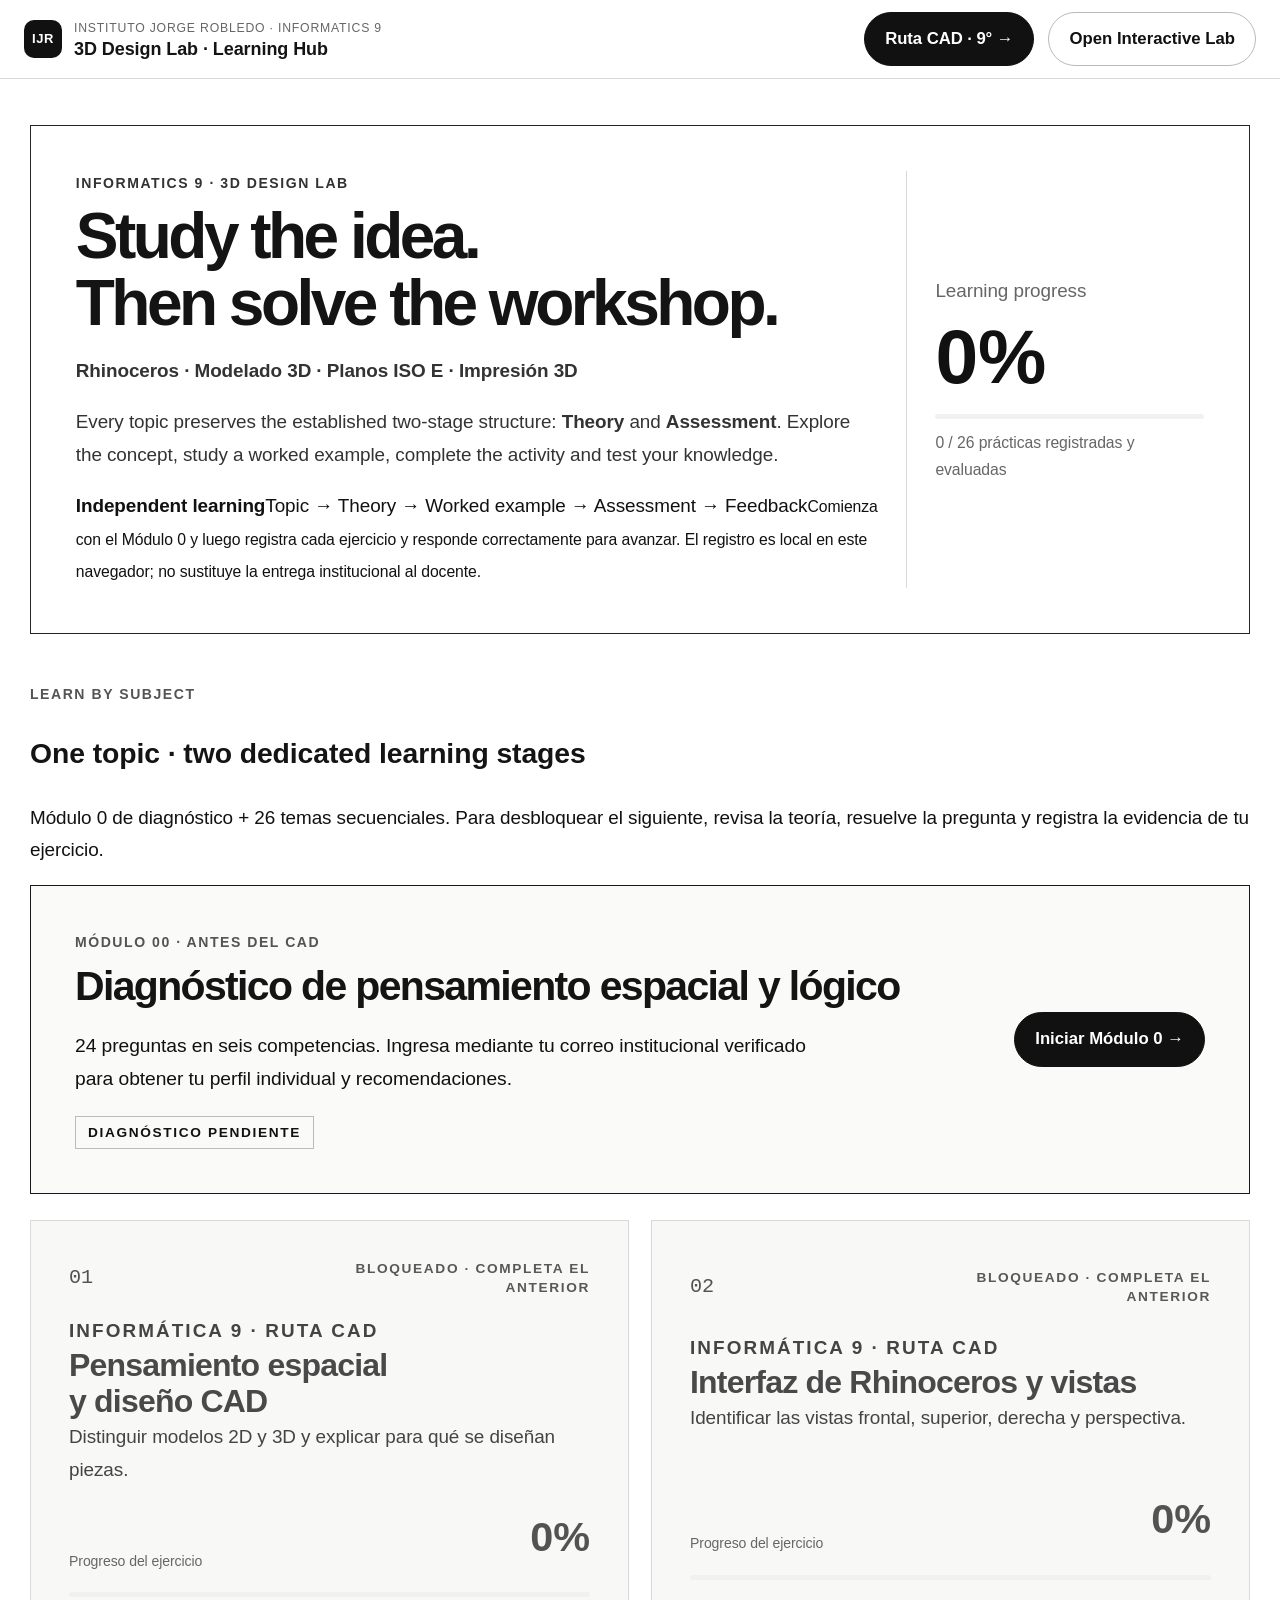
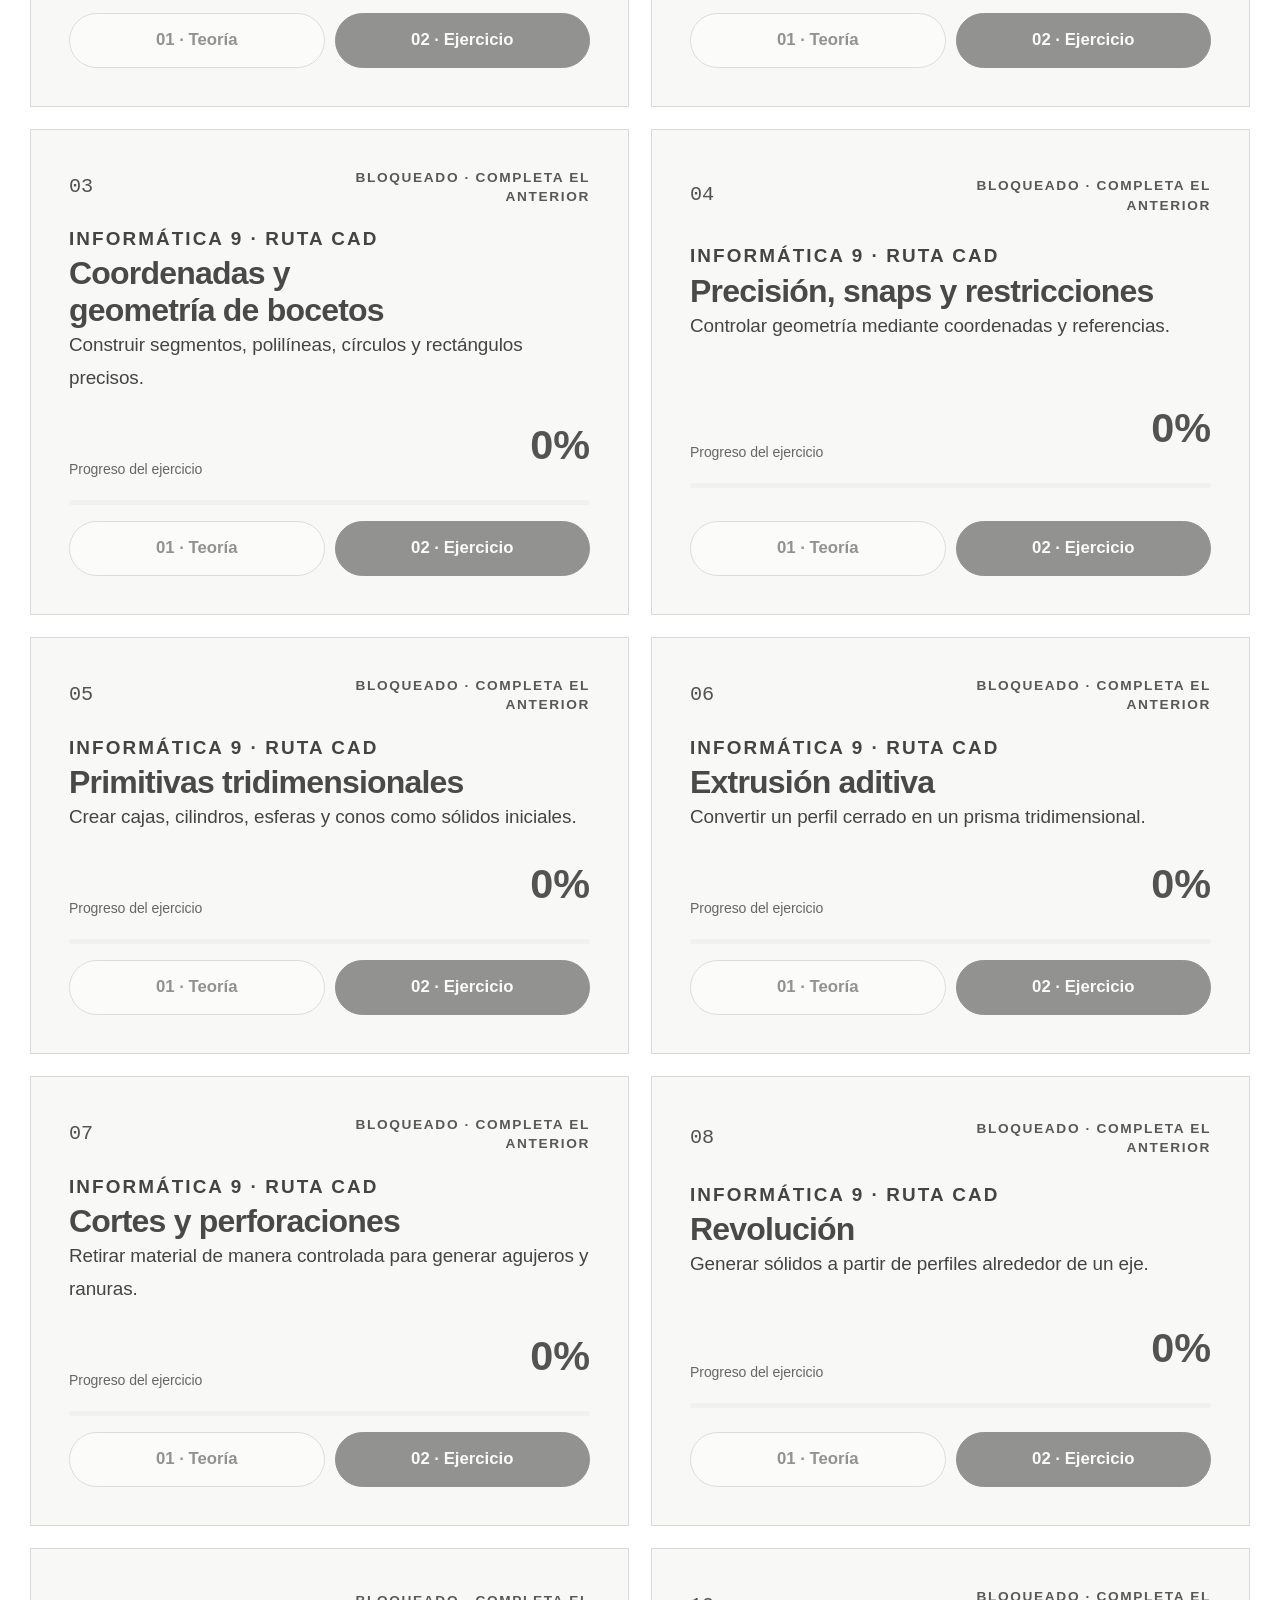
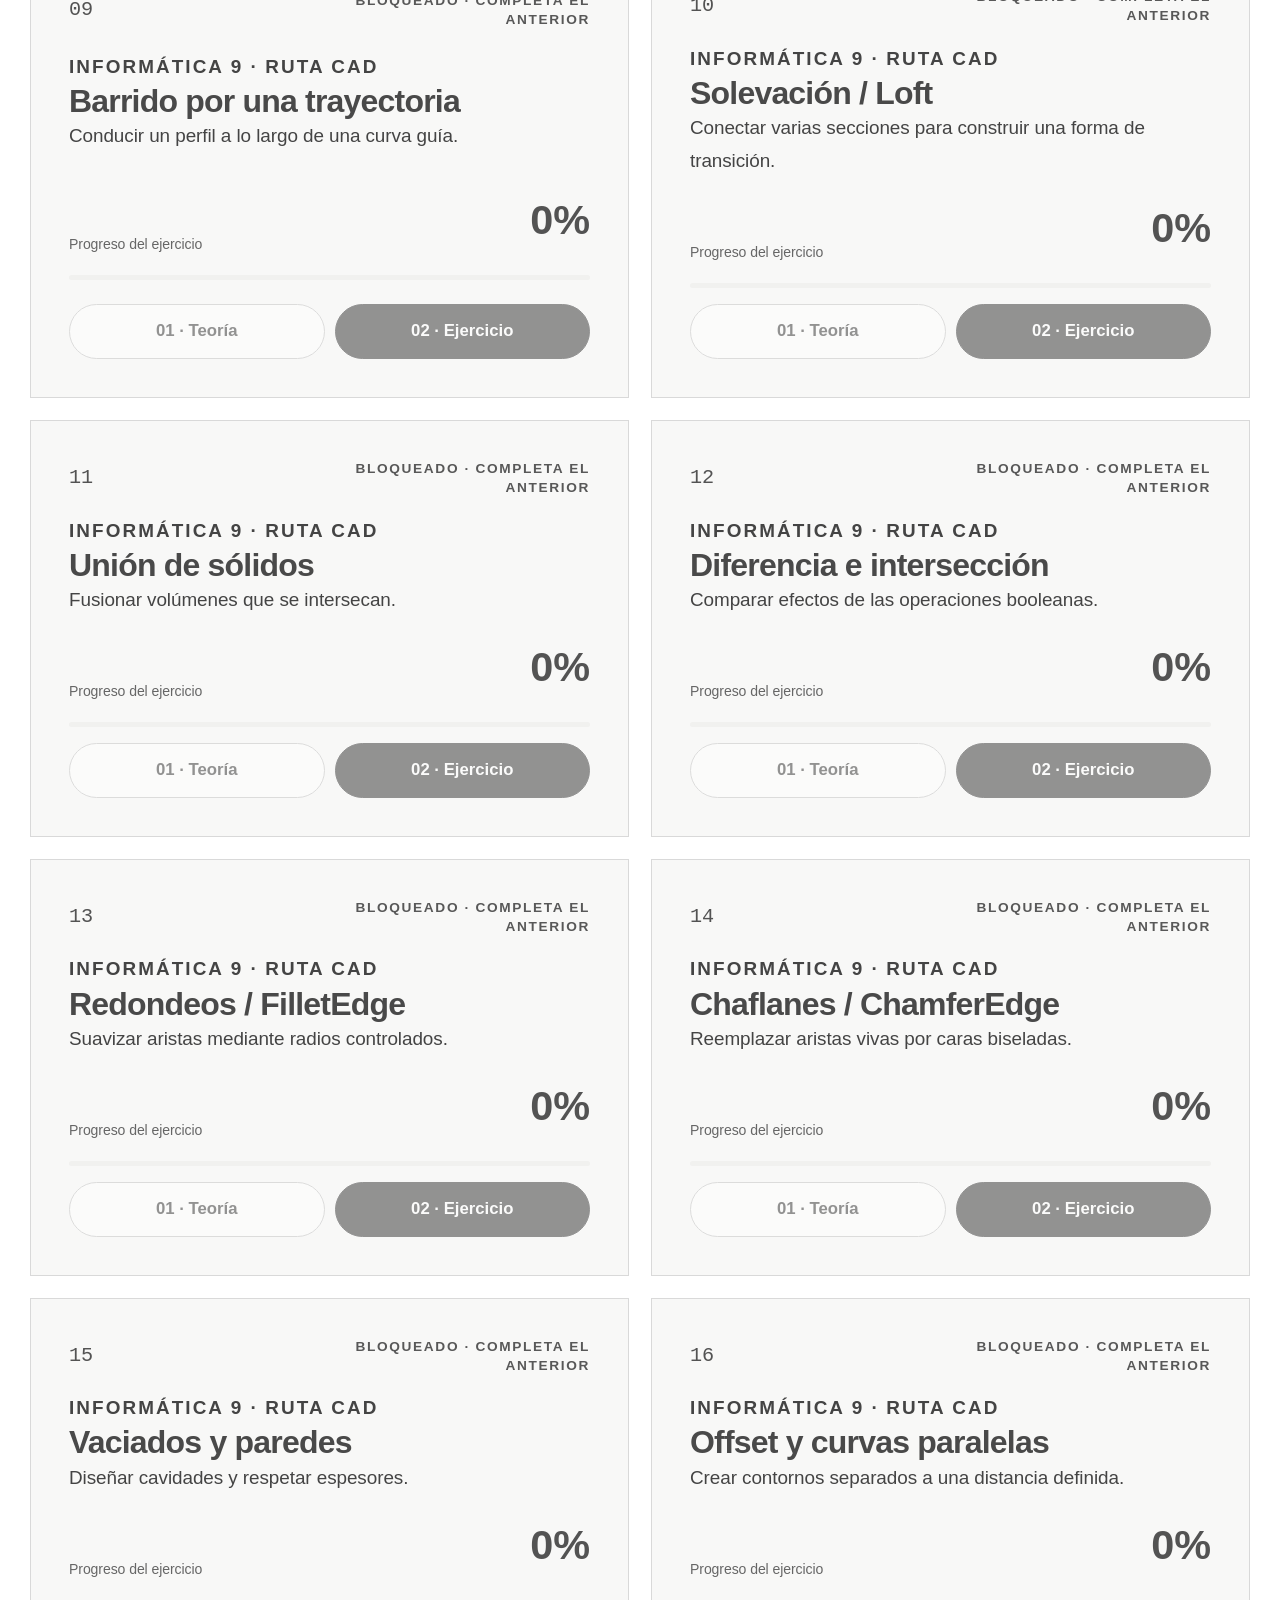
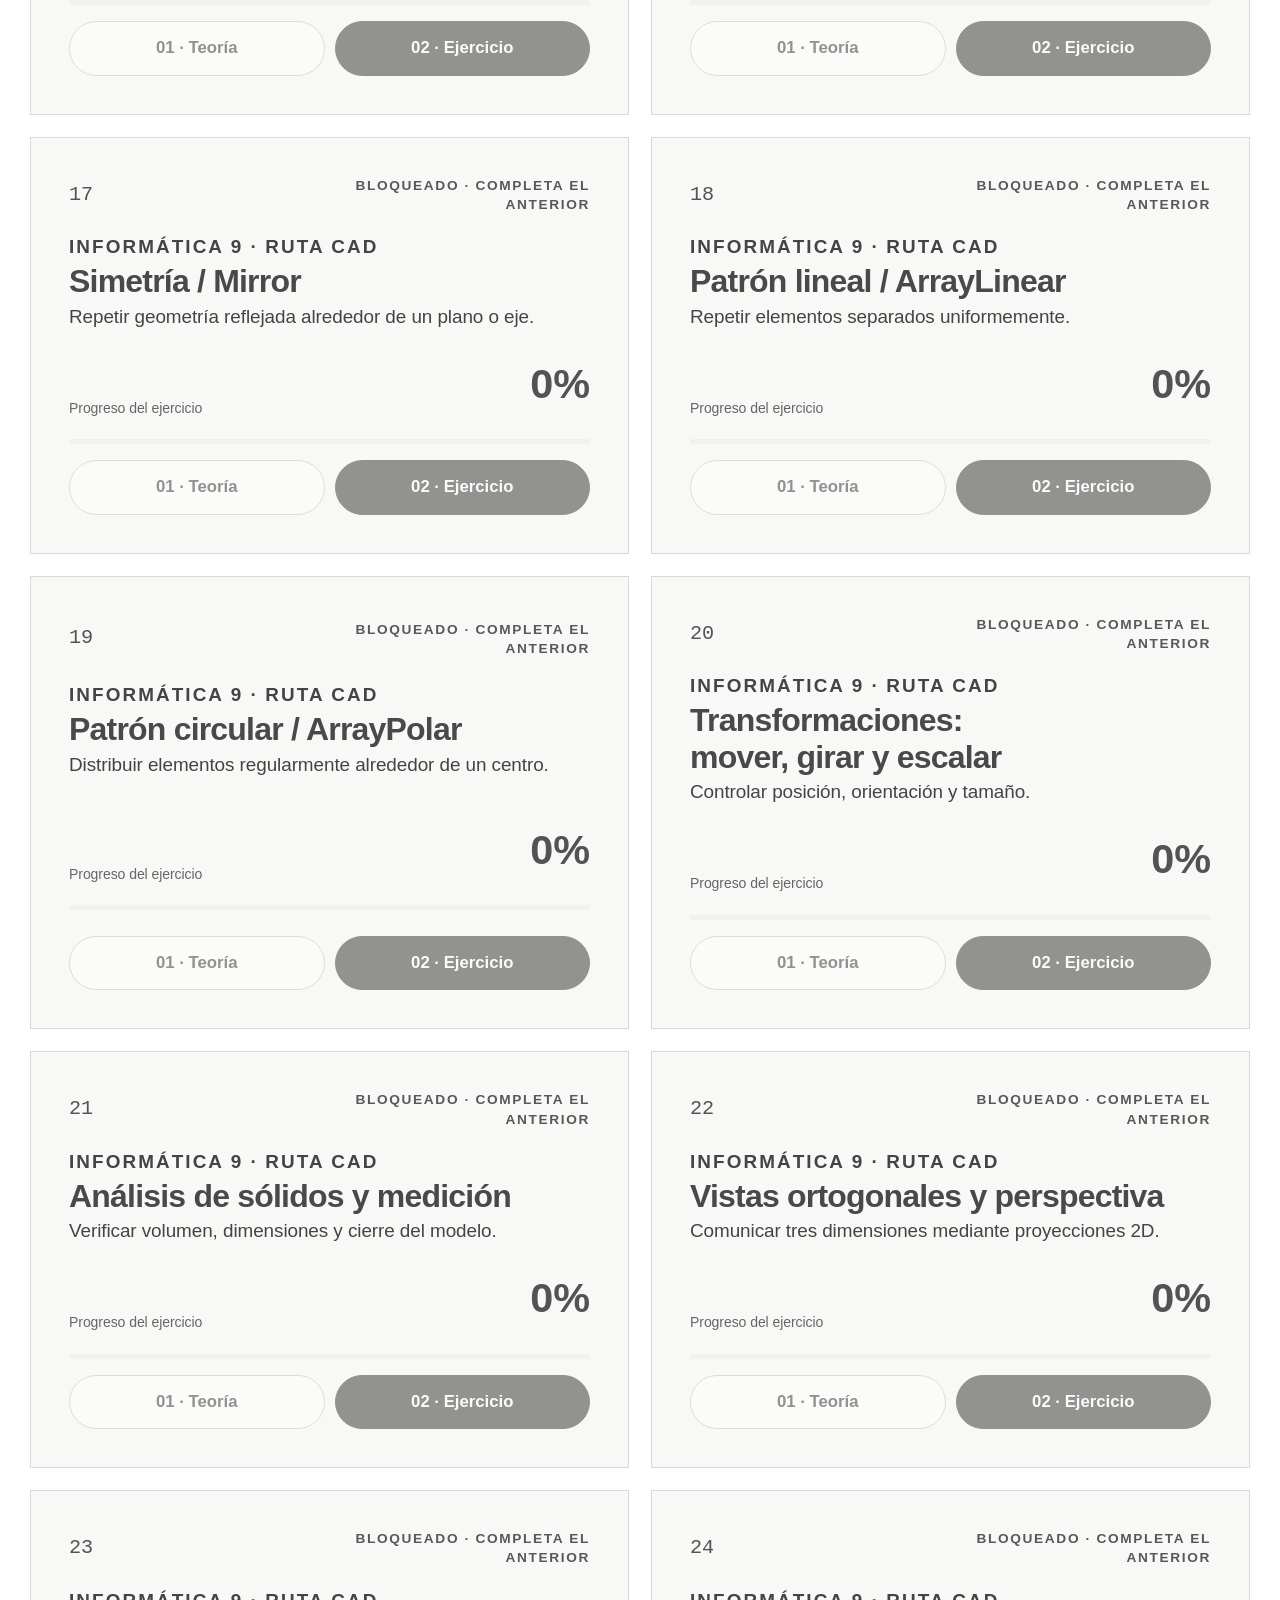
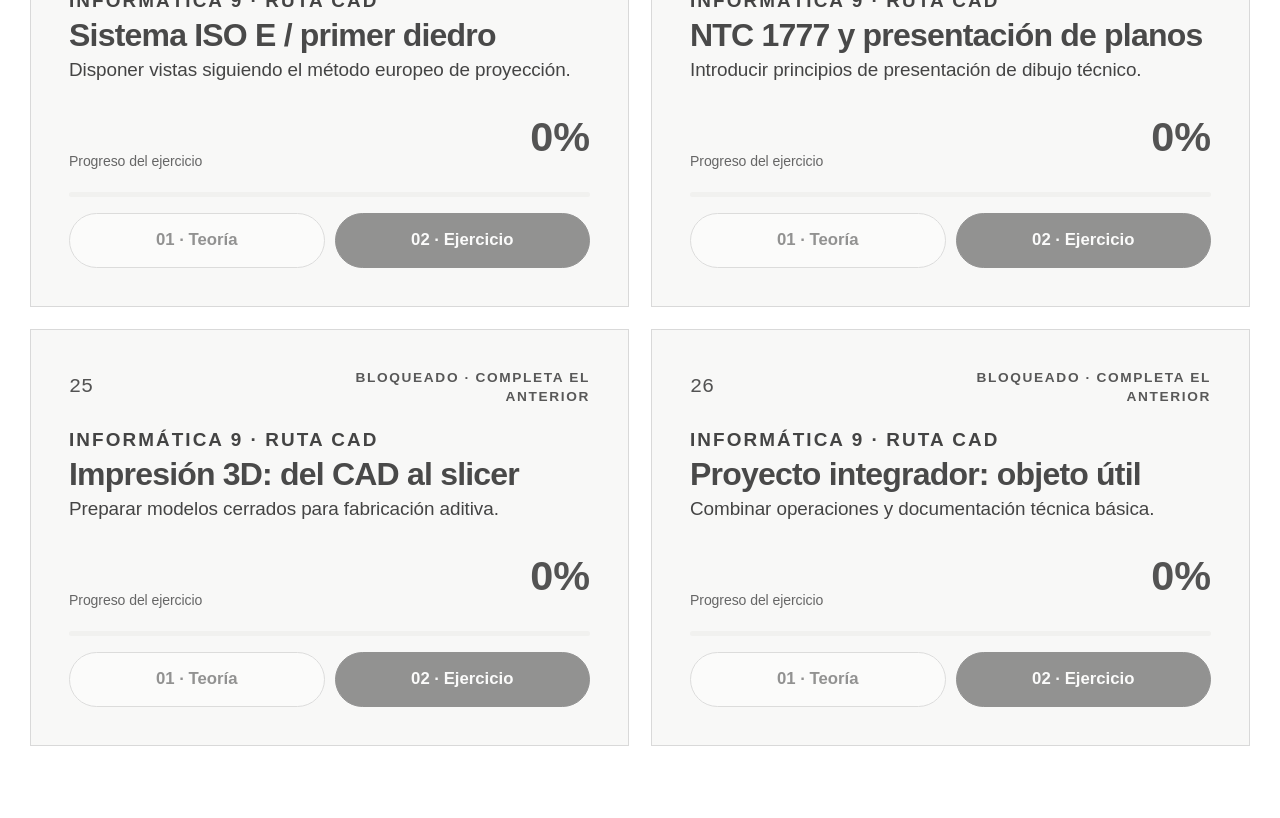
==== index.html @ 0f1f3a7e "feat(cad9): replace code entry with institutional email OTP and authenticated student-gated CAD prog" ====
<!doctype html><html lang="es"><head><meta charset="utf-8"><meta name="viewport" content="width=device-width,initial-scale=1"><title>Informatics 9 · Learning Hub | IJR</title><meta name="description" content="Instituto Jorge Robledo Informatics 9, Theory and Assessment Learning Hub"><link rel="stylesheet" href="styles.css"><link rel="stylesheet" href="split-layout.css"><link rel="stylesheet" href="cad-polish.css"><script src="cad-curriculum.js"></script><script src="cad-progress-core.js"></script><script src="module-zero.js"></script><script src="cad-email-auth.js"></script><script src="module-zero-visuals.js"></script><link rel="stylesheet" href="module-zero.css"><link rel="stylesheet" href="module-zero-visuals.css"><script defer src="module-zero-ui.js"></script><link rel="stylesheet" href="cad-accessibility.css"><style>/* IJR Informatics adaptation — structural additions only; base visual system from Statistics 11 */
body{background:#fff}.hub-shell{display:block}.hub-overview{margin-top:10px}.hub-overview h1{letter-spacing:-.055em}.hub-topic-card{cursor:default}.hub-topic-actions{margin-top:auto;flex-wrap:wrap}.hub-topic-actions button{flex:1}.hub-topic-card h2{letter-spacing:-.025em}.theory-hero,.workshop-hero{margin-top:6px}.hub-shell .button{white-space:normal}.lesson-explain{display:grid;grid-template-columns:1fr 1fr;gap:18px;margin-top:28px}.lesson-explain .concept-card{min-height:0}.lesson-explain .concept-card p{margin:0}.lab-zone{border:1px solid #111;padding:28px;margin-top:25px}.lab-zone textarea{width:100%;min-height:180px;background:#fbfbfa;border:1px solid #999;padding:16px;font:14px/1.65 Consolas,monospace;resize:vertical}.lab-zone iframe{width:100%;height:220px;background:white;border:1px solid #ccc}.lab-grid{display:grid;grid-template-columns:1fr 1fr;gap:15px}.quiz-option{display:block;border:1px solid #ddd;padding:15px 17px;margin:9px 0;cursor:pointer}.quiz-option:hover{border-color:#111}.quiz-option input{accent-color:#111;margin-right:9px}.answer-report{background:#f7f7f5;border-left:3px solid #111;padding:16px;margin-top:20px}.quiz-score{font-size:3rem;line-height:1;font-weight:850}.student-progress{display:grid;gap:8px}.demo-cube-stage{height:250px;display:grid;place-items:center;perspective:600px;background:#f7f7f5}.demo-cube{width:110px;height:110px;position:relative;transform-style:preserve-3d}.demo-face{position:absolute;width:110px;height:110px;border:2px solid #111;background:#eee9;display:grid;place-items:center;font-size:13px;font-weight:750}.face-1{transform:translateZ(55px)}.face-2{transform:rotateY(180deg) translateZ(55px)}.face-3{transform:rotateY(90deg) translateZ(55px)}.face-4{transform:rotateY(-90deg) translateZ(55px)}.face-5{transform:rotateX(90deg) translateZ(55px)}.face-6{transform:rotateX(-90deg) translateZ(55px)}.matrix-grid{display:grid;grid-template-columns:repeat(3,1fr);gap:8px;max-width:570px}.matrix-grid>*{border:1px solid #ddd;padding:12px;text-align:center}.matrix-grid input{width:95%;padding:8px;border:1px solid #ccc}.app-hidden{display:none!important}.crumb-link{background:none;border:0;padding:6px 0;color:#444;text-decoration:underline;text-underline-offset:4px;cursor:pointer}.topic-tools{margin-top:18px;display:flex;gap:10px;flex-wrap:wrap}.assessment-question{font-size:1.25rem;font-weight:750;margin-bottom:22px}.theory-navigation{display:flex;justify-content:space-between;gap:12px;margin-top:30px}.theory-navigation button{min-width:120px}.assessment-meta{font-size:.8rem;color:#666;margin:12px 0}@media(max-width:800px){.lesson-explain,.lab-grid{grid-template-columns:1fr}.hub-shell{padding:20px 16px}.hub-overview,.theory-hero,.workshop-hero{grid-template-columns:1fr}.global-progress-card,.theory-progress-card,.workshop-percent{border-left:0;border-top:1px solid #ddd;padding:20px 0 0}.hub-topic-grid{grid-template-columns:1fr}}</style></head><body><header class="topbar"><a href="./" class="brand" id="backHome"><span class="brand-mark">IJR</span><span><small>Instituto Jorge Robledo · Informatics 9</small><strong>3D Design Lab · Learning Hub</strong></span></a><div class="top-actions"><a class="button button-dark" href="#topicGrid" id="startRoute">Ruta CAD · 9° →</a><button class="button button-light" id="openLab">Open Interactive Lab</button></div></header>
<main id="overview" class="hub-shell"><section class="hub-overview"><div><p class="eyebrow">INFORMATICS 9 · 3D DESIGN LAB</p><h1>Study the idea.<br>Then solve the workshop.</h1><p><strong>Rhinoceros · Modelado 3D · Planos ISO E · Impresión 3D</strong></p><p>Every topic preserves the established two-stage structure: <strong>Theory</strong> and <strong>Assessment</strong>. Explore the concept, study a worked example, complete the activity and test your knowledge.</p><div class="sequence-rule"><strong>Independent learning</strong><span>Topic → Theory → Worked example → Assessment → Feedback</span><small>Comienza con el Módulo 0 y luego registra cada ejercicio y responde correctamente para avanzar. El registro es local en este navegador; no sustituye la entrega institucional al docente.</small></div></div><div class="global-progress-card"><span>Learning progress</span><strong id="globalPercent">0%</strong><div class="progress-track"><span id="globalProgressBar"></span></div><small id="globalProgressCopy">0 / 26 completed checkpoints</small></div></section><section class="topic-grid-heading"><p class="eyebrow">LEARN BY SUBJECT</p><h2>One topic · two dedicated learning stages</h2><p>Módulo 0 de diagnóstico + 26 temas secuenciales. Para desbloquear el siguiente, revisa la teoría, resuelve la pregunta y registra la evidencia de tu ejercicio.</p></section><section class="diagnostic-card" aria-labelledby="moduleZeroTitle"><div><p class="eyebrow">MÓDULO 00 · ANTES DEL CAD</p><h2 id="moduleZeroTitle">Diagnóstico de pensamiento espacial y lógico</h2><p>24 preguntas en seis competencias. Ingresa mediante tu correo institucional verificado para obtener tu perfil individual y recomendaciones.</p><span class="hub-topic-status" id="diagnosticCardStatus">DIAGNÓSTICO PENDIENTE</span></div><button class="button button-dark" id="openDiagnostic" type="button">Iniciar Módulo 0 →</button></section><section class="hub-topic-grid" id="topicGrid"></section></main>
<main id="diagnostic" class="hub-shell app-hidden"><div class="split-breadcrumb"><button class="crumb-link" id="fromDiagnostic">← Learning Hub</button><span> / Módulo 0 · Diagnóstico</span></div><section class="theory-hero"><div class="theory-hero-copy"><p class="eyebrow">MÓDULO 00 · EVALUACIÓN DIAGNÓSTICA</p><h1>¿Cómo pensamos y diseñamos?</h1><p>Evalúa habilidades generales de diseño, lógica, geometría, orientación espacial, algoritmos e interpretación de datos. Son 24 preguntas en seis competencias. El resultado orienta el acompañamiento, sin nota mínima para desbloquear CAD.</p></div><div class="theory-progress-card"><span>Preguntas respondidas</span><strong id="diagnosticCounter">0 / 24</strong><div class="progress-track"><span id="diagnosticBar"></span></div></div></section><section class="diagnostic-workspace"><section id="diagnosticIdentity" class="diagnostic-identity"><p class="eyebrow">IDENTIFICACIÓN INSTITUCIONAL · SUPABASE AUTH</p><h2>Ingresa con tu correo institucional</h2><p>Usa exclusivamente tu correo del colegio. Enviaremos un código temporal a tu bandeja de entrada; conocer o escribir una dirección no permite abrir el perfil de otra persona.</p><label for="diagnosticEmail">Correo institucional</label><input id="diagnosticEmail" type="email" maxlength="254" autocomplete="email" placeholder="estudiante@ijr.edu.co"><button class="button button-dark" id="diagnosticSend" type="button">Enviar código de acceso</button><div id="diagnosticOtpPanel" class="app-hidden"><label for="diagnosticOtp">Código recibido por correo</label><input id="diagnosticOtp" type="text" inputmode="numeric" autocomplete="one-time-code" maxlength="8" placeholder="Código de 6 dígitos"><button class="button button-dark" id="diagnosticVerify" type="button">Verificar e ingresar</button></div><p id="diagnosticIdentityStatus" class="cad-status" role="status" aria-live="polite"></p></section><div id="diagnosticActiveStudent" class="diagnostic-active app-hidden"><span id="diagnosticStudentCode"></span><button id="diagnosticSwitch" type="button" class="crumb-link">Cerrar sesión</button></div><nav id="diagnosticNav" class="diagnostic-nav" aria-label="Ir a pregunta del diagnóstico"></nav><div id="diagnosticBody"></div><p id="diagnosticNotice" class="cad-status" role="status" aria-live="polite"></p><div class="diagnostic-actions"><button class="button button-light" id="diagnosticPrev">← Anterior</button><button class="button button-light" id="diagnosticNext">Siguiente pregunta →</button><button class="button button-dark" id="diagnosticSubmit" disabled>Finalizar diagnóstico</button><button class="button button-dark app-hidden" id="diagnosticGoCAD">Ir a la Unidad 1 →</button><button class="button button-light app-hidden" id="diagnosticExport" type="button">Exportar perfil individual (.json)</button></div></section></main><main id="theory" class="hub-shell app-hidden"><div class="split-breadcrumb"><button class="crumb-link" id="fromTheory">← Learning Hub</button><span> / Theory</span></div><section class="theory-hero"><div class="theory-hero-copy"><p id="theoryNo" class="eyebrow"></p><h1 id="theoryTitle"></h1><p id="theorySummary"></p><div class="theory-hero-actions"><button class="button button-dark" id="goWorkshop">Abrir ejercicio y evaluación →</button><button class="button button-light" id="markRead">Marcar teoría como revisada</button></div></div><div class="theory-progress-card"><span>Theory checkpoint</span><strong id="theoryPercent">0%</strong><small>Reading progress on this device</small></div></section><section class="theory-concepts"><div class="section-heading"><p class="eyebrow">CONCEPTUAL FOUNDATION</p><h2>Learn the concept</h2></div><div class="lesson-explain"><article class="concept-card"><span>01 · CONCEPT</span><h3>Understand the principle</h3><p id="theoryConcept"></p></article><article class="concept-card"><span>02 · EXAMPLE</span><h3>Worked example</h3><p id="theoryExample"></p></article><article class="concept-card"><span>03 · APPLY</span><h3>Try it yourself</h3><p id="theoryTask"></p></article><article class="concept-card"><span>04 · NEXT STEP</span><h3>Validate your understanding</h3><p>Continue to the dedicated assessment. Correct feedback is shown after each attempt.</p></article></div><div id="cadDeepDive"></div><div class="theory-navigation"><button class="button button-light" id="prevTopic">← Previous</button><button class="button button-light" id="nextTopic">Next topic →</button></div></section></main>
<main id="workshop" class="hub-shell app-hidden"><div class="split-breadcrumb"><button class="crumb-link" id="fromWorkshop">← Learning Hub</button><span> / Assessment</span></div><section class="workshop-hero"><div><p class="eyebrow" id="workshopNo"></p><h1 id="workshopTitle"></h1><p id="workshopLead"></p><div class="workshop-hero-links"><button class="button button-light" id="reviewTheory">← Read Theory</button></div></div><div class="workshop-percent"><span>Assessment checkpoint</span><strong id="workshopPercent">0%</strong><small id="attemptLabel">Attempts on this device: 0</small></div></section><section class="resource-section"><div class="section-heading"><p class="eyebrow">ASSESSMENT · LEARNING EVIDENCE</p><h2>Knowledge checkpoint</h2><p>Responde correctamente. Después registra cómo resolviste la práctica y dónde conservas la evidencia. Ambos requisitos son obligatorios para continuar.</p></div><div class="lab-zone"><p class="assessment-question" id="questionText"></p><div id="choices"></div><div class="topic-tools"><button class="button button-dark" id="checkAnswer">Check answer</button></div><div id="assessmentResult" class="answer-report app-hidden" role="status" aria-live="polite"></div></div><div class="learning-goals-panel"><div><p class="eyebrow">APPLIED WORKSHOP</p><h2>Transfer your learning</h2></div><div><p id="workshopTask"></p><p>Registra el trabajo realizado en el formulario siguiente. El sistema comprueba que exista un registro, no la calidad real del archivo; el docente valida la evidencia por separado.</p></div>
<section class="cad-submission" aria-labelledby="cadSubmissionTitle">
  <div class="section-heading"><p class="eyebrow">REGISTRO DE EJERCICIO · OBLIGATORIO</p><h2 id="cadSubmissionTitle">Documenta tu práctica</h2><p>Realiza primero el ejercicio de CAD o dibujo indicado. Describe los pasos que ejecutaste e identifica dónde está tu archivo, boceto o captura. No escribas datos personales ni cargues material sensible.</p></div>
  <label for="exerciseReport">¿Cómo resolviste el ejercicio? (mínimo 40 caracteres y 7 palabras)</label>
  <textarea id="exerciseReport" rows="5" maxlength="1800" placeholder="Primero dibujé el perfil de 50 × 30 mm, después lo extruí 4 mm y comprobé las dimensiones..."></textarea>
  <label for="exerciseReference">Referencia de la evidencia (archivo, captura o página del cuaderno)</label>
  <input id="exerciseReference" type="text" maxlength="180" placeholder="Ejemplo: placa_01.3dm o cuaderno página 12">
  <label class="cad-confirm"><input type="checkbox" id="exerciseConfirm"><span>Confirmo que realicé el ejercicio y conservo la evidencia para mostrársela al docente.</span></label>
  <div class="topic-tools"><button type="button" class="button button-dark" id="saveExercise">Registrar ejercicio</button></div>
  <p id="exerciseStatus" class="cad-status" role="status" aria-live="polite"></p>
  <p id="unlockStatus" class="cad-status" aria-live="polite"></p>
  <button type="button" class="button button-dark" id="continueNext" disabled>Siguiente unidad →</button>
</section>
</section></main>
<main id="lab" class="hub-shell app-hidden"><div class="split-breadcrumb"><button class="crumb-link" id="labHome">← Learning Hub</button><span> / Interactive Lab</span></div><section class="theory-hero"><div><p class="eyebrow">INTERACTIVE EXPERIENCE</p><h1>Explore. Change.<br>Observe.</h1><p>Extra hands-on exploration space for Informatics 9.</p></div></section><section class="lab-zone" id="labContents"></section></main>
<script>
"use strict";
const DATA=window.CAD_CURRICULUM;
let key=null;
const P=window.CADProgress;
const D=window.IJRDiagnostic;
let store=P.cleanState({},DATA.topics.length);
let diagnosticComplete=false;
let syncQueue=Promise.resolve();
window.setDiagnosticComplete=value=>{diagnosticComplete=Boolean(value);cards()};
window.refreshStudentProgress=async function(){
 const auth=window.IJRCADAuth, person=auth.user;
 if(!person){key=null;store=P.cleanState({},DATA.topics.length);diagnosticComplete=false;cards();return}
 key="ijr-cad9-sequential-auth-v1-"+person.id;
 let local={};try{local=JSON.parse(localStorage.getItem(key)||"{}")}catch{}
 store=P.cleanState(local,DATA.topics.length);
 try{const remote=await auth.loadProgress();if(remote)store=P.cleanState(remote,DATA.topics.length)}catch(error){console.warn("No se pudo sincronizar el progreso CAD:",error.message)}
 cards();
};
const $=id=>document.getElementById(id);
let active=0;
function save(){
 if(!key||!window.IJRCADAuth.authenticated)return false;
 let localOk=false;try{localStorage.setItem(key,JSON.stringify(store));localOk=true}catch{}
 const snapshot=JSON.parse(JSON.stringify(store));
 syncQueue=syncQueue.catch(()=>{}).then(()=>window.IJRCADAuth.saveProgress(snapshot)).catch(error=>console.warn("Sincronización CAD pendiente:",error.message));
 return localOk;
}
function sanitize(v){return String(v).replace(/[&<>"']/g,c=>({"&":"&amp;","<":"&lt;",">":"&gt;",'"':"&quot;","'":"&#39;"}[c]))}
function setView(name){for(const id of ["overview","theory","workshop","lab","diagnostic"])$(id).classList.toggle("app-hidden",id!==name);window.scrollTo(0,0)}
function eligible(i){return window.IJRCADAuth.authenticated&&diagnosticComplete&&P.unlocked(store,i,DATA.topics.length)}
function finished(i){return P.completed(store,i)}
function pct(){return Math.round(P.countCompleted(store,DATA.topics.length)*100/DATA.topics.length)}
function renderProgress(){const count=P.countCompleted(store,DATA.topics.length),p=pct();$("globalPercent").textContent=p+"%";$("globalProgressBar").style.width=p+"%";$("globalProgressCopy").textContent=count+" / "+DATA.topics.length+" prácticas registradas y evaluadas"}
function card(index){
 const t=DATA.topics[index],done=finished(index),available=eligible(index),section=document.createElement("article");
 section.className="hub-topic-card"+(available?"":" locked");
 const percent=done?"100%":store.exercises[index]&&store.quizzes.includes(index)?"75%":store.reviewed.includes(index)?"33%":"0%";
 section.innerHTML='<div class="hub-topic-top"><span class="hub-topic-number">'+String(index+1).padStart(2,"0")+'</span><span class="hub-topic-status">'+(done?"COMPLETADO":available?"DISPONIBLE":"BLOQUEADO · COMPLETA EL ANTERIOR")+'</span></div><div><p class="eyebrow">INFORMÁTICA '+DATA.grade+' · RUTA CAD</p><h2>'+sanitize(t[0])+'</h2><p>'+sanitize(t[1])+'</p></div><div class="hub-topic-progress"><div><span>Progreso del ejercicio</span><strong>'+percent+'</strong></div><div class="progress-track"><span style="width:'+percent+'"></span></div></div><div class="hub-topic-actions"><button type="button" class="button button-light theory-action" '+(available?"":"disabled")+'>01 · Teoría</button><button type="button" class="button button-dark workshop-action" '+(available&&store.reviewed.includes(index)?"":"disabled")+'>02 · Ejercicio</button></div>';
 section.querySelector(".theory-action").onclick=()=>openTheory(index);
 section.querySelector(".workshop-action").onclick=()=>openWorkshop(index);
 return section;
}
function cards(){$("topicGrid").replaceChildren();DATA.topics.forEach((_,i)=>$("topicGrid").append(card(i)));renderProgress()}
function openTheory(i){
 if(!eligible(i))return;
 active=i;const t=DATA.topics[i];
 $("theoryNo").textContent="UNIDAD "+String(i+1).padStart(2,"0")+" / "+DATA.topics.length;
 $("theoryTitle").textContent=t[0];$("theorySummary").textContent=t[1];
 $("theoryConcept").textContent=t[2];$("theoryExample").textContent=DATA.guides[i]?.example||t[2];
 $("theoryTask").textContent=t[3];
 $("theoryPercent").textContent=store.reviewed.includes(i)?"100%":"0%";
 $("markRead").textContent=store.reviewed.includes(i)?"✓ Teoría revisada":"Marcar teoría como revisada";
 $("prevTopic").disabled=i===0||!eligible(i-1);
 $("nextTopic").disabled=i===DATA.topics.length-1||!finished(i);
 $("goWorkshop").disabled=!store.reviewed.includes(i);
 window.renderCADDetails?.(i);setView("theory");
}
function readTopic(){
 if(!eligible(active))return;
 if(!store.reviewed.includes(active))store.reviewed.push(active);
 save();openTheory(active);cards();
}
function showRequirements(){
 const ready=finished(active),quiz=store.quizzes.includes(active),evidence=Boolean(store.exercises[active]);
 $("workshopPercent").textContent=ready?"100%":quiz&&evidence?"75%":quiz||evidence?"50%":"0%";
 $("unlockStatus").textContent=ready?"✓ Unidad completada. La siguiente unidad ya está disponible.":(!quiz?"Pendiente: responde correctamente la pregunta. ":"Pregunta aprobada. ")+(!evidence?"Pendiente: registra tu ejercicio.":"Ejercicio registrado.");
 $("continueNext").disabled=!ready||active===DATA.topics.length-1;
 $("attemptLabel").textContent="Intentos en este dispositivo: "+(store.attempts[active]||0);
}
function openWorkshop(i){
 if(!eligible(i)||!store.reviewed.includes(i))return;
 active=i;const t=DATA.topics[i],q=t[4];
 $("workshopNo").textContent="UNIDAD "+String(i+1).padStart(2,"0")+" · COMPROBACIÓN";
 $("workshopTitle").textContent=t[0]+" · Ejercicio";
 $("workshopLead").textContent=t[1];$("workshopTask").textContent=t[3];
 $("questionText").textContent=q[0];$("choices").replaceChildren();
 // Rotate the answer position by topic to eliminate a constant first-option shortcut.
 const order=i%2?[1,0]:[0,1];
 order.forEach(j=>{const label=document.createElement("label");label.className="quiz-option";const radio=document.createElement("input");radio.type="radio";radio.name="quizAnswer";radio.value=j;label.append(radio,document.createTextNode(q[1+j]));$("choices").append(label)});
 $("assessmentResult").classList.add("app-hidden");
 $("exerciseReport").value=store.exercises[i]?.description||"";
 $("exerciseReference").value=store.exercises[i]?.evidence||"";
 $("exerciseConfirm").checked=Boolean(store.exercises[i]);
 $("exerciseStatus").textContent=store.exercises[i]?"✓ Registro guardado en este dispositivo.":"Completa los campos una vez hayas realizado el ejercicio.";
 showRequirements();setView("workshop");
}
function grade(){
 if(!eligible(active))return;
 const selected=document.querySelector('input[name="quizAnswer"]:checked');
 if(!selected){$("assessmentResult").classList.remove("app-hidden");$("assessmentResult").textContent="Selecciona una respuesta antes de comprobar.";return}
 const q=DATA.topics[active][4],success=P.correctAnswer(q,Number(selected.value));
 store.attempts[active]=(store.attempts[active]||0)+1;
 if(success&&!store.quizzes.includes(active))store.quizzes.push(active);
 save();
 $("assessmentResult").classList.remove("app-hidden");
 $("assessmentResult").textContent=success?"✓ Respuesta correcta. "+q[1+q[3]]+". Registra ahora la práctica.":"Respuesta incorrecta. Revisa el ejemplo y vuelve a intentarlo.";
 showRequirements();cards();
}
function saveExercise(){
 if(!eligible(active))return;
 const result=P.validateReport($("exerciseReport").value,$("exerciseReference").value,$("exerciseConfirm").checked);
 if(!result.ok){$("exerciseStatus").textContent=result.message;return}
 const previous=store.exercises[active];
 store.exercises[active]={description:result.description,evidence:result.evidence,confirmed:true,submittedAt:previous?.submittedAt||new Date().toISOString()};
 const persisted=save();
 $("exerciseStatus").textContent=persisted?"✓ Registro guardado localmente. Preséntalo al docente cuando se solicite.":"Atención: no se pudo guardar en el navegador. Copia tus respuestas y habilita el almacenamiento.";
 showRequirements();cards();
}
function initLab(){const p=$("labContents");if(DATA.lab==="html"){p.innerHTML='<p class="eyebrow">HTML · LIVE PREVIEW</p><div class="lab-grid"><div><h3>Source code</h3><textarea id="codeEditor" spellcheck="false">&lt;h1&gt;Instituto Jorge Robledo&lt;/h1&gt;\\n&lt;p&gt;My first website&lt;/p&gt;</textarea></div><div><h3>Preview</h3><iframe sandbox="" id="preview" title="HTML output"></iframe></div></div>';const run=()=>{$("preview").srcdoc='<meta charset="utf-8">'+$("codeEditor").value};$("codeEditor").addEventListener("input",run);run()}
else if(DATA.lab==="cad"){p.innerHTML='<p class="eyebrow">GEOMETRIC VIEWER · CAD FOUNDATION</p><h3>Rotate a solid in 3D space</h3><div class="demo-cube-stage"><div id="cube" class="demo-cube">'+["Front","Back","Right","Left","Top","Bottom"].map((v,i)=>'<div class="demo-face face-'+(i+1)+'">'+v+'</div>').join("")+'</div></div><div class="topic-tools"><label>Yaw <input type="range" id="yaw" min="-180" max="180" value="30"></label><label>Pitch <input type="range" id="pitch" min="-90" max="90" value="-20"></label></div>';const f=()=>{$("cube").style.transform='rotateX('+$("pitch").value+'deg) rotateY('+$("yaw").value+'deg)'};["yaw","pitch"].forEach(id=>$(id).addEventListener("input",f));f()}
else{p.innerHTML='<p class="eyebrow">CLASSIFICATION · MODEL METRICS</p><h3>Confusion matrix</h3><div class="matrix-grid"><div></div><div>Predicted +</div><div>Predicted −</div><div>Actual +</div><label>TP <input type="number" id="tp" min="0" value="35"></label><label>FN <input type="number" id="fn" min="0" value="5"></label><div>Actual −</div><label>FP <input type="number" id="fp" min="0" value="8"></label><label>TN <input type="number" id="tn" min="0" value="52"></label></div><p id="resultMetrics" style="margin-top:20px"></p>';const f=()=>{const a=["tp","fn","fp","tn"].map(id=>Number($(id).value));if(a.some(x=>!Number.isSafeInteger(x)||x<0)){$("resultMetrics").textContent="Enter nonnegative integer counts.";return}const [tp,fn,fp,tn]=a;const percent=(a,b)=>b?(100*a/b).toFixed(1)+"%":"N/A";$("resultMetrics").textContent="Accuracy: "+percent(tp+tn,tp+tn+fp+fn)+" | Precision: "+percent(tp,tp+fp)+" | Recall: "+percent(tp,tp+fn)};["tp","fn","fp","tn"].forEach(id=>$(id).addEventListener("input",f));f()}}
$("backHome").onclick=()=>setView("overview");
$("fromTheory").onclick=()=>setView("overview");
$("fromWorkshop").onclick=()=>setView("overview");
$("openLab").onclick=()=>setView("lab");
$("labHome").onclick=()=>setView("overview");
$("markRead").onclick=readTopic;
$("goWorkshop").onclick=()=>openWorkshop(active);
$("reviewTheory").onclick=()=>openTheory(active);
$("checkAnswer").onclick=grade;
$("saveExercise").onclick=saveExercise;
$("continueNext").onclick=()=>openTheory(active+1);
$("prevTopic").onclick=()=>openTheory(active-1);
$("nextTopic").onclick=()=>openTheory(active+1);
window.refreshCADHome=cards;window.returnCADHome=()=>setView("overview");cards();initLab();setView("overview");
</script></body></html>
---- styles.css ----
:root{
  --ink:#111;
  --muted:#676767;
  --line:#dddddd;
  --line-strong:#b9b9b9;
  --paper:#ffffff;
  --soft:#f7f7f5;
  --soft-2:#f1f1ef;
  --ok:#235b32;
  --bad:#8b2525;
  --radius:18px;
  --shadow:0 12px 40px rgba(0,0,0,.045);
}
*{box-sizing:border-box}
html{scroll-behavior:smooth}
body{
  margin:0;
  background:var(--paper);
  color:var(--ink);
  font-family:Inter,ui-sans-serif,-apple-system,BlinkMacSystemFont,"Segoe UI",Helvetica,Arial,sans-serif;
  line-height:1.55;
  -webkit-font-smoothing:antialiased;
}
button,input,textarea{font:inherit}
a{color:inherit}
code,.code-font{font-family:"SFMono-Regular",Consolas,"Liberation Mono",Menlo,monospace}
.topbar{
  position:sticky;
  top:0;
  z-index:30;
  min-height:70px;
  display:flex;
  align-items:center;
  justify-content:space-between;
  gap:24px;
  padding:10px 24px;
  border-bottom:1px solid var(--line);
  background:rgba(255,255,255,.94);
  backdrop-filter:blur(14px);
}
.brand{display:flex;align-items:center;gap:12px;text-decoration:none;min-width:0}
.brand-mark{
  width:38px;height:38px;border-radius:10px;background:#111;color:#fff;
  display:grid;place-items:center;font-size:13px;font-weight:800;letter-spacing:.04em;flex:0 0 auto;
}
.brand small{display:block;color:var(--muted);font-size:11px;text-transform:uppercase;letter-spacing:.065em;white-space:nowrap}
.brand strong{display:block;font-size:16px;line-height:1.2}
.top-actions{display:flex;align-items:center;gap:14px}
.text-link{font-size:13px;color:var(--muted);text-underline-offset:4px}
.button{
  border:1px solid #111;border-radius:999px;padding:10px 16px;min-height:40px;
  display:inline-flex;align-items:center;justify-content:center;gap:8px;text-decoration:none;
  font-weight:750;font-size:13px;cursor:pointer;transition:transform .2s ease,background .2s ease,color .2s ease,border-color .2s ease;
}
.button:hover{transform:translateY(-1px)}
.button-dark{background:#111;color:#fff}
.button-dark:hover{background:#2c2c2c}
.button-light{background:#fff;color:#111;border-color:var(--line-strong)}
.button-light:hover{background:var(--soft)}
.app-layout{display:grid;grid-template-columns:310px minmax(0,1fr);max-width:1500px;margin:0 auto;min-height:calc(100vh - 70px)}
.sidebar{
  position:sticky;top:70px;height:calc(100vh - 70px);overflow:auto;
  border-right:1px solid var(--line);padding:34px 24px 28px;background:#fff;
}
.sidebar-head{padding-bottom:20px;border-bottom:1px solid var(--line)}
.eyebrow{margin:0 0 8px;font-size:11px;font-weight:850;letter-spacing:.12em;color:#555;text-transform:uppercase}
.sidebar h2{margin:0;font-size:24px;line-height:1.15;letter-spacing:-.025em}
.sidebar p{margin:9px 0 0;color:var(--muted);font-size:13px}
.topic-nav{display:grid;gap:4px;padding:18px 0}
.topic-button{
  position:relative;width:100%;display:grid;grid-template-columns:34px 1fr auto;align-items:center;gap:8px;
  border:0;background:transparent;text-align:left;padding:10px 8px;border-radius:11px;color:#444;cursor:pointer;
  transition:background .2s ease,color .2s ease,transform .2s ease;
}
.topic-button:hover{background:var(--soft);color:#111;transform:translateX(2px)}
.topic-button.active{background:#111;color:#fff}
.topic-number{font-size:11px;font-weight:800;letter-spacing:.06em;opacity:.72}
.topic-name{font-size:13px;font-weight:720}
.topic-check{width:18px;height:18px;border:1px solid currentColor;border-radius:50%;display:grid;place-items:center;font-size:10px;opacity:.55}
.topic-button.reviewed .topic-check{opacity:1;background:currentColor}
.topic-button.reviewed .topic-check::after{content:"✓";color:#fff}
.topic-button.active.reviewed .topic-check{background:#fff}
.topic-button.active.reviewed .topic-check::after{color:#111}
.progress-card{border-top:1px solid var(--line);padding-top:18px}
.progress-copy{display:flex;justify-content:space-between;align-items:center;font-size:12px;color:var(--muted)}
.progress-copy strong{color:#111}
.progress-track{height:5px;background:var(--soft-2);border-radius:99px;margin-top:10px;overflow:hidden}
.progress-track span{display:block;height:100%;width:0;background:#111;border-radius:99px;transition:width .45s cubic-bezier(.22,1,.36,1)}
.progress-card p{font-size:11px;margin-top:8px}
.main-content{min-width:0;padding:0 50px 72px}
.hero{padding:72px 0 52px;border-bottom:1px solid var(--line);max-width:1080px}
.hero h1{margin:0;max-width:800px;font-size:clamp(42px,6vw,82px);line-height:.98;letter-spacing:-.055em;font-weight:820}
.hero-copy{margin:24px 0 0;max-width:680px;font-size:18px;color:var(--muted)}
.hero-actions{display:flex;gap:10px;flex-wrap:wrap;margin-top:28px}
.path-strip{display:flex;align-items:center;gap:9px;flex-wrap:wrap;margin-top:40px;color:#777;font-size:11px;font-weight:700;letter-spacing:.03em}
.path-strip i{width:20px;height:1px;background:#bbb;display:inline-block}
.lesson-shell{max-width:1080px;padding:56px 0 16px;min-height:500px}
.lesson-shell.swap-in{animation:floatIn .36s cubic-bezier(.22,1,.36,1)}
.lesson-header{display:grid;grid-template-columns:minmax(0,1fr) auto;gap:24px;align-items:end;padding-bottom:28px;border-bottom:1px solid var(--line)}
.lesson-index{display:inline-flex;align-items:center;gap:8px;color:#666;font-size:12px;font-weight:800;letter-spacing:.08em;text-transform:uppercase;margin-bottom:12px}
.lesson-title{margin:0;font-size:clamp(34px,4.5vw,58px);line-height:1;letter-spacing:-.045em}
.lesson-lead{margin:18px 0 0;color:var(--muted);font-size:17px;max-width:720px}
.review-button{white-space:nowrap}
.review-button.done{background:#fff;color:#111;border-color:#111}
.lesson-grid{display:grid;grid-template-columns:minmax(0,1.1fr) minmax(320px,.9fr);gap:22px;margin-top:28px;align-items:start}
.panel{border:1px solid var(--line);border-radius:var(--radius);background:#fff;padding:24px;box-shadow:var(--shadow)}
.panel.soft{background:var(--soft);box-shadow:none}
.panel h3{margin:0 0 12px;font-size:18px;letter-spacing:-.02em}
.panel p{margin:0;color:var(--muted)}
.definition{font-size:18px;color:#222!important;line-height:1.6}
.syntax-list{display:grid;gap:8px;margin-top:18px}
.syntax-row{display:grid;grid-template-columns:1fr auto;gap:14px;align-items:center;padding:10px 0;border-top:1px solid var(--line)}
.syntax-row span{font-size:13px;color:#555}
.syntax-row code{font-size:13px;background:#fff;border:1px solid var(--line);padding:4px 7px;border-radius:7px;color:#111;white-space:nowrap}
.figure-panel{min-height:265px;display:grid;align-content:center}
.figure-label{font-size:11px;font-weight:800;letter-spacing:.08em;text-transform:uppercase;color:#777;margin-bottom:8px}
.figure{width:100%;max-height:260px;overflow:visible}
.figure *{vector-effect:non-scaling-stroke}
.figure .stroke{stroke:#111;stroke-width:1.7;fill:none;stroke-linecap:round;stroke-linejoin:round}
.figure .soft-stroke{stroke:#aaa;stroke-width:1.2;fill:none;stroke-dasharray:4 6}
.figure .fill{fill:#111}
.figure .paper{fill:#fff;stroke:#111;stroke-width:1.5}
.figure .shade{fill:#f2f2ef;stroke:#111;stroke-width:1.3}
.figure text{fill:#111;font-family:Inter,Arial,sans-serif;font-size:12px}
.lesson-shell.swap-in .figure .trace{stroke-dasharray:500;stroke-dashoffset:500;animation:draw 1.1s .08s ease forwards}
.example-block{margin-top:22px;border-top:1px solid var(--line);padding-top:22px}
.example-block h3{margin:0 0 10px;font-size:16px}
.code-card{position:relative;background:#111;color:#f7f7f7;border-radius:14px;padding:18px 18px 16px;overflow:auto}
.code-card pre{margin:0;font:13px/1.65 "SFMono-Regular",Consolas,"Liberation Mono",Menlo,monospace;white-space:pre-wrap}
.code-caption{margin-top:9px!important;font-size:12px!important;color:#777!important}
.practice-section{margin-top:22px;border:1px solid #111;border-radius:var(--radius);overflow:hidden;background:#fff}
.practice-head{display:flex;justify-content:space-between;gap:16px;align-items:flex-start;padding:22px 24px;border-bottom:1px solid var(--line)}
.practice-head h3{margin:0;font-size:20px}
.practice-head p{margin:5px 0 0;color:var(--muted);font-size:13px}
.runtime-badge{font-size:11px;border:1px solid var(--line-strong);border-radius:999px;padding:6px 9px;white-space:nowrap;color:#666;background:#fff}
.runtime-badge.ready{border-color:#111;color:#111}
.exercise-tabs{display:flex;gap:4px;padding:12px 16px;border-bottom:1px solid var(--line);overflow:auto}
.exercise-tab{border:0;background:transparent;border-radius:999px;padding:8px 11px;font-size:12px;color:#666;cursor:pointer;white-space:nowrap}
.exercise-tab:hover{background:var(--soft)}
.exercise-tab.active{background:#111;color:#fff}
.exercise-body{display:grid;grid-template-columns:minmax(0,.78fr) minmax(0,1.22fr);min-height:330px}
.exercise-instructions{padding:24px;border-right:1px solid var(--line)}
.exercise-kicker{font-size:11px;font-weight:800;letter-spacing:.08em;color:#777;text-transform:uppercase}
.exercise-instructions h4{font-size:21px;line-height:1.2;margin:8px 0 10px;letter-spacing:-.02em}
.exercise-instructions p{font-size:13px;color:var(--muted);margin:0}
.expected{margin-top:18px;padding:12px;background:var(--soft);border-radius:10px;font-size:12px;color:#555}
.expected code{color:#111}
.editor-wrap{display:flex;flex-direction:column;min-width:0;background:#fbfbfa}
.editor-toolbar{display:flex;justify-content:space-between;align-items:center;padding:10px 12px;border-bottom:1px solid var(--line);font-size:11px;color:#777}
.editor-actions{display:flex;gap:7px}
.small-button{border:1px solid var(--line-strong);background:#fff;color:#111;border-radius:8px;padding:6px 9px;font-size:11px;font-weight:700;cursor:pointer}
.small-button:hover{background:var(--soft)}
.small-button.primary{background:#111;color:#fff;border-color:#111}
.code-editor{width:100%;min-height:170px;resize:vertical;border:0;border-bottom:1px solid var(--line);outline:none;padding:17px 18px;background:#fbfbfa;color:#111;font:13px/1.65 "SFMono-Regular",Consolas,"Liberation Mono",Menlo,monospace;tab-size:4}
.code-editor:focus{box-shadow:inset 3px 0 0 #111}
.output-wrap{padding:13px 16px 16px;background:#fff;min-height:90px}
.output-label{display:flex;justify-content:space-between;align-items:center;font-size:10px;text-transform:uppercase;letter-spacing:.08em;color:#777;font-weight:800}
.output{margin:8px 0 0;min-height:40px;white-space:pre-wrap;word-break:break-word;font:12px/1.55 "SFMono-Regular",Consolas,"Liberation Mono",Menlo,monospace;color:#111}
.exercise-feedback{font-size:11px;text-transform:none;letter-spacing:0;font-weight:700}
.exercise-feedback.ok{color:var(--ok)}
.exercise-feedback.bad{color:var(--bad)}
.topic-footer{display:flex;justify-content:space-between;align-items:center;gap:12px;margin-top:24px;padding-top:20px;border-top:1px solid var(--line)}
.topic-footer span{font-size:12px;color:#777}
.next-button{border:0;background:transparent;color:#111;font-weight:800;cursor:pointer;padding:8px 0}
.next-button:hover{text-decoration:underline;text-underline-offset:4px}
.reference-section{max-width:1080px;margin-top:56px;padding:56px 0;border-top:1px solid var(--line)}
.section-heading h2{margin:0;font-size:clamp(32px,4vw,50px);line-height:1;letter-spacing:-.04em}
.section-heading>p:last-child{margin:16px 0 0;color:var(--muted);max-width:640px}
.reference-grid{display:grid;grid-template-columns:repeat(4,minmax(0,1fr));gap:10px;margin-top:26px}
.reference-grid article{min-height:94px;border:1px solid var(--line);border-radius:13px;padding:14px;background:#fff;transition:transform .2s ease,border-color .2s ease}
.reference-grid article:hover{transform:translateY(-2px);border-color:#999}
.reference-grid span{display:block;color:#777;font-size:11px;margin-bottom:10px}
.reference-grid code{display:block;color:#111;font-size:12px;white-space:nowrap;overflow:auto}
.reference-note{margin-top:16px;border-left:3px solid #111;padding:13px 16px;background:var(--soft);font-size:13px;color:#555}
.reference-note code{color:#111}
.footer{max-width:1080px;border-top:1px solid var(--line);padding-top:22px;display:flex;justify-content:space-between;gap:18px;color:#777;font-size:12px}
.footer a{text-underline-offset:3px}
@keyframes floatIn{from{opacity:0;transform:translateY(11px)}to{opacity:1;transform:translateY(0)}}
@keyframes draw{to{stroke-dashoffset:0}}
@media(max-width:1050px){
  .app-layout{grid-template-columns:250px minmax(0,1fr)}
  .main-content{padding-left:34px;padding-right:34px}
  .lesson-grid{grid-template-columns:1fr}
  .reference-grid{grid-template-columns:repeat(3,minmax(0,1fr))}
  .exercise-body{grid-template-columns:1fr}
  .exercise-instructions{border-right:0;border-bottom:1px solid var(--line)}
}
@media(max-width:780px){
  .topbar{padding:9px 14px}.brand small{display:none}.top-actions .text-link{display:none}.top-actions .button{padding:8px 11px;font-size:11px}
  .app-layout{display:block}.sidebar{position:static;height:auto;border-right:0;border-bottom:1px solid var(--line);padding:20px 16px 14px;overflow:visible}
  .sidebar-head p:last-child,.progress-card{display:none}.sidebar-head{padding-bottom:10px;border-bottom:0}.sidebar h2{font-size:20px}
  .topic-nav{display:flex;overflow:auto;gap:6px;padding:8px 0 4px;scrollbar-width:none}.topic-nav::-webkit-scrollbar{display:none}
  .topic-button{width:auto;grid-template-columns:auto auto;padding:9px 12px;white-space:nowrap;border:1px solid var(--line)}.topic-button:hover{transform:none}.topic-check{display:none}
  .main-content{padding:0 18px 50px}.hero{padding:44px 0 36px}.hero h1{font-size:48px}.hero-copy{font-size:16px}.path-strip{display:none}
  .lesson-shell{padding-top:38px}.lesson-header{grid-template-columns:1fr;align-items:start}.review-button{justify-self:start}
  .panel{padding:18px}.figure-panel{min-height:220px}.practice-head{padding:18px;display:block}.runtime-badge{display:inline-block;margin-top:10px}
  .exercise-instructions{padding:18px}.reference-grid{grid-template-columns:repeat(2,minmax(0,1fr))}.footer{display:block}.footer a{display:inline-block;margin-top:8px}
}
@media(max-width:480px){
  .brand strong{font-size:14px}.brand-mark{width:34px;height:34px}.top-actions .button{max-width:120px;text-align:center;line-height:1.1}
  .hero h1{font-size:40px}.hero-actions{display:grid}.hero-actions .button{width:100%}
  .lesson-title{font-size:38px}.reference-grid{grid-template-columns:1fr}.topic-footer{align-items:flex-start;flex-direction:column}.next-button{padding:0}
}
@media(prefers-reduced-motion:reduce){
  html{scroll-behavior:auto}*,*::before,*::after{animation-duration:.01ms!important;animation-iteration-count:1!important;transition-duration:.01ms!important}
}
---- split-layout.css ----
:root{--ink:#111;--muted:#666;--line:#d9d9d9;--soft:#f7f7f7;--paper:#fff}.split-main{max-width:1500px;margin:0 auto;padding:28px 30px 72px}.split-access{max-width:760px;margin:80px auto;border:1px solid var(--ink);padding:36px;background:var(--paper)}.split-access h1{font-size:clamp(2rem,4vw,3.5rem);margin:.35rem 0 1rem}.split-access p{line-height:1.65;color:#333}.split-breadcrumb{display:flex;gap:10px;align-items:center;font-size:.78rem;color:var(--muted);padding:6px 0 24px}.split-breadcrumb a{color:var(--ink);text-decoration:none;border-bottom:1px solid var(--ink)}

/* Hub */
.hub-shell{max-width:1420px;margin:0 auto;padding:36px 30px 72px}.hub-overview{display:grid;grid-template-columns:minmax(0,1.45fr) minmax(280px,.55fr);gap:24px;border:1px solid var(--ink);padding:34px;background:var(--paper)}.hub-overview h1{font-size:clamp(2.3rem,5vw,4.6rem);line-height:.95;margin:.35rem 0 1rem;max-width:850px}.hub-overview p{max-width:800px;line-height:1.65;color:#333}.global-progress-card{border-left:1px solid var(--line);padding-left:28px;display:grid;align-content:center;gap:10px}.global-progress-card strong{font-size:clamp(3rem,6vw,5.5rem);line-height:1}.global-progress-card span,.global-progress-card small{color:var(--muted)}.topic-grid-heading{margin:48px 0 18px}.hub-topic-grid{display:grid;grid-template-columns:repeat(2,minmax(0,1fr));gap:18px}.hub-topic-card{border:1px solid var(--line);padding:26px;display:grid;gap:16px;background:var(--paper);min-height:330px;transition:transform .2s ease,border-color .2s ease}.hub-topic-card:not(.locked):hover{transform:translateY(-3px);border-color:var(--ink)}.hub-topic-card.locked{background:#fafafa;color:#777}.hub-topic-top{display:flex;justify-content:space-between;align-items:center}.hub-topic-number{font-family:ui-monospace,SFMono-Regular,Consolas,monospace;font-size:1rem}.hub-topic-status{font-size:.72rem;letter-spacing:.12em;text-transform:uppercase}.hub-topic-card h2{font-size:clamp(1.35rem,2.2vw,2rem);margin:0}.hub-topic-card p{line-height:1.55;color:#444;margin:0}.hub-topic-progress{display:grid;gap:9px;margin-top:auto}.hub-topic-progress>div:first-child{display:flex;justify-content:space-between;gap:16px;align-items:end}.hub-topic-progress strong{font-size:2rem}.hub-topic-progress span{font-size:.78rem;color:var(--muted)}.hub-topic-actions{display:flex;gap:10px}.disabled-link{pointer-events:none;opacity:.35}.hub-lock-note{font-size:.76rem;color:var(--muted);border-top:1px solid var(--line);padding-top:12px}

/* Theory */
.theory-hero,.workshop-hero{border:1px solid var(--ink);padding:36px;display:grid;grid-template-columns:minmax(0,1.4fr) minmax(260px,.6fr);gap:34px;background:var(--paper)}.theory-hero h1,.workshop-hero h1{font-size:clamp(2.4rem,5vw,5rem);line-height:.95;margin:.4rem 0 1rem}.theory-hero-copy>p:not(.eyebrow),.workshop-hero>div>p:not(.eyebrow){font-size:1.05rem;line-height:1.65;color:#333;max-width:900px}.theory-hero-actions,.workshop-hero-links{display:flex;gap:10px;margin-top:22px}.theory-progress-card,.workshop-percent{border-left:1px solid var(--line);padding-left:28px;display:grid;align-content:center;gap:10px}.theory-progress-card strong,.workshop-percent strong{font-size:clamp(3rem,7vw,6rem);line-height:1}.theory-progress-card span,.theory-progress-card small,.workshop-percent span,.workshop-percent small{color:var(--muted)}.resource-section,.theory-concepts,.theory-diagrams-section,.theory-reference,.theory-pitfalls{margin-top:54px}.section-heading{max-width:900px;margin-bottom:22px}.section-heading h2{font-size:clamp(1.6rem,3vw,2.7rem);line-height:1.1;margin:.35rem 0 .7rem}.section-heading>p:not(.eyebrow){line-height:1.6;color:#444}.resource-grid{display:grid;grid-template-columns:repeat(4,minmax(0,1fr));gap:14px}.resource-card{border:1px solid var(--line);padding:18px;display:grid;grid-template-columns:58px 1fr auto;gap:14px;align-items:center;color:var(--ink);text-decoration:none;background:var(--paper);transition:transform .2s ease,border-color .2s ease}.resource-card:hover{transform:translateY(-3px);border-color:var(--ink)}.resource-card img{width:54px;height:54px;object-fit:contain}.resource-card div{display:grid;gap:3px}.resource-card span,.resource-card small{font-size:.72rem;color:var(--muted);word-break:break-word}.resource-card b{font-size:1.2rem}.concept-card-grid{display:grid;grid-template-columns:repeat(2,minmax(0,1fr));gap:16px}.concept-card{border:1px solid var(--line);padding:24px;background:var(--paper);min-height:220px}.concept-card>span{font-size:.7rem;letter-spacing:.14em;color:var(--muted)}.concept-card h3{font-size:1.3rem;margin:.65rem 0 .75rem}.concept-card p{line-height:1.65;color:#333;margin:0}.learning-goals-panel{margin-top:18px;border:1px solid var(--ink);padding:28px;display:grid;grid-template-columns:.8fr 1.2fr;gap:34px}.learning-goals-panel h2{font-size:1.7rem;margin:.4rem 0}.learning-goals-panel ul{margin:0;padding-left:20px;display:grid;gap:10px;line-height:1.5}.diagram-grid{display:grid;grid-template-columns:repeat(2,minmax(0,1fr));gap:18px}.diagram-card{border:1px solid var(--line);background:var(--paper);overflow:hidden}.diagram-card-head{display:grid;grid-template-columns:42px 1fr;gap:12px;padding:22px;border-bottom:1px solid var(--line)}.diagram-card-head>span{font-family:ui-monospace,SFMono-Regular,Consolas,monospace;color:var(--muted)}.diagram-card h3{margin:0 0 7px;font-size:1.2rem}.diagram-card p{margin:0;line-height:1.55;color:#444}.diagram-stage{min-height:230px;padding:24px;background:linear-gradient(#fff,#fafafa);display:grid;place-items:center;overflow:hidden}.syntax-reference-grid{display:grid;grid-template-columns:repeat(3,minmax(0,1fr));gap:12px}.syntax-reference-grid article{border:1px solid var(--line);padding:16px;display:grid;gap:10px}.syntax-reference-grid span{font-size:.72rem;color:var(--muted);letter-spacing:.08em;text-transform:uppercase}.syntax-reference-grid code{font-size:1rem;color:var(--ink);white-space:pre-wrap}.pitfall-grid{display:grid;grid-template-columns:repeat(2,minmax(0,1fr));gap:12px}.pitfall-grid article{border:1px solid var(--line);padding:18px;display:grid;grid-template-columns:36px 1fr;gap:12px}.pitfall-grid strong{font-family:ui-monospace,SFMono-Regular,Consolas,monospace}.pitfall-grid p{margin:0;line-height:1.5;color:#333}.theory-next{margin:54px 0 0;border:1px solid var(--ink);padding:30px;display:flex;justify-content:space-between;gap:24px;align-items:center}.theory-next h2{font-size:2rem;margin:.35rem 0}.theory-next p{max-width:760px;line-height:1.6;color:#444}

/* Diagram primitives */
.diagram-flow,.bridge-flow,.brand-flow,.cycle-visual,.function-machine,.range-visual,.memory-visual{display:flex;align-items:center;gap:10px;flex-wrap:wrap;justify-content:center}.diagram-flow span,.bridge-flow span,.cycle-visual span,.function-machine span,.range-visual span,.memory-visual>div,.brand-node{border:1px solid var(--ink);padding:10px 12px;background:var(--paper);font-size:.78rem;letter-spacing:.04em}.diagram-flow i,.bridge-flow i,.brand-flow>i,.cycle-visual i,.function-machine i,.range-visual i,.memory-visual>i{height:1px;background:var(--ink);width:28px;position:relative;overflow:hidden}.diagram-flow i::after,.bridge-flow i::after,.brand-flow>i::after,.cycle-visual i::after,.function-machine i::after,.range-visual i::after,.memory-visual>i::after{content:"";position:absolute;left:-20px;top:-2px;width:20px;height:5px;background:#fff;animation:split-scan 2.6s linear infinite}.brand-node{display:grid;place-items:center;gap:5px;min-width:110px}.brand-node img{width:58px;height:58px;object-fit:contain}.brand-node small{color:var(--muted)}.runtime-dot{font-size:2.2rem;animation:split-pulse 2s ease-in-out infinite}.compare-visual{display:grid;grid-template-columns:1fr auto 1fr;gap:18px;width:100%;align-items:center}.calc-mini,.notebook-mini{border:1px solid var(--ink);padding:16px;display:grid;gap:10px;text-align:center}.calc-screen{border:1px solid var(--ink);padding:12px;text-align:right;font-size:1.8rem;font-family:ui-monospace,SFMono-Regular,Consolas,monospace;animation:split-fade 2.8s ease-in-out infinite}.calc-pad{line-height:1.8;letter-spacing:.45em;color:#555}.versus{font-size:.72rem;letter-spacing:.14em}.mini-cell{border:1px solid var(--ink);padding:14px;display:grid;grid-template-columns:30px 1fr;gap:8px;align-items:center}.mini-cell b{border:1px solid var(--ink);width:26px;height:26px;border-radius:50%;display:grid;place-items:center}.mini-output{border:1px solid var(--line);padding:12px;animation:split-output 2.8s ease-in-out infinite}.colab-wireframe{width:min(100%,620px);border:1px solid var(--ink);font-size:.72rem}.wire-title,.wire-toolbar,.wire-text,.wire-output{padding:10px 12px;border-bottom:1px solid var(--line)}.wire-title{display:flex;justify-content:space-between}.wire-code{padding:14px;display:grid;grid-template-columns:38px 1fr;gap:10px}.wire-code>b{width:28px;height:28px;border:1px solid var(--ink);border-radius:50%;display:grid;place-items:center;animation:split-pulse 2.2s ease-in-out infinite}.wire-code div{display:grid;gap:7px}.wire-code i{display:block;height:7px;background:var(--ink);width:75%;transform-origin:left;animation:split-grow 2.6s ease-in-out infinite}.wire-code i:nth-of-type(2){width:55%;animation-delay:.2s}.wire-code i:nth-of-type(3){width:66%;animation-delay:.4s}.wire-output{animation:split-output 2.6s ease-in-out infinite}.cycle-visual{position:relative}.cycle-visual b{font-size:2rem;animation:split-rotate 3s linear infinite}.operator-map{display:grid;grid-template-columns:repeat(4,minmax(70px,1fr));gap:9px;width:100%}.operator-map div,.type-grid div,.logic-grid div{border:1px solid var(--ink);padding:12px;display:grid;gap:5px;text-align:center}.operator-map strong{font-size:1.3rem}.operator-map span,.type-grid span,.logic-grid span{font-size:.7rem;color:var(--muted)}.topdown-visual{display:grid;gap:8px;width:min(100%,460px);position:relative}.topdown-visual div{border:1px solid var(--line);padding:12px;display:grid;grid-template-columns:34px 1fr;gap:10px}.topdown-visual span{font-family:ui-monospace,SFMono-Regular,Consolas,monospace}.topdown-visual i{position:absolute;left:16px;top:28px;bottom:28px;width:1px;background:var(--ink);animation:split-line 2.8s ease-in-out infinite}.error-visual{display:grid;grid-template-columns:1fr auto 1.2fr auto 1fr;gap:10px;align-items:center;width:100%}.error-visual>div{border:1px solid var(--ink);padding:14px;text-align:center}.error-visual>i{height:1px;background:var(--ink)}.error-box{display:grid;gap:6px;animation:split-shake 3.4s ease-in-out infinite}.error-box span{font-size:.7rem;color:var(--muted)}.bridge-flow{flex-wrap:nowrap}.bridge-flow span{white-space:nowrap}.type-grid{display:grid;grid-template-columns:repeat(5,1fr);gap:8px;width:100%}.type-grid b{font-size:1rem}.diagram-cells{display:flex;justify-content:center;gap:5px;flex-wrap:wrap}.diagram-cells>div{border:1px solid var(--ink);min-width:64px;padding:16px 10px 10px;text-align:center;position:relative}.diagram-cells small{position:absolute;bottom:-22px;left:0;right:0;color:var(--muted)}.array-growth{display:grid;gap:30px;place-items:center}.array-growth>span{border:1px solid var(--ink);padding:8px 12px}.summary-fan{display:grid;gap:22px;place-items:center;width:100%}.source-list{border:1px solid var(--ink);padding:16px 20px;font-family:ui-monospace,SFMono-Regular,Consolas,monospace}.fan-lines{display:grid;grid-template-columns:repeat(5,1fr);gap:8px;width:100%}.fan-lines span{border:1px solid var(--line);padding:10px;text-align:center;animation:split-soft-pop 3s ease-in-out infinite}.fan-lines span:nth-child(2){animation-delay:.2s}.fan-lines span:nth-child(3){animation-delay:.4s}.fan-lines span:nth-child(4){animation-delay:.6s}.fan-lines span:nth-child(5){animation-delay:.8s}.logic-grid{display:grid;grid-template-columns:repeat(3,1fr);gap:10px;width:100%}.diagram-tree{display:grid;place-items:center;gap:22px;width:100%}.diagram-tree>strong{border:1px solid var(--ink);padding:14px 20px}.tree-branches{display:grid;grid-template-columns:1fr 1fr;gap:46px;width:80%;position:relative}.tree-branches::before{content:"";position:absolute;left:20%;right:20%;top:-12px;border-top:1px solid var(--ink)}.tree-branches span{border:1px solid var(--ink);padding:12px;text-align:center}.indent-visual{display:grid;gap:6px;width:min(100%,520px);font-family:ui-monospace,SFMono-Regular,Consolas,monospace}.indent-visual code{border-left:2px solid var(--ink);padding:9px;background:#fff}.indent-line{margin-left:34px}.loop-visual{display:grid;gap:16px;place-items:center}.loop-list,.loop-body{border:1px solid var(--ink);padding:13px 18px}.loop-visual b{animation:split-soft-pop 2.4s ease-in-out infinite}.function-machine{flex-wrap:nowrap}.function-machine>div{border:1px solid var(--ink);padding:18px;display:grid;text-align:center;gap:5px}.function-machine small{color:var(--muted)}.return-visual{display:grid;grid-template-columns:1fr 1fr;gap:14px;width:100%}.return-visual div{border:1px solid var(--ink);padding:20px;display:grid;gap:8px;text-align:center}.return-visual span{color:var(--muted)}.mean-visual{display:flex;gap:8px;align-items:center;flex-wrap:wrap;justify-content:center}.mean-visual span{border:1px solid var(--ink);padding:10px}.mean-visual i{width:25px;height:1px;background:var(--ink)}.mean-visual strong{border:1px solid var(--ink);padding:12px;animation:split-soft-pop 2.6s ease-in-out infinite}

/* Workshop */
.workshop-layout-full{display:grid;grid-template-columns:330px minmax(0,1fr);gap:20px;margin-top:24px;align-items:start}.workshop-stage-nav{position:sticky;top:88px;border:1px solid var(--line);background:var(--paper);max-height:calc(100vh - 110px);overflow:auto}.workshop-stage-nav-head{padding:20px;border-bottom:1px solid var(--line)}.workshop-stage-nav-head h2{margin:.4rem 0;font-size:1.25rem}.workshop-stage-nav-head p:last-child{font-size:.78rem;color:var(--muted)}.stage-button-list{display:grid}.workshop-nav-button{border:0;border-bottom:1px solid var(--line);background:#fff;padding:14px;display:grid;grid-template-columns:34px 1fr;gap:10px;text-align:left;cursor:pointer}.workshop-nav-button:hover,.workshop-nav-button.active{background:#f3f3f3}.workshop-nav-button.correct{box-shadow:inset 3px 0 0 #111}.workshop-nav-button>span{font-family:ui-monospace,SFMono-Regular,Consolas,monospace}.workshop-nav-button div{display:grid;gap:3px}.workshop-nav-button strong{font-size:.82rem}.workshop-nav-button small{font-size:.68rem;color:var(--muted)}.workshop-stage-card{border:1px solid var(--ink);background:var(--paper)}.stage-problem{padding:28px;border-bottom:1px solid var(--line)}.stage-problem h2{font-size:clamp(1.7rem,3vw,2.8rem);margin:.4rem 0 .8rem}.stage-problem>p{font-size:1.02rem;line-height:1.65;color:#333;max-width:1000px}.stage-kicker{font-size:.72rem;letter-spacing:.12em;color:var(--muted)}.stage-status-row{display:flex;gap:8px;flex-wrap:wrap;margin-top:16px}.stage-status{border:1px solid var(--line);padding:8px 10px;font-size:.72rem}.stage-status.ok{border-color:var(--ink)}.stage-status.error{border-style:dashed}.code-workspace,.choice-workspace{padding:28px}.blank-contract-note{border:1px dashed #777;padding:13px 15px;margin-bottom:14px;display:grid;gap:4px;background:#fafafa}.blank-contract-note span{font-size:.8rem;color:var(--muted)}.editor-toolbar{display:flex;justify-content:space-between;gap:16px;align-items:center;border:1px solid var(--ink);border-bottom:0;padding:10px 12px}.editor-toolbar>div:first-child{display:grid;gap:2px}.editor-toolbar small{font-size:.68rem;color:var(--muted)}.workshop-editor{min-height:360px;width:100%;border:1px solid var(--ink);padding:18px;font-size:1rem;line-height:1.55;resize:vertical;font-family:ui-monospace,SFMono-Regular,Consolas,monospace}.output-wrap{border:1px solid var(--ink);border-top:0}.output-label{padding:9px 12px;border-bottom:1px solid var(--line);display:flex;justify-content:space-between;gap:12px}.output{min-height:90px;margin:0;padding:16px;white-space:pre-wrap}.validate-row{display:flex;justify-content:space-between;gap:18px;align-items:center;margin-top:14px}.validate-row>span{font-size:.78rem;color:var(--muted)}.choice-list{display:grid;gap:10px}.choice-option{border:1px solid var(--line);padding:14px;display:flex;gap:10px;align-items:flex-start;cursor:pointer}.choice-option:hover{border-color:var(--ink)}.stage-footer-nav{display:flex;justify-content:space-between;padding:18px 28px;border-top:1px solid var(--line)}.completion-panel{margin-top:22px;border:1px solid var(--ink);padding:28px;display:flex;justify-content:space-between;gap:24px;align-items:center}.completion-panel h2{margin:.4rem 0}.completion-panel p{color:#444;line-height:1.55}.completion-actions{display:flex;gap:10px}

@keyframes split-scan{from{left:-22px}to{left:120%}}@keyframes split-pulse{0%,100%{transform:scale(1)}50%{transform:scale(1.08)}}@keyframes split-fade{0%,25%{opacity:.35}55%,100%{opacity:1}}@keyframes split-output{0%,35%{opacity:.3}60%,100%{opacity:1}}@keyframes split-grow{0%,100%{transform:scaleX(.45);opacity:.45}50%{transform:scaleX(1);opacity:1}}@keyframes split-rotate{to{transform:rotate(360deg)}}@keyframes split-line{0%,100%{transform:scaleY(.25);transform-origin:top}50%{transform:scaleY(1);transform-origin:top}}@keyframes split-shake{0%,100%{transform:translateX(0)}8%{transform:translateX(-2px)}16%{transform:translateX(2px)}24%{transform:translateX(0)}}@keyframes split-soft-pop{0%,100%{transform:translateY(0)}50%{transform:translateY(-4px)}}

@media(max-width:1050px){.resource-grid{grid-template-columns:repeat(2,1fr)}.diagram-grid{grid-template-columns:1fr}.workshop-layout-full{grid-template-columns:260px minmax(0,1fr)}.hub-topic-grid{grid-template-columns:1fr}.hub-overview,.theory-hero,.workshop-hero{grid-template-columns:1fr}.global-progress-card,.theory-progress-card,.workshop-percent{border-left:0;border-top:1px solid var(--line);padding-left:0;padding-top:22px}}
@media(max-width:760px){.split-main,.hub-shell{padding:18px 14px 56px}.resource-grid,.concept-card-grid,.syntax-reference-grid,.pitfall-grid{grid-template-columns:1fr}.learning-goals-panel{grid-template-columns:1fr}.workshop-layout-full{grid-template-columns:1fr}.workshop-stage-nav{position:static;max-height:none}.stage-button-list{grid-template-columns:repeat(2,1fr)}.theory-next,.completion-panel{display:grid}.compare-visual{grid-template-columns:1fr}.versus{justify-self:center}.type-grid{grid-template-columns:repeat(2,1fr)}.operator-map{grid-template-columns:repeat(2,1fr)}.bridge-flow{flex-wrap:wrap}.error-visual{grid-template-columns:1fr}.error-visual>i{width:1px;height:18px;justify-self:center}.fan-lines{grid-template-columns:repeat(2,1fr)}}
@media(max-width:520px){.theory-hero,.workshop-hero,.hub-overview{padding:22px}.resource-grid{grid-template-columns:1fr}.stage-button-list{grid-template-columns:1fr}.code-workspace,.choice-workspace,.stage-problem{padding:18px}.validate-row{display:grid}.resource-card{grid-template-columns:48px 1fr auto}.resource-card img{width:44px;height:44px}.diagram-stage{padding:16px}.tree-branches{width:100%;gap:12px}.return-visual{grid-template-columns:1fr}}
@media(prefers-reduced-motion:reduce){.split-main *,.split-main *::before,.split-main *::after,.hub-shell *,.hub-shell *::before,.hub-shell *::after{animation:none!important;transition:none!important;scroll-behavior:auto!important}}
---- cad-polish.css ----
/* IJR 9 — monochrome typographic refinement, preserving established learning hub */
:root {--cad-ink:#141414;--cad-muted:#5e6268;--cad-rule:#d8dbe0;--cad-paper:#fff;--cad-soft:#f8f8f7}
html {font-size:16px;scroll-padding-top:88px}
body {font-family:Inter,"Segoe UI",Arial,sans-serif;font-size:1rem;line-height:1.66;font-feature-settings:"kern" 1,"liga" 1;letter-spacing:-.004em}
h1,h2,h3,h4,.brand strong {font-family:Inter,"Segoe UI",Arial,sans-serif;text-wrap:balance;color:var(--cad-ink);font-weight:780}
.hub-overview h1,.theory-hero h1,.workshop-hero h1{letter-spacing:-.058em;line-height:1.04;font-weight:820}
.hub-topic-card h2{font-weight:780;line-height:1.14;letter-spacing:-.032em}
.hub-overview p,.hub-topic-card p,.theory-hero p,.workshop-hero p,.concept-card p,.learning-goals-panel p {line-height:1.72;overflow-wrap:anywhere}
.eyebrow{font-size:.72rem;letter-spacing:.11em;font-weight:790;color:#545454}
.hub-topic-card{min-height:320px;gap:16px;padding:clamp(20px,2.5vw,30px)}
.hub-topic-top{gap:12px}.hub-topic-number{font-variant-numeric:tabular-nums}
.hub-topic-status{font-weight:740;font-size:.7rem}
.hub-overview,.theory-hero,.workshop-hero{border-color:#242424}
.hub-topic-actions .button{min-height:43px;font-size:.83rem}
.button:focus-visible,.crumb-link:focus-visible,.quiz-option:focus-within{outline:3px solid #777;outline-offset:3px}
.concept-card{min-height:210px;background:#fff}
.concept-card h3{font-weight:760;letter-spacing:-.018em}
.concept-card p{font-size:.97rem;color:#343434}
.cad-detail{border-top:1px solid #d6d6d6;margin-top:36px;padding-top:30px}
.cad-detail .section-heading{margin-bottom:22px}
.cad-steps{list-style:none;margin:0 0 24px;padding:0;display:grid;grid-template-columns:repeat(2,minmax(0,1fr));gap:12px}
.cad-steps li{border:1px solid var(--cad-rule);background:#fff;padding:20px;display:flex;align-items:flex-start;gap:15px;min-width:0}
.cad-steps li>span{font-family:Consolas,monospace;font-size:.8rem;color:#666;border:1px solid #ccc;padding:5px 8px;flex:0 0 auto}
.cad-steps li p{margin:0;color:#282828;font-size:.96rem;line-height:1.66}
.cad-detail-grid{display:grid;grid-template-columns:repeat(3,minmax(0,1fr));gap:12px}
.cad-detail-card{border:1px solid var(--cad-rule);padding:22px;background:#f9f9f8}
.cad-detail-card p{font-size:.94rem;line-height:1.7;margin:12px 0 0;color:#333}
.cad-detail-card:last-child{background:#fff;border-left:3px solid #555}
.assessment-question{font-size:clamp(1.15rem,2.2vw,1.48rem);line-height:1.35}
.quiz-option{line-height:1.55;font-size:.96rem;border-color:#d5d5d5;border-radius:5px}
.quiz-option input{margin-top:4px}
.answer-report{line-height:1.7}
@media(max-width:900px){.cad-detail-grid{grid-template-columns:1fr}.cad-steps{grid-template-columns:1fr}}
@media(max-width:600px){.hub-shell{padding:20px 14px}.hub-overview,.theory-hero,.workshop-hero{padding:22px}.hub-overview h1{font-size:clamp(2.1rem,10vw,3.2rem)}.cad-steps li,.cad-detail-card{padding:16px}.hub-topic-actions{flex-wrap:wrap}}
@media(prefers-reduced-motion:reduce){*,*::before,*::after{scroll-behavior:auto!important;animation-duration:.01ms!important;transition-duration:.01ms!important}}
---- module-zero.css ----
/* Module 0 · identical visual language as the CAD Learning Hub */
.diagnostic-card{margin:0 0 26px;border:1px solid #171717;padding:clamp(26px,3.5vw,44px);background:#fafaf9;display:grid;grid-template-columns:minmax(0,1fr) auto;align-items:center;gap:24px}
.diagnostic-card h2{font-size:clamp(1.65rem,3.2vw,2.7rem);letter-spacing:-.04em;line-height:1.15;margin:.2em 0 .5em}
.diagnostic-card p:not(.eyebrow){font-size:1.07rem;line-height:1.7;max-width:760px}
.diagnostic-card .hub-topic-status{display:inline-block;border:1px solid #bbb;padding:6px 12px;text-align:left;max-width:none}
.diagnostic-workspace{margin-top:35px;border:1px solid #222;padding:clamp(24px,3.5vw,45px);background:#fff}
.diagnostic-workspace h2{font-size:clamp(1.35rem,2.6vw,2.05rem);line-height:1.35;letter-spacing:-.027em;margin:10px 0 26px}
.diagnostic-options{display:grid;grid-template-columns:repeat(2,minmax(0,1fr));gap:14px}
.diagnostic-choice{border:1px solid #c8c8c8;padding:20px;display:flex;gap:14px;align-items:flex-start;min-height:77px;cursor:pointer;line-height:1.55;font-size:1.04rem}
.diagnostic-choice:has(input:checked){border:2px solid #121212;background:#f7f7f5;padding:19px}
.diagnostic-choice:focus-within{outline:3px solid #777;outline-offset:3px}
.diagnostic-choice input{width:22px;height:22px;flex-shrink:0;accent-color:#111;margin-top:4px}
.diagnostic-figure{max-width:540px;min-height:160px;border:1px solid #dedede;background:#fafafa;display:grid;place-items:center;padding:20px;margin:0 0 25px}
.diagnostic-figure svg{display:block;width:100%;max-height:225px}
.diagnostic-actions{display:flex;gap:12px;flex-wrap:wrap;border-top:1px solid #ddd;padding-top:22px;margin-top:22px}
.diagnostic-actions .button{font-size:1rem;min-height:50px}
.diagnostic-actions .button:disabled{opacity:.45;cursor:not-allowed}
.diagnostic-workspace .cad-status{margin-top:24px;min-height:1.6em}
.diagnostic-total{font-size:clamp(2rem,4vw,3.4rem)!important}
.diagnostic-results{display:grid;grid-template-columns:repeat(2,minmax(0,1fr));gap:14px;margin-top:22px}
.diagnostic-result-card{border:1px solid #d4d4d4;padding:22px}
.diagnostic-result-card h3{font-size:1.25rem;line-height:1.25;margin:0 0 9px}
.diagnostic-result-card p{margin:10px 0;line-height:1.6}
.diagnostic-review{border:1px solid #d4d4d4;margin-top:26px;padding:20px}
.diagnostic-review summary{cursor:pointer;font-weight:750;font-size:1.07rem}
.diagnostic-review p{border-top:1px solid #e5e5e5;padding-top:15px}
@media(max-width:800px){.diagnostic-card{grid-template-columns:1fr}.diagnostic-options,.diagnostic-results{grid-template-columns:1fr}.diagnostic-card .button{justify-self:start}}
@media(max-width:460px){.diagnostic-actions .button{width:100%}.diagnostic-choice{padding:16px}}

/* Assessment navigation: visible progress without revealing correct answers */
.diagnostic-nav{border-bottom:1px solid #d5d5d5;padding-bottom:23px;margin:0 0 30px}
.diagnostic-nav>.eyebrow{margin:0 0 12px}
.diagnostic-nav-grid{display:grid;grid-template-columns:repeat(8,minmax(0,1fr));gap:9px}
.diagnostic-nav-button{font:700 .89rem/1.1 "Segoe UI",Arial,sans-serif;min-height:46px;border:1px solid #bebebe;background:#fff;color:#343434;cursor:pointer;border-radius:3px}
.diagnostic-nav-button.is-answered{background:#e7e7e7;border-color:#666}
.diagnostic-nav-button.is-current{outline:3px solid #111;outline-offset:1px}
.diagnostic-nav-button:focus-visible{outline:3px solid #777;outline-offset:3px}
@media(max-width:720px){.diagnostic-nav-grid{grid-template-columns:repeat(4,minmax(0,1fr))}}

/* Individual student diagnostic entry and evidence-based profile */
.diagnostic-identity{border:1px solid #222;padding:clamp(22px,3vw,36px);background:#fafafa;display:grid;gap:13px}
.diagnostic-identity h2{margin:0;font-size:clamp(1.6rem,3vw,2.3rem)}
.diagnostic-identity p{margin:0;line-height:1.7}
.diagnostic-identity label{font-weight:740}
.diagnostic-identity input{width:100%;max-width:440px;font:inherit;padding:14px 16px;border:1px solid #888;background:white;border-radius:3px}
.diagnostic-identity input:focus-visible{outline:3px solid #777;outline-offset:2px}
.diagnostic-identity .button{justify-self:start}
.diagnostic-active{display:flex;align-items:center;justify-content:space-between;gap:12px;border-bottom:1px solid #d6d6d6;padding:12px 0 23px;margin-bottom:22px;font-weight:750;flex-wrap:wrap}
.diagnostic-profile,.diagnostic-recommendations{padding:clamp(21px,2.5vw,32px);background:#f7f7f6;border:1px solid #c5c5c5;margin:22px 0}
.diagnostic-profile h3{font-size:clamp(1.5rem,2.8vw,2.3rem);line-height:1.2;margin:13px 0}
.diagnostic-profile p,.diagnostic-recommendations p{line-height:1.75;margin:13px 0}
.diagnostic-recommendations h3{font-size:clamp(1.3rem,2vw,1.8rem);margin:0 0 15px}
.diagnostic-workspace #diagnosticExport{border-color:#111}
@media(max-width:560px){.diagnostic-identity .button{width:100%}}
---- module-zero-visuals.css ----
/* Animated didactic SVGs: accessible, professional monochrome, motion optional */
.interactive-figure{border:1px solid #c8ccd0;background:#fff;margin:18px 0 27px;overflow:hidden}
.figure-toolbar{display:flex;justify-content:space-between;align-items:center;gap:12px;padding:12px 17px;background:#f4f4f3;border-bottom:1px solid #d7d7d7;font-size:.82rem;font-weight:760;letter-spacing:.06em}
.figure-toggle{background:white;color:#161616;border:1px solid #444;border-radius:3px;padding:9px 14px;cursor:pointer;font:inherit;font-size:.83rem;letter-spacing:0;min-height:42px}
.figure-toggle:hover{background:#ececec}
.figure-toggle:focus-visible{outline:3px solid #666;outline-offset:3px}
.figure-picture{padding:16px 20px 6px;display:grid;place-items:center;min-height:245px}
.figure-picture svg{display:block;width:100%;max-width:760px;max-height:330px}
.figure-caption{padding:4px 19px 15px;margin:0;color:#3d4349;font-size:.99rem;line-height:1.55}
.figure-picture .v-text{font:600 17px/1.4 "Segoe UI",Arial,sans-serif;fill:#242424}
.figure-picture .v-object{fill:#e1e4e6;stroke:#202020;stroke-width:2.6}
.figure-picture .v-guide{fill:#f5f5f5;stroke:#202020;stroke-width:2.2}
.figure-picture .v-phone{fill:#333;stroke:#101010;stroke-width:2}
.figure-picture .v-outline{fill:none;stroke:#222;stroke-width:4;stroke-linecap:round;stroke-linejoin:round}
.figure-picture .v-ground,.figure-picture .v-dim{stroke:#555;stroke-width:2}
.figure-picture .v-arrow{stroke:#1b1b1b;stroke-width:2.5}
.figure-picture .v-thick{stroke:#111;stroke-width:4}
.figure-picture .v-dot{fill:#3a3a3a}
.figure-picture .v-highlight{fill:#b4b4b4;stroke:#111}
.figure-picture .v-top{fill:#f7f7f7;stroke:#242424;stroke-width:2.8}
.figure-picture .v-front{fill:#ddd;stroke:#242424;stroke-width:2.8}
.figure-picture .v-side{fill:#acb0b3;stroke:#242424;stroke-width:2.8}
.figure-picture .v-cutter{fill:#fbfbfb;stroke:#222;stroke-width:2.7;stroke-dasharray:7 5}
.figure-picture .v-gridcell{fill:#f3f3f3;stroke:#676767;stroke-width:1}
.figure-picture .v-bob{transform-box:fill-box;transform-origin:center;animation:v-bob 2.6s ease-in-out infinite alternate}
.figure-picture .v-rise{animation:v-rise 3.2s ease-in-out infinite alternate}
.figure-picture .v-rock{transform-box:fill-box;transform-origin:bottom center;animation:v-rock 2.5s ease-in-out infinite alternate}
.figure-picture .v-pulse{animation:v-pulse 2s ease-in-out infinite alternate}
.figure-picture .v-rotor{transform-box:fill-box;transform-origin:center;animation:v-rotor 4s ease-in-out infinite alternate}
.figure-picture .v-gridcell{animation:v-grid 2.3s ease-in-out infinite alternate}
.figure-picture .v-camera{transform-box:fill-box;transform-origin:center;animation:v-rock 4s ease-in-out infinite alternate}
@keyframes v-bob{to{transform:translateY(-5px)}}
@keyframes v-rise{to{transform:translateY(8px)}}
@keyframes v-rock{to{transform:rotate(6deg)}}
@keyframes v-pulse{to{opacity:.4}}
@keyframes v-rotor{to{transform:rotate(-9deg)}}
@keyframes v-grid{from{fill:#fafafa}to{fill:#c9ced1}}
.is-paused .figure-picture *, .is-paused .figure-picture *::before{animation-play-state:paused!important}
@media(prefers-reduced-motion:reduce){.figure-picture *{animation:none!important}}
@media(max-width:540px){.figure-toolbar{flex-wrap:wrap}.figure-picture{padding:9px;min-height:165px}.figure-caption{font-size:.92rem}.figure-picture svg{max-height:235px}}

.figure-interact{margin:0 18px 12px;padding:12px 17px;min-height:45px;background:#fff;color:#111;border:1px solid #171717;border-radius:3px;font-size:.95rem;font-weight:700;cursor:pointer}
.figure-interact:hover{background:#ededed}
.figure-interact:focus-visible{outline:3px solid #707070;outline-offset:3px}
.interactive-figure.is-interacted .v-rock{animation-play-state:paused!important;transform:rotate(19deg);transform-box:fill-box;transform-origin:bottom center;transition:transform .6s ease}
.interactive-figure.is-interacted .v-rotor{animation-play-state:paused!important;transform:rotate(90deg);transform-box:fill-box;transform-origin:center;transition:transform .7s ease}
@media(prefers-reduced-motion:reduce){.interactive-figure.is-interacted .v-rock,.interactive-figure.is-interacted .v-rotor{transition:none}}
---- cad-accessibility.css ----
/* Readability and exercise gating refinements — IJR CAD 9, keep the unified monochrome layout */
html{font-size:18px}
body{font-size:1.05rem;line-height:1.72}
.hub-shell{max-width:1560px}
.hub-overview{grid-template-columns:minmax(0,1.3fr) minmax(260px,.48fr);padding:clamp(28px,3.5vw,52px)}
.hub-topic-grid{grid-template-columns:repeat(2,minmax(0,1fr));gap:22px}
.hub-topic-card{padding:clamp(25px,3vw,38px);min-height:350px}
.hub-topic-card h2{font-size:clamp(1.55rem,2.5vw,2.2rem)}
.hub-topic-card p,.theory-hero-copy p,.concept-card p,.cad-steps li p,.cad-detail-card p,.learning-goals-panel p{font-size:1.05rem;line-height:1.75}
.hub-topic-number{font-size:1.12rem}
.hub-topic-status{font-size:.76rem;max-width:60%;text-align:right;line-height:1.4}
.hub-topic-progress strong{font-size:2.3rem}
.section-heading h2{font-size:clamp(1.9rem,3vw,3rem)}
.concept-card{padding:clamp(24px,2.3vw,34px)}
.concept-card h3,.cad-detail-card h3{font-size:1.22rem}
.concept-card>span,.eyebrow{font-size:.78rem}
.button,.hub-topic-actions .button{font-size:.93rem;min-height:48px;padding:12px 20px}
.topbar{min-height:79px}
.brand small{font-size:.68rem}.brand strong{font-size:1rem}
.crumb-link{font-size:.95rem}
.cad-steps{gap:16px}.cad-steps li{padding:25px}
.cad-steps li>span{font-size:.95rem}
.cad-detail-card{padding:25px}
.hub-topic-card.locked{background:#f8f8f7;color:#535353}
.hub-topic-card.locked h2{color:#494949}
.hub-topic-card.locked .hub-topic-status{color:#585858}
.hub-topic-card button:disabled,.theory-navigation button:disabled,.theory-hero button:disabled,.cad-submission button:disabled{cursor:not-allowed;opacity:.44;transform:none}
.quiz-option{font-size:1.06rem;padding:18px 19px;display:flex;gap:10px;align-items:flex-start}
.quiz-option input{width:19px;height:19px;flex-shrink:0}
.assessment-question{font-size:clamp(1.35rem,2.5vw,1.85rem);line-height:1.4}
.lab-zone{padding:clamp(22px,3vw,40px)}
.cad-submission{margin-top:38px;border:1px solid #242424;background:#fff;padding:clamp(24px,3vw,42px);display:grid;gap:14px}
.cad-submission label:not(.cad-confirm){font-size:1.03rem;font-weight:700}
.cad-submission textarea,.cad-submission input[type="text"]{display:block;width:100%;max-width:100%;box-sizing:border-box;border:1px solid #9d9d9d;border-radius:4px;padding:15px 18px;background:#fbfbfb;color:#171717;font:inherit;font-size:1.07rem;line-height:1.6}
.cad-submission textarea{min-height:168px;resize:vertical}
.cad-submission :is(textarea,input):focus-visible{outline:3px solid #555;outline-offset:2px}
.cad-confirm{display:flex;gap:14px;align-items:flex-start;border:1px solid #d6d6d6;padding:17px;line-height:1.55}
.cad-confirm input{width:23px;height:23px;flex-shrink:0;accent-color:#111}
.cad-status{font-size:1rem;line-height:1.6;color:#333;margin:0}
#unlockStatus{font-weight:750;border-top:1px solid #ddd;padding-top:15px}
#continueNext{justify-self:start}
@media(max-width:960px){.hub-topic-grid{grid-template-columns:1fr}.hub-overview{grid-template-columns:1fr}}
@media(max-width:800px){html{font-size:17px}.hub-shell{padding:24px 18px}.cad-steps{grid-template-columns:1fr}.cad-detail-grid{grid-template-columns:1fr}.hub-topic-card{min-height:300px}.topbar{flex-wrap:wrap}}
@media(max-width:480px){.hub-overview,.theory-hero,.workshop-hero{padding:24px}.hub-topic-card{padding:23px}.cad-submission{padding:20px}.theory-hero-actions,.theory-navigation{flex-wrap:wrap}}
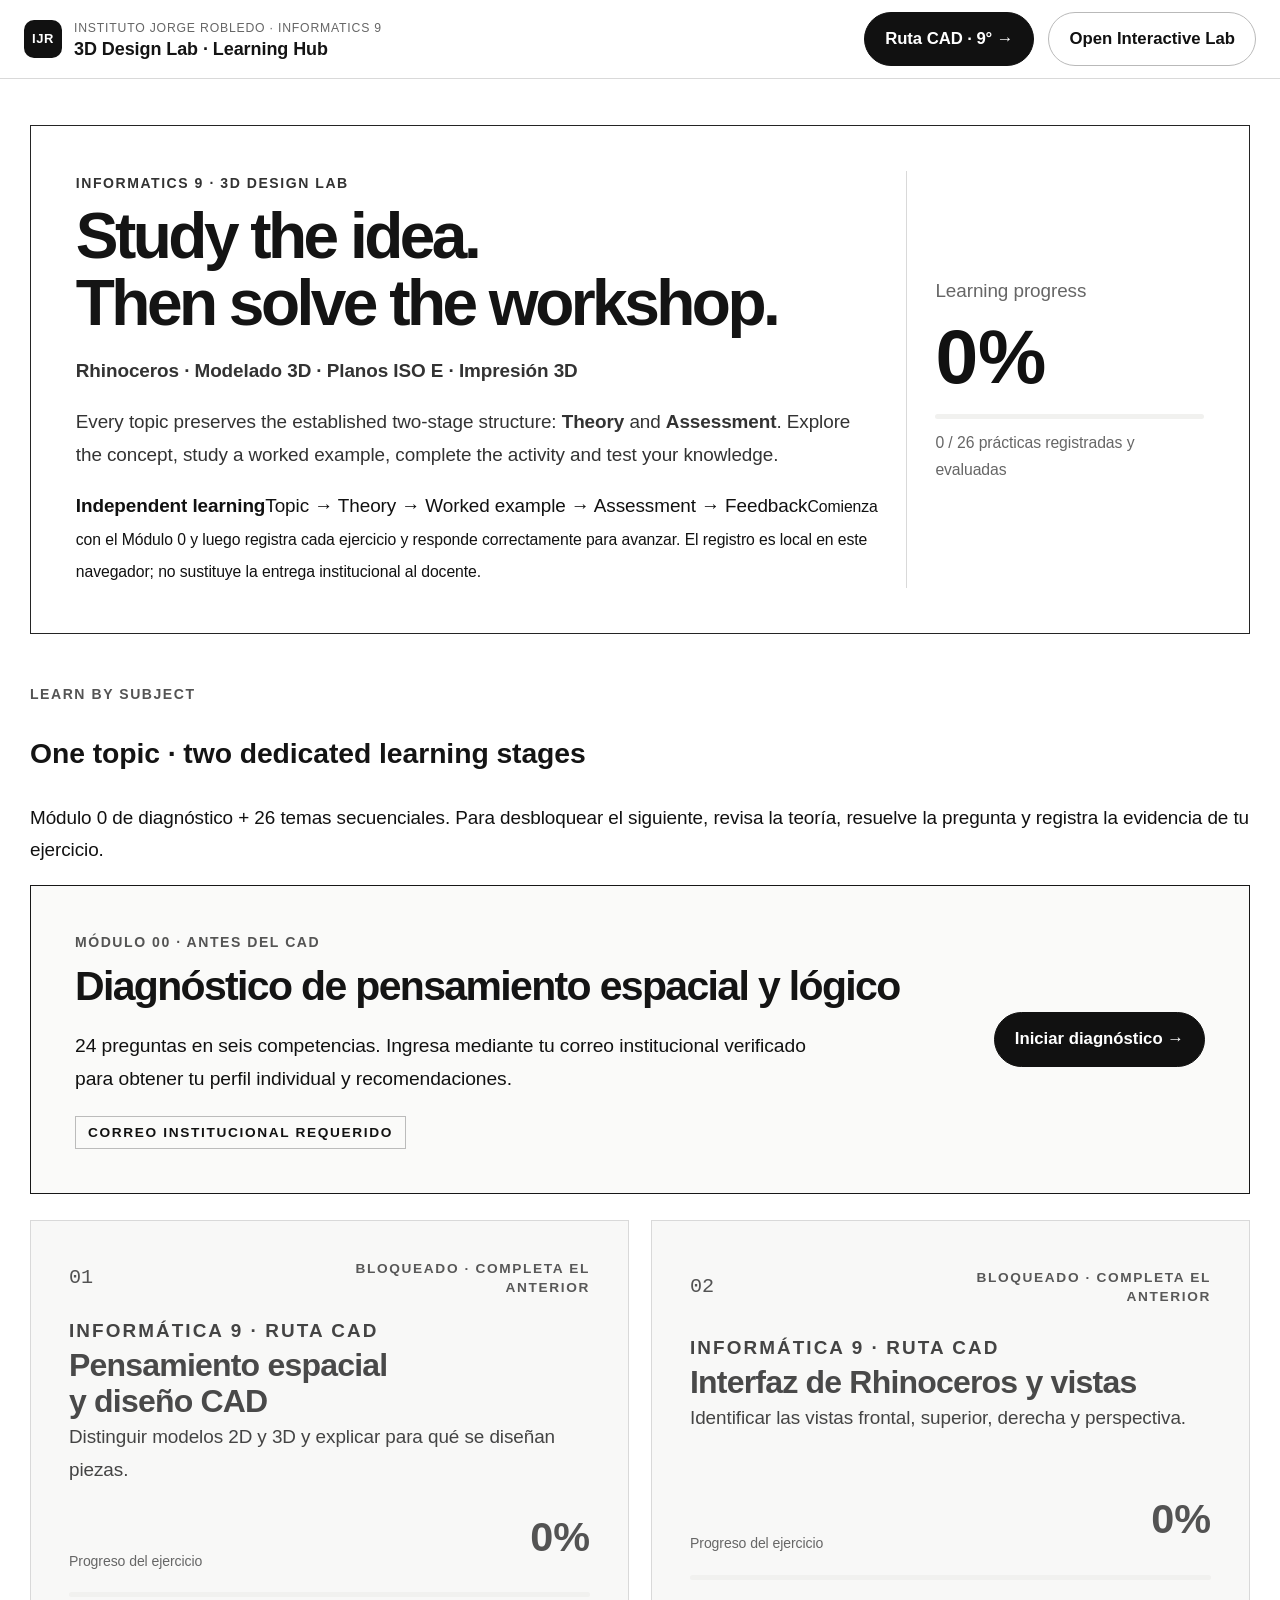
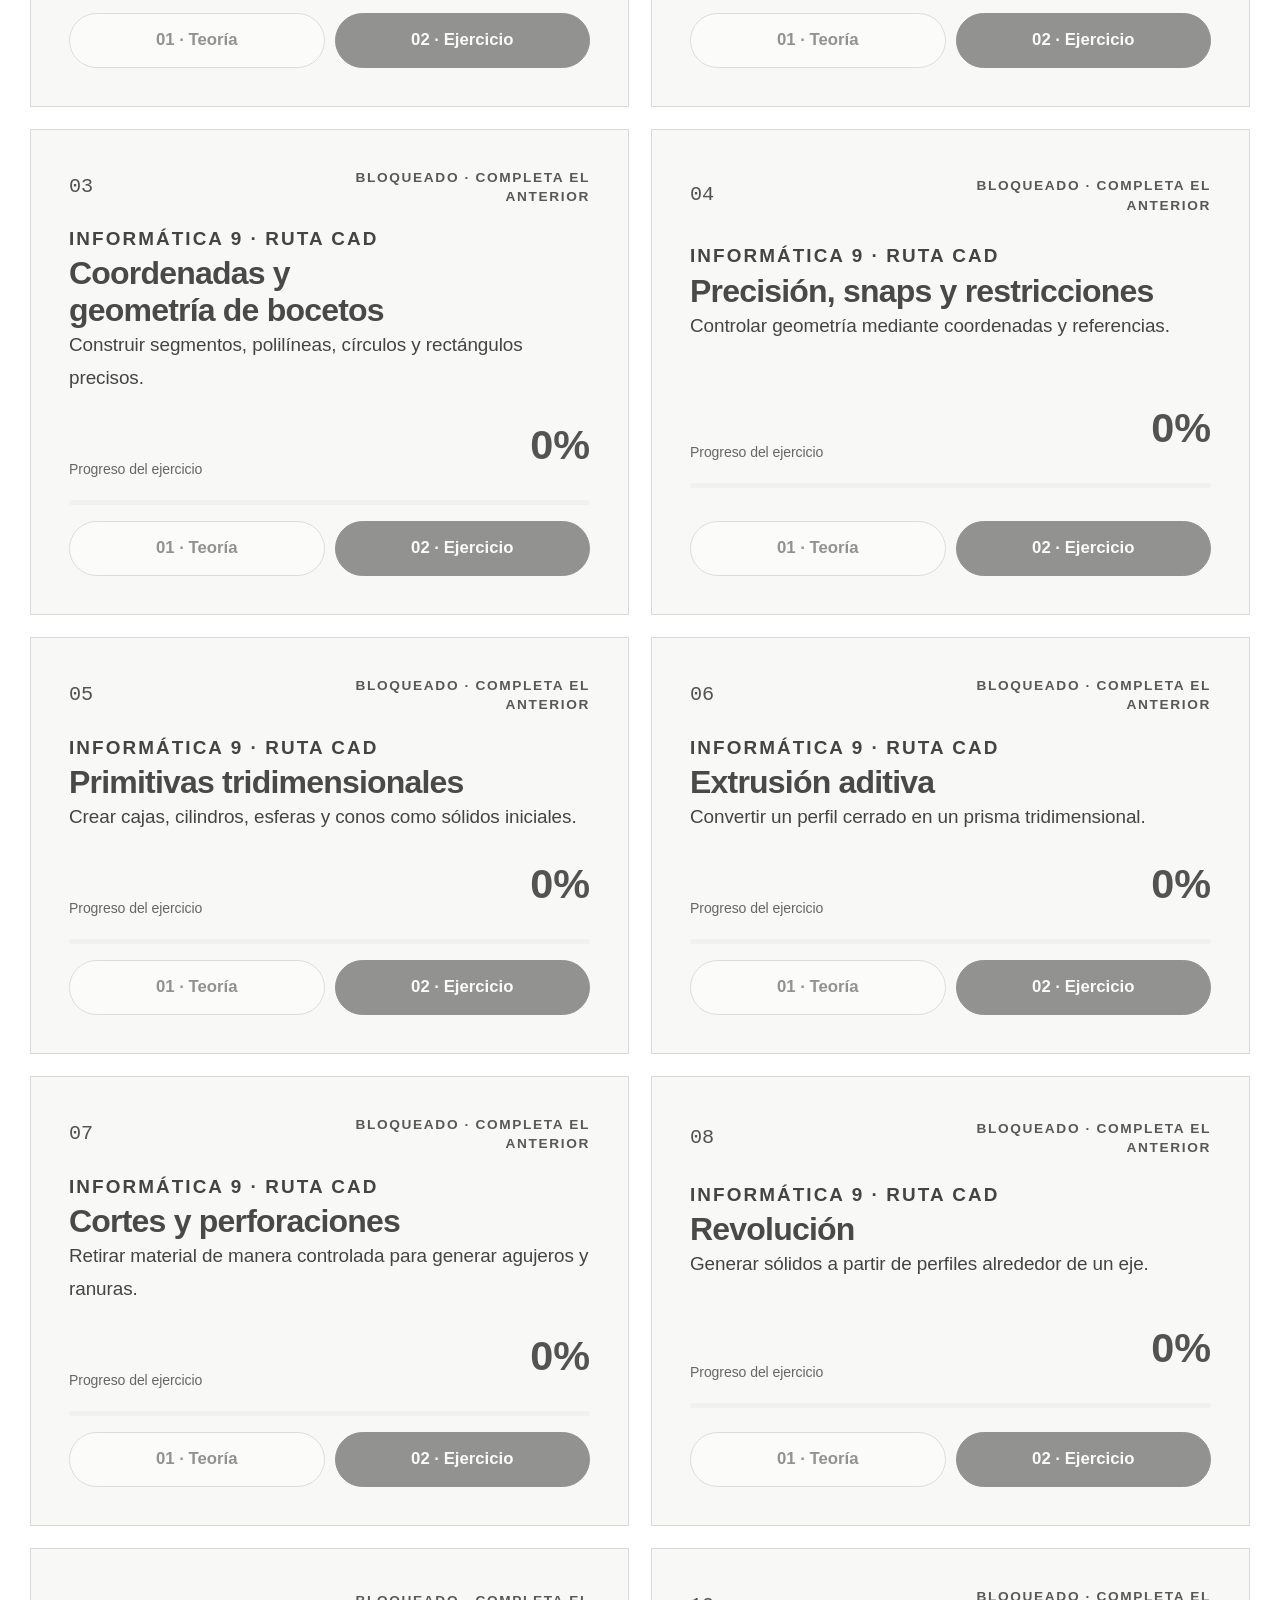
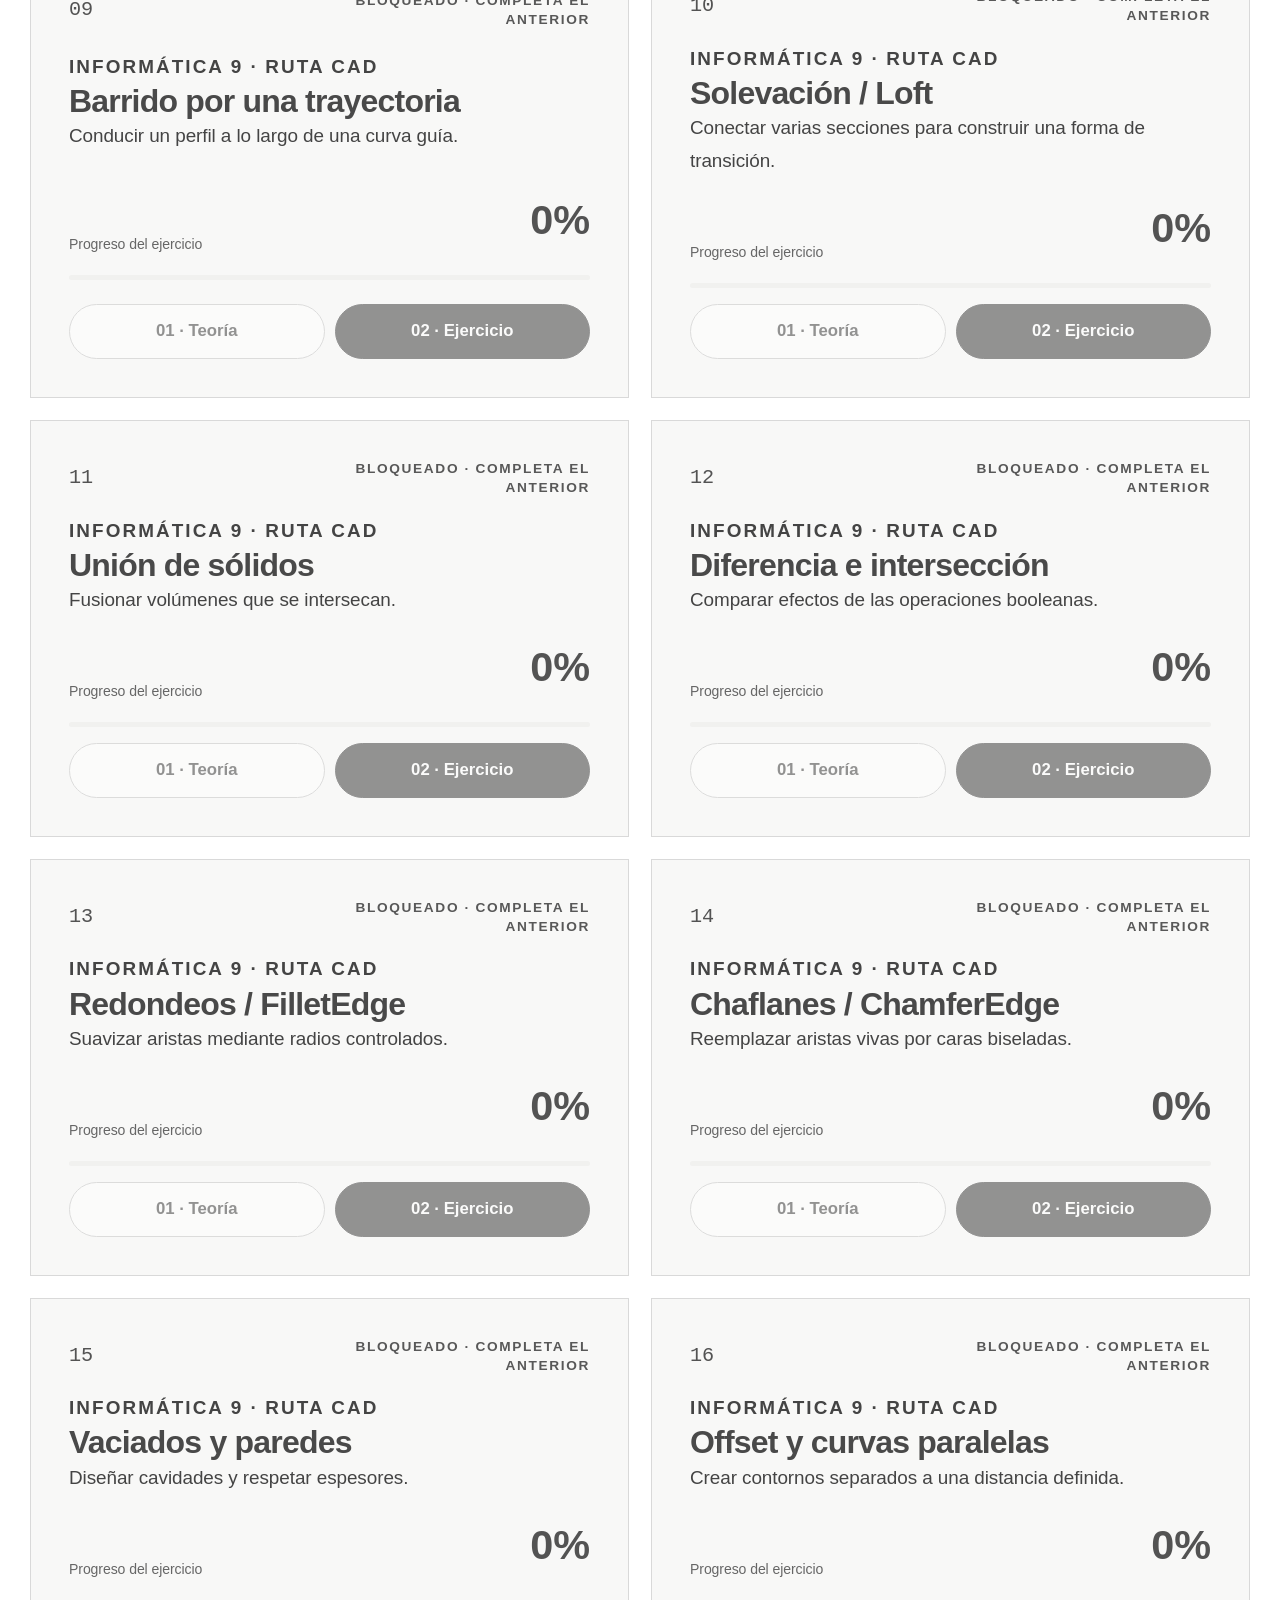
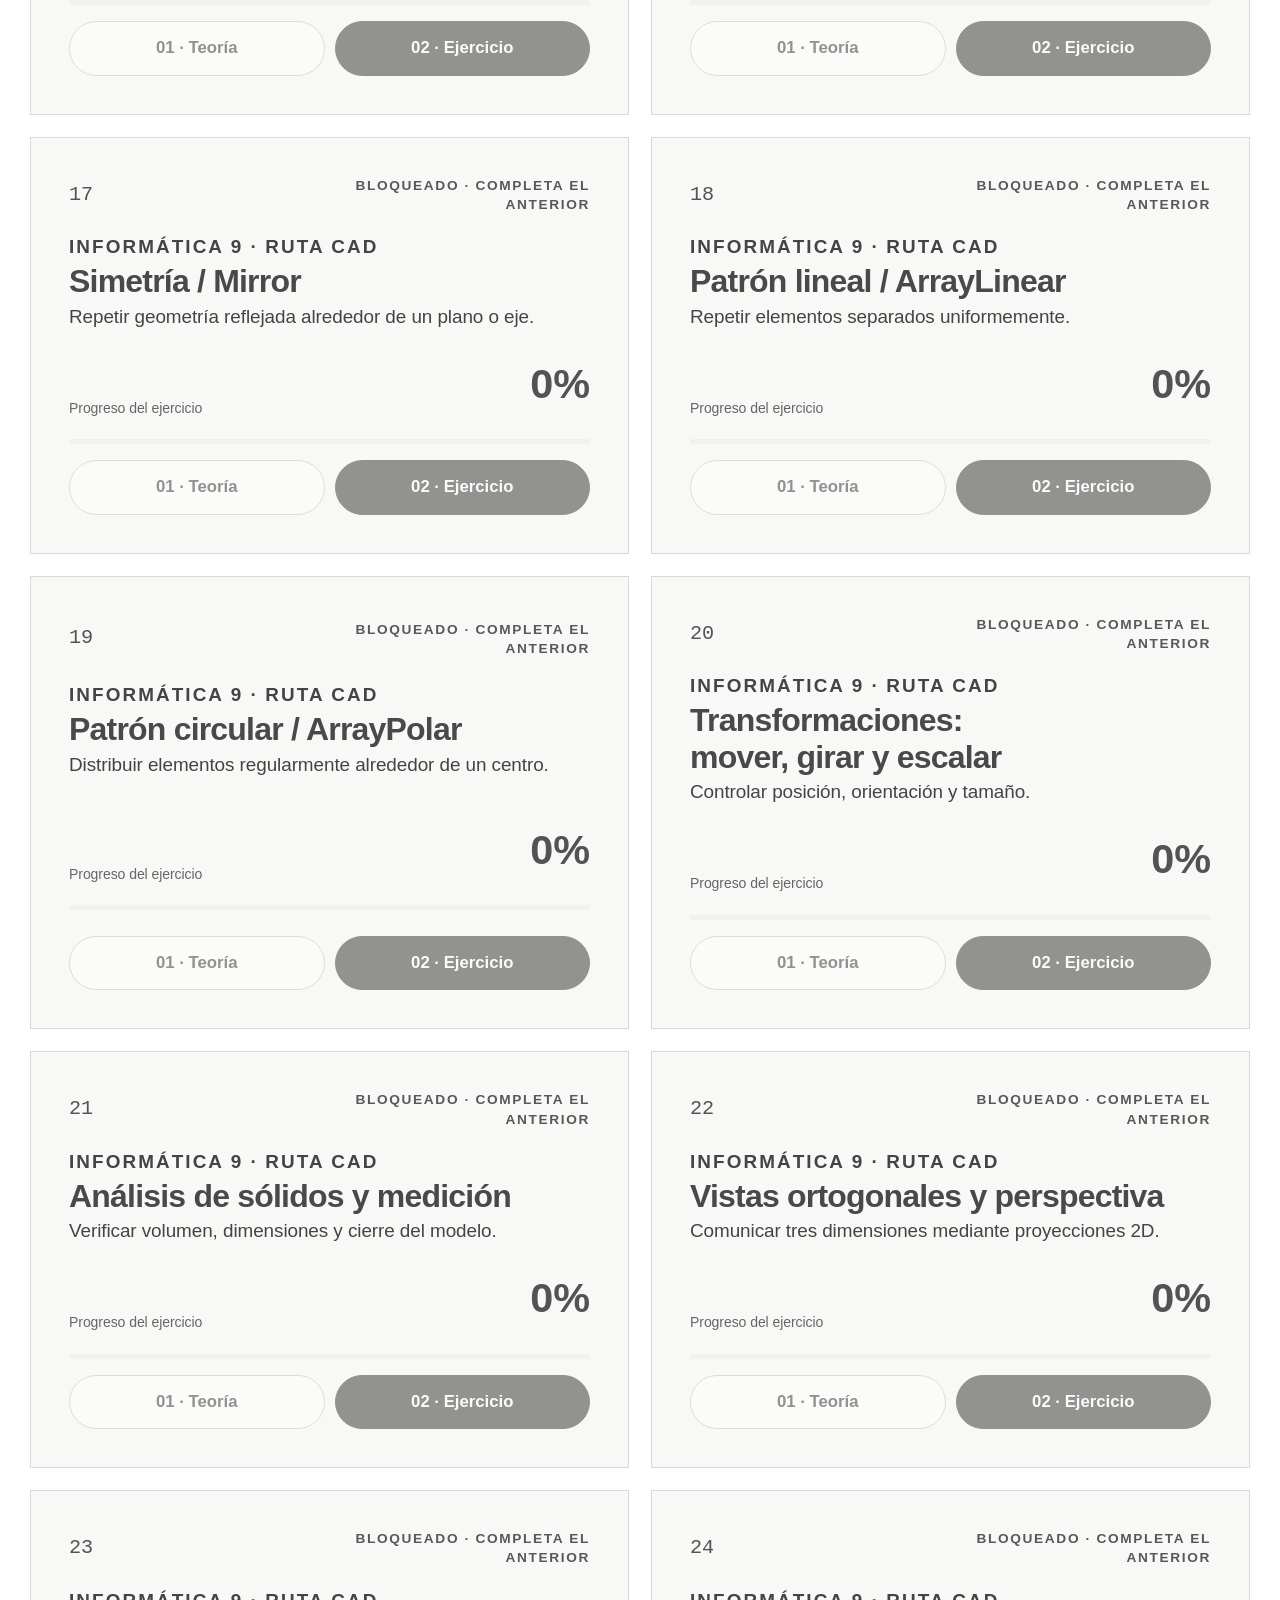
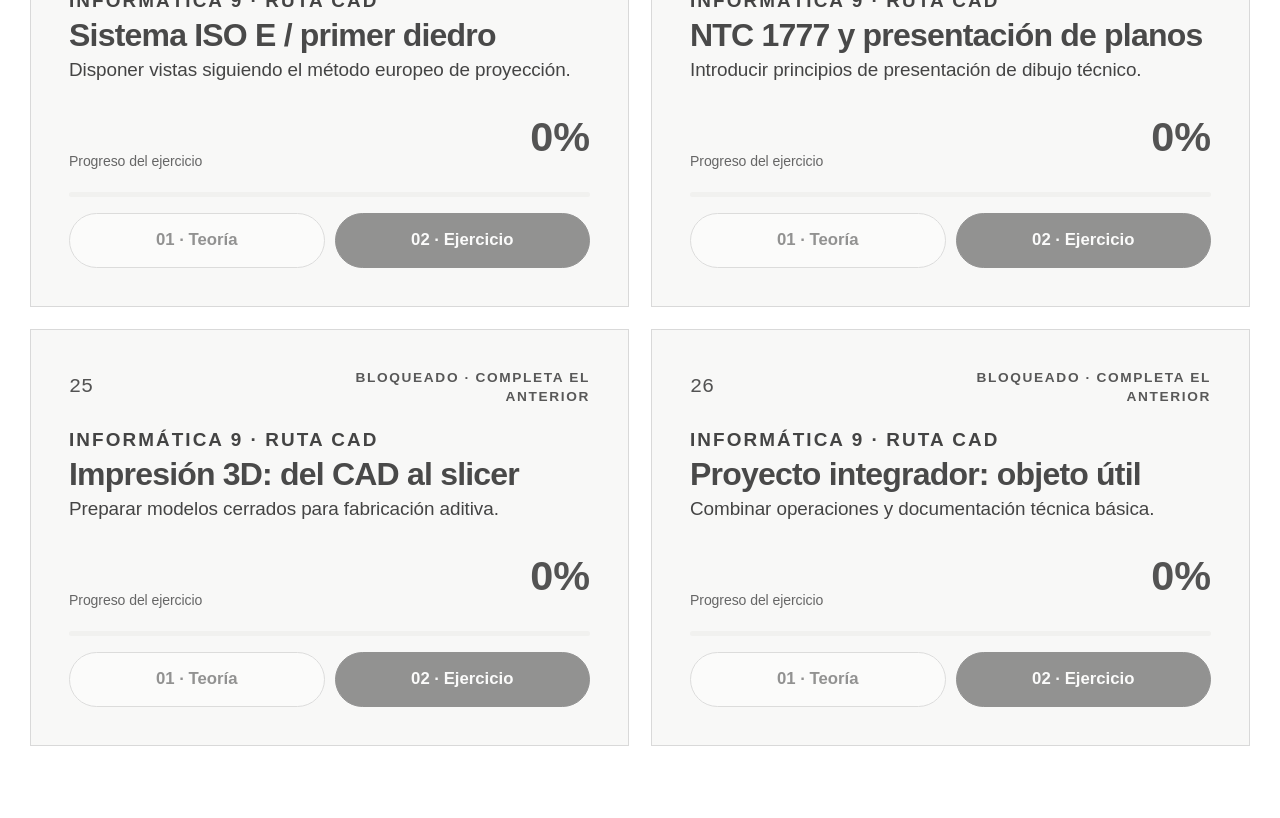
==== commit 921980b4: "fix(cad9): reconcile local and Supabase progress to prevent loss on reload or delayed sync" ====
--- a/index.html
+++ b/index.html
@@ -32,8 +32,20 @@
  if(!person){key=null;store=P.cleanState({},DATA.topics.length);diagnosticComplete=false;cards();return}
  key="ijr-cad9-sequential-auth-v1-"+person.id;
  let local={};try{local=JSON.parse(localStorage.getItem(key)||"{}")}catch{}
- store=P.cleanState(local,DATA.topics.length);
- try{const remote=await auth.loadProgress();if(remote)store=P.cleanState(remote,DATA.topics.length)}catch(error){console.warn("No se pudo sincronizar el progreso CAD:",error.message)}
+ const localState=P.cleanState(local,DATA.topics.length);
+ store=localState;
+ try{
+   const remoteRaw=await auth.loadProgress();
+   if(remoteRaw){
+     const remote=P.cleanState(remoteRaw,DATA.topics.length);
+     const attempts={...remote.attempts};
+     for(const [idx,num] of Object.entries(localState.attempts))attempts[idx]=Math.max(attempts[idx]||0,num);
+     store=P.cleanState({reviewed:[...remote.reviewed,...localState.reviewed],quizzes:[...remote.quizzes,...localState.quizzes],
+      exercises:{...remote.exercises,...localState.exercises},attempts},DATA.topics.length);
+     if(JSON.stringify(store)!==JSON.stringify(remote))syncQueue=syncQueue.catch(()=>{}).then(()=>auth.saveProgress(store)).catch(error=>console.warn("Sincronización pendiente:",error.message));
+   }
+   try{localStorage.setItem(key,JSON.stringify(store))}catch{}
+ }catch(error){console.warn("No se pudo sincronizar el progreso CAD:",error.message)}
  cards();
 };
 const $=id=>document.getElementById(id);
--- a/module-zero.css
+++ b/module-zero.css
@@ -52,3 +52,10 @@
 .diagnostic-recommendations h3{font-size:clamp(1.3rem,2vw,1.8rem);margin:0 0 15px}
 .diagnostic-workspace #diagnosticExport{border-color:#111}
 @media(max-width:560px){.diagnostic-identity .button{width:100%}}
+
+/* Institutional email access, consistent with the existing monochrome school UI. */
+.diagnostic-identity input[type="email"],.diagnostic-identity input[type="text"]{width:100%;max-width:480px;box-sizing:border-box;font:inherit;padding:16px 18px;background:#fff;border:1px solid #909090;border-radius:4px}
+#diagnosticOtpPanel{display:grid;gap:12px;padding:19px 0;margin-top:5px;border-top:1px solid #ddd}
+#diagnosticOtpPanel .button{justify-self:start}
+.diagnostic-active{font-size:1.02rem}
+@media(max-width:560px){#diagnosticOtpPanel .button{width:100%}}
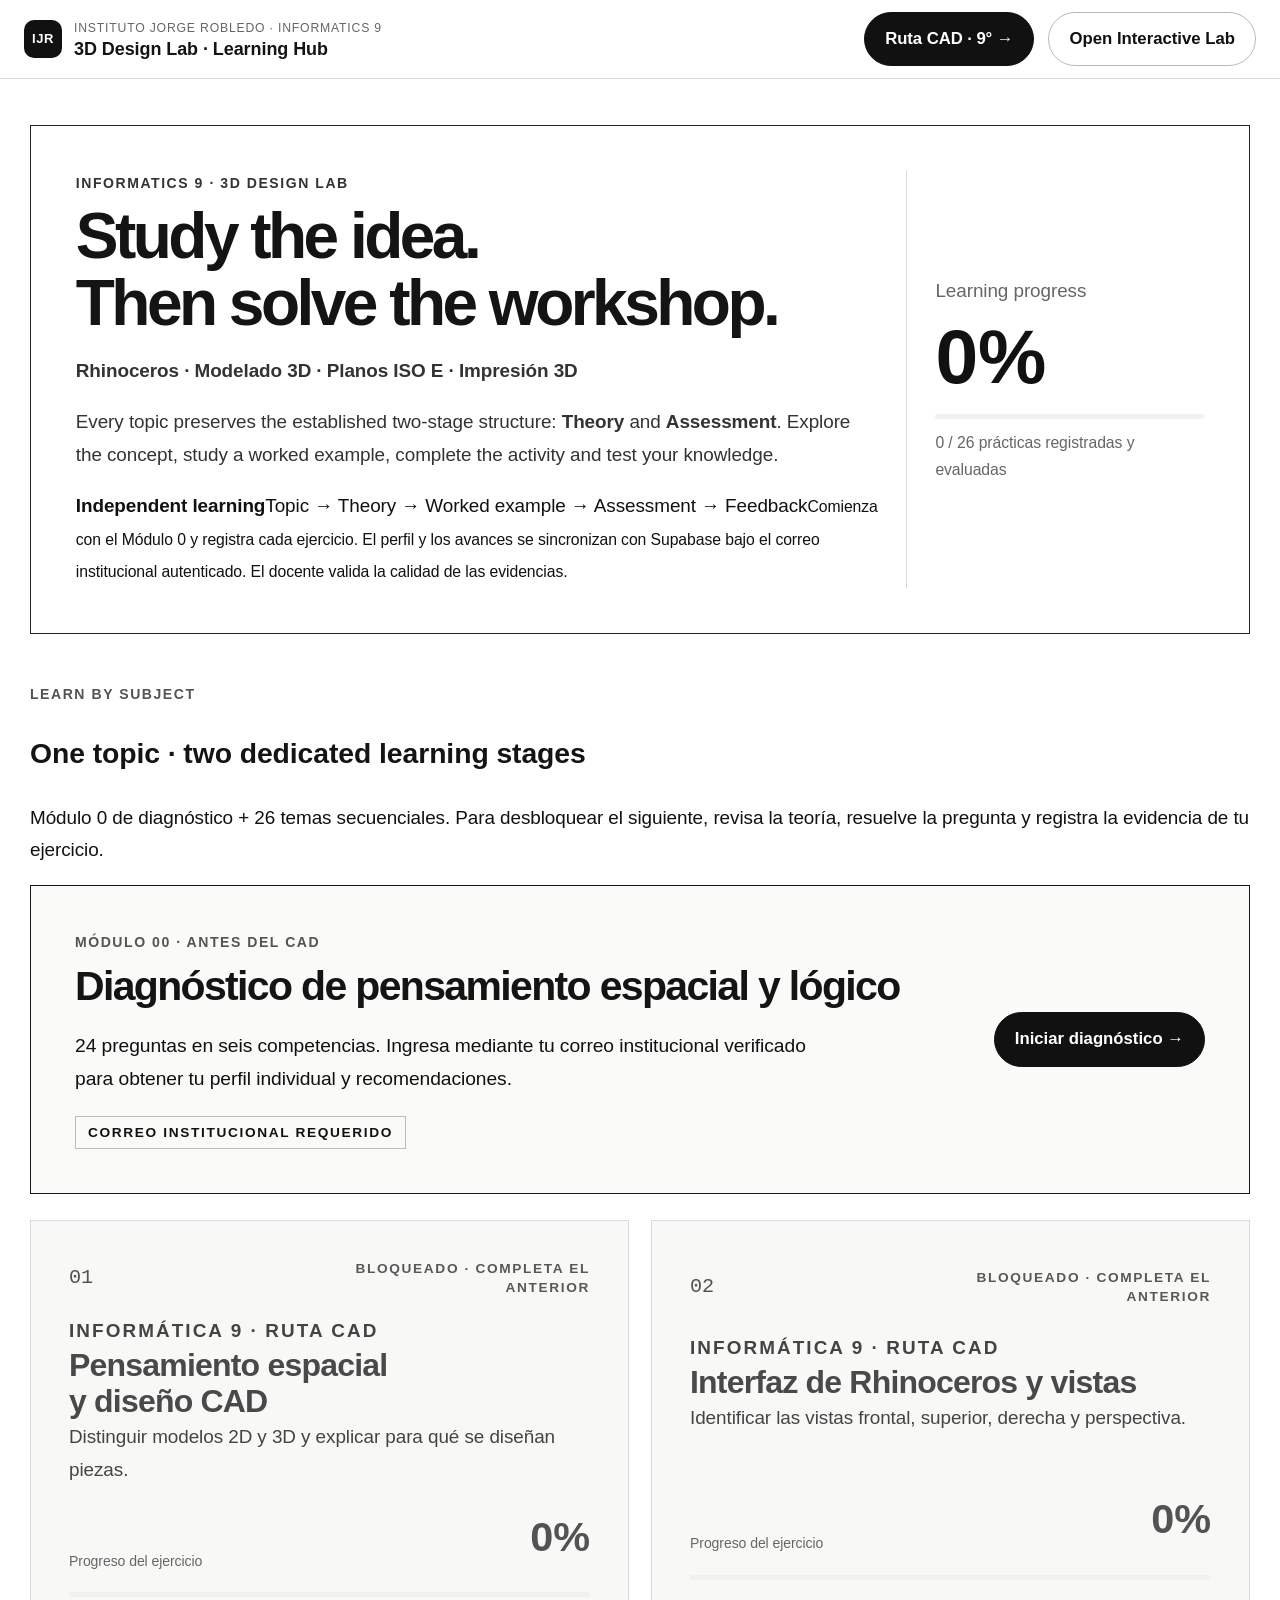
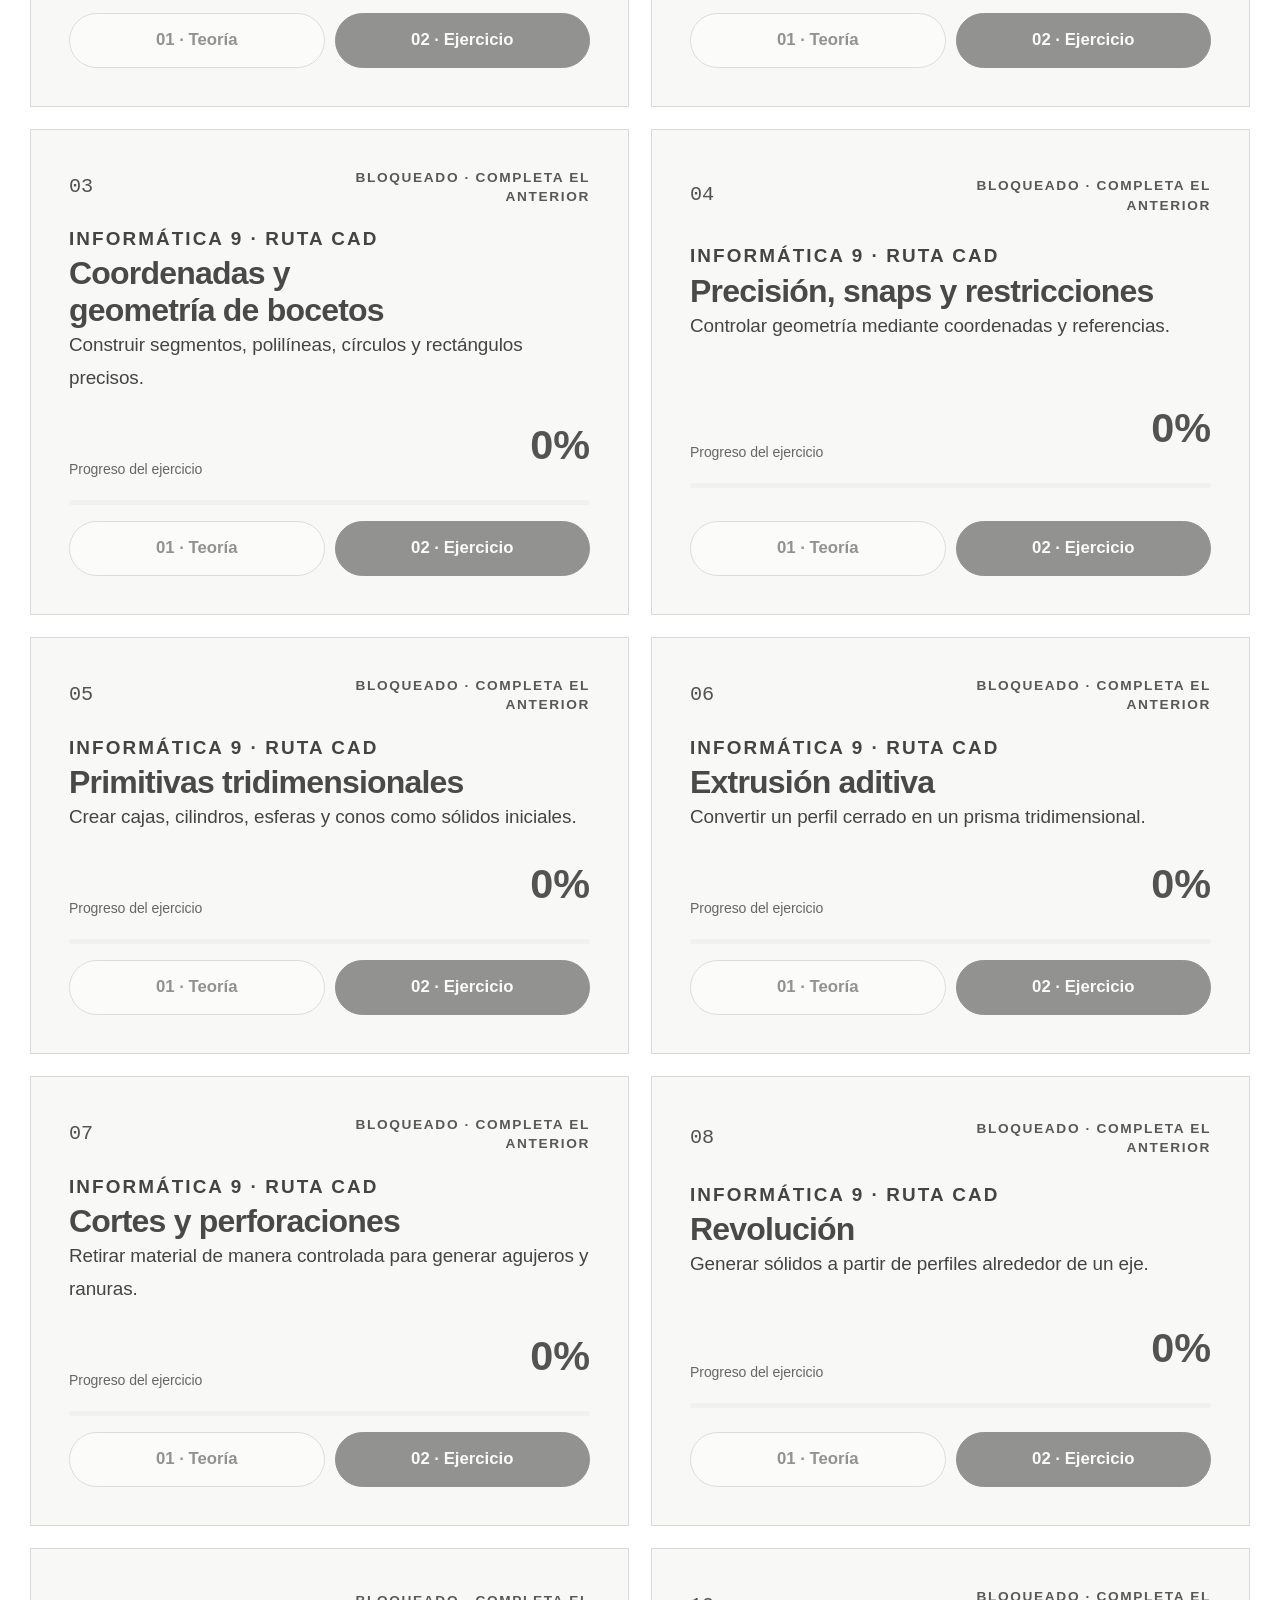
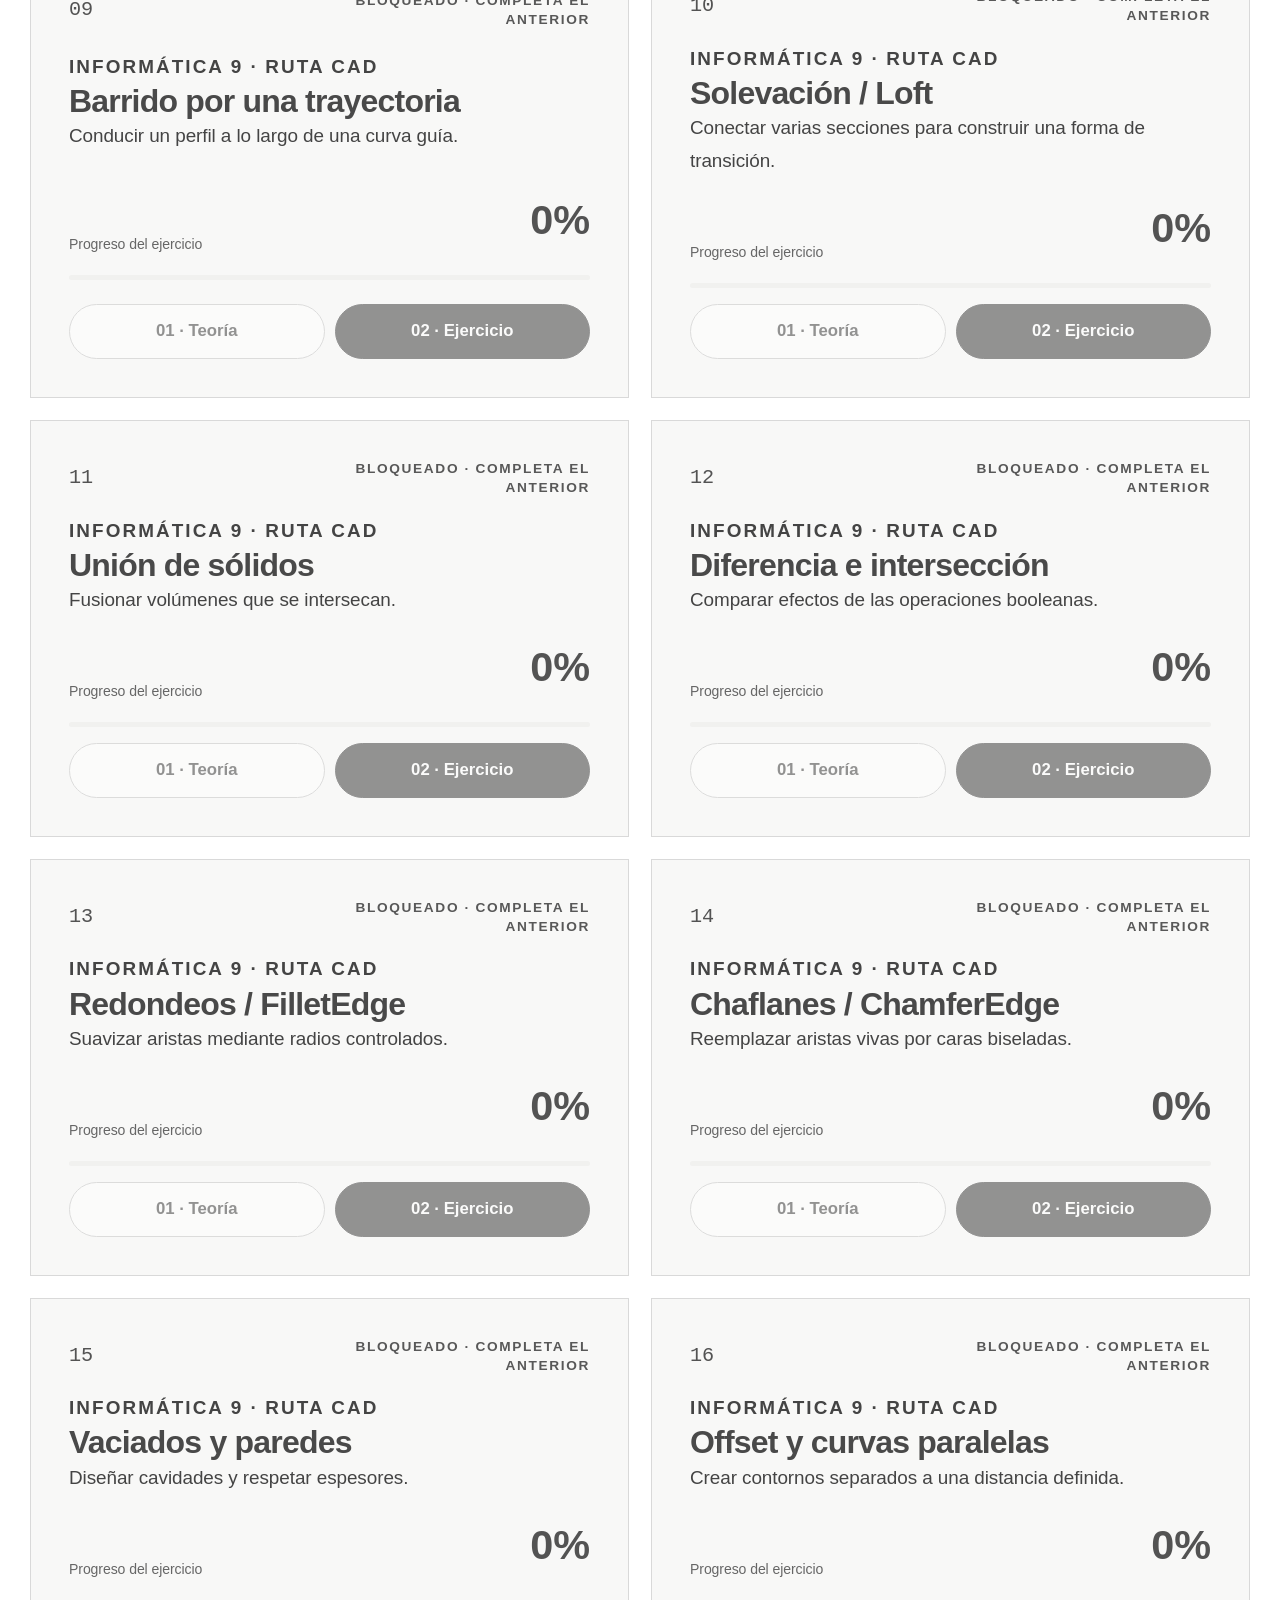
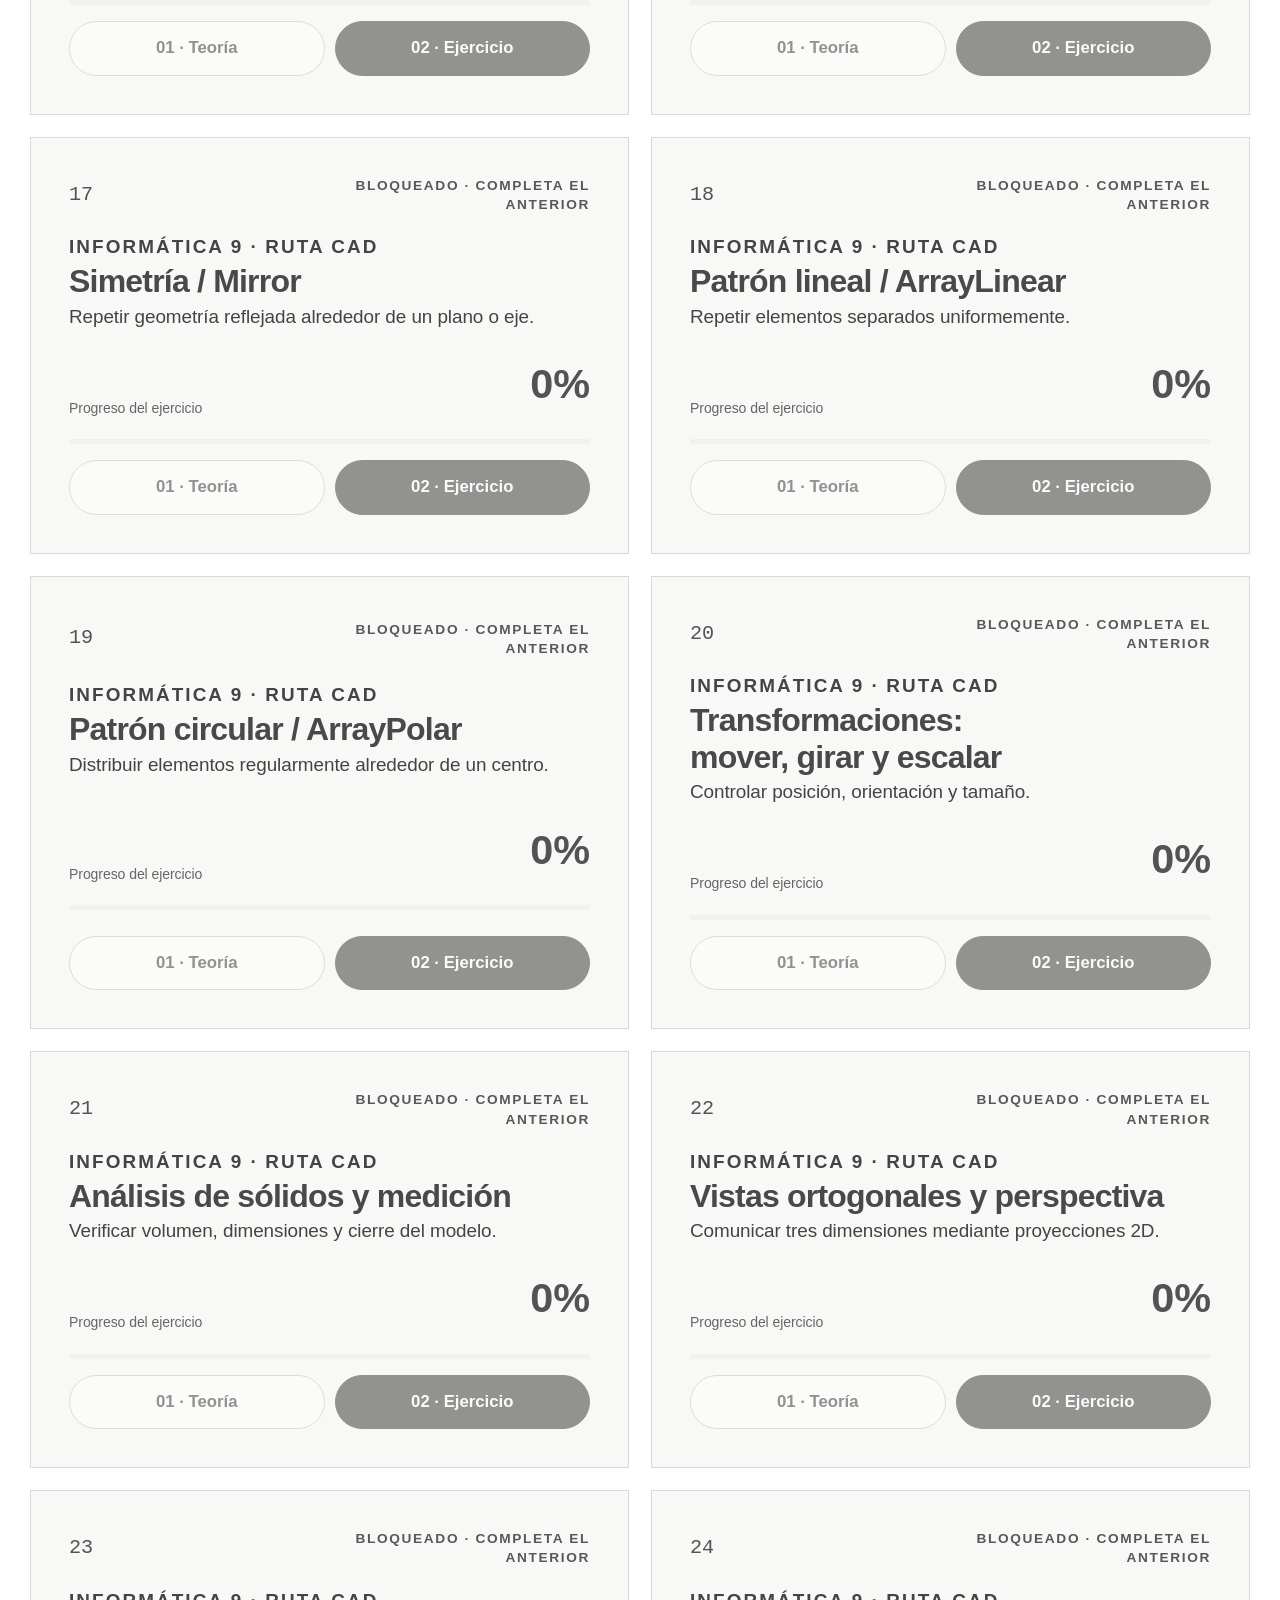
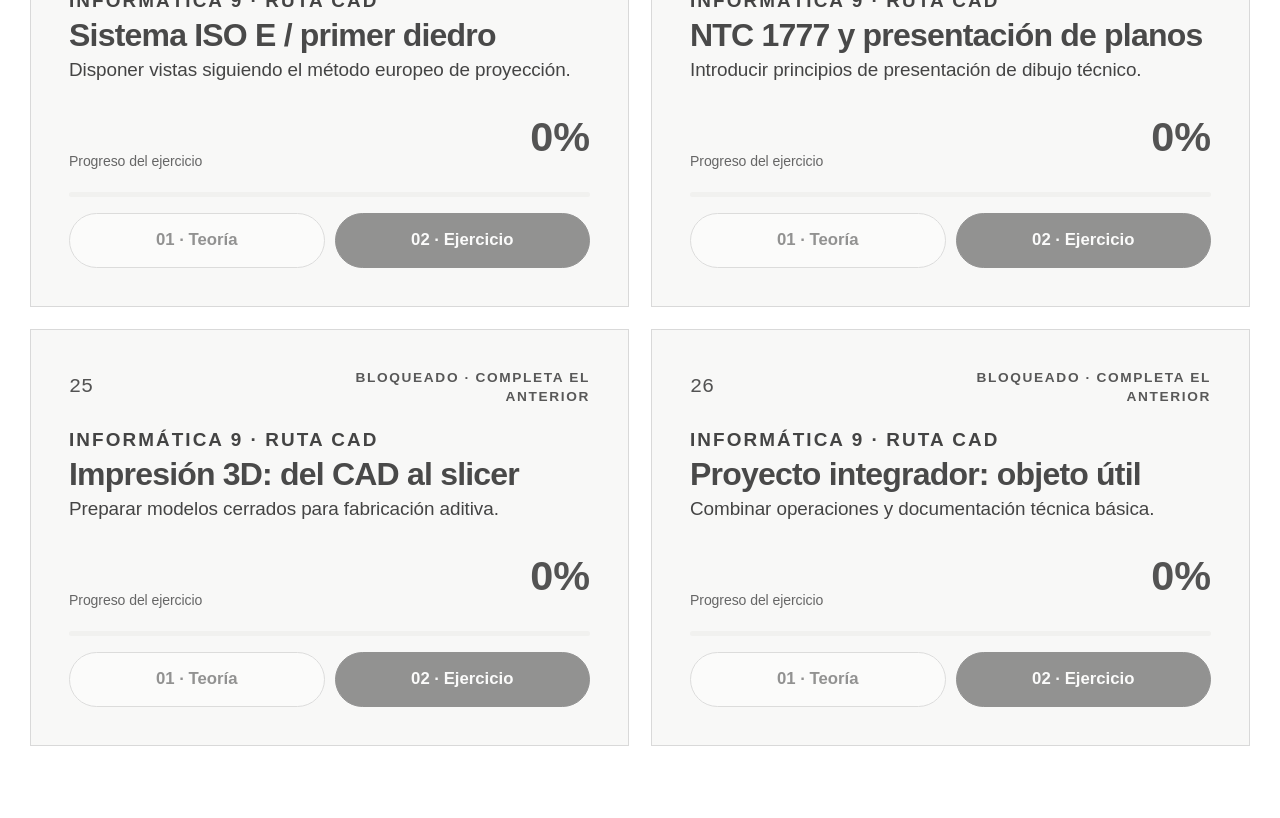
==== commit 1d199de7: "feat(cad9): teacher-only unrestricted lesson preview and secure dashboard link" ====
--- a/index.html
+++ b/index.html
@@ -1,6 +1,6 @@
 <!doctype html><html lang="es"><head><meta charset="utf-8"><meta name="viewport" content="width=device-width,initial-scale=1"><title>Informatics 9 · Learning Hub | IJR</title><meta name="description" content="Instituto Jorge Robledo Informatics 9, Theory and Assessment Learning Hub"><link rel="stylesheet" href="styles.css"><link rel="stylesheet" href="split-layout.css"><link rel="stylesheet" href="cad-polish.css"><script src="cad-curriculum.js"></script><script src="cad-progress-core.js"></script><script src="module-zero.js"></script><script src="cad-email-auth.js"></script><script src="module-zero-visuals.js"></script><link rel="stylesheet" href="module-zero.css"><link rel="stylesheet" href="module-zero-visuals.css"><script defer src="module-zero-ui.js"></script><link rel="stylesheet" href="cad-accessibility.css"><style>/* IJR Informatics adaptation — structural additions only; base visual system from Statistics 11 */
-body{background:#fff}.hub-shell{display:block}.hub-overview{margin-top:10px}.hub-overview h1{letter-spacing:-.055em}.hub-topic-card{cursor:default}.hub-topic-actions{margin-top:auto;flex-wrap:wrap}.hub-topic-actions button{flex:1}.hub-topic-card h2{letter-spacing:-.025em}.theory-hero,.workshop-hero{margin-top:6px}.hub-shell .button{white-space:normal}.lesson-explain{display:grid;grid-template-columns:1fr 1fr;gap:18px;margin-top:28px}.lesson-explain .concept-card{min-height:0}.lesson-explain .concept-card p{margin:0}.lab-zone{border:1px solid #111;padding:28px;margin-top:25px}.lab-zone textarea{width:100%;min-height:180px;background:#fbfbfa;border:1px solid #999;padding:16px;font:14px/1.65 Consolas,monospace;resize:vertical}.lab-zone iframe{width:100%;height:220px;background:white;border:1px solid #ccc}.lab-grid{display:grid;grid-template-columns:1fr 1fr;gap:15px}.quiz-option{display:block;border:1px solid #ddd;padding:15px 17px;margin:9px 0;cursor:pointer}.quiz-option:hover{border-color:#111}.quiz-option input{accent-color:#111;margin-right:9px}.answer-report{background:#f7f7f5;border-left:3px solid #111;padding:16px;margin-top:20px}.quiz-score{font-size:3rem;line-height:1;font-weight:850}.student-progress{display:grid;gap:8px}.demo-cube-stage{height:250px;display:grid;place-items:center;perspective:600px;background:#f7f7f5}.demo-cube{width:110px;height:110px;position:relative;transform-style:preserve-3d}.demo-face{position:absolute;width:110px;height:110px;border:2px solid #111;background:#eee9;display:grid;place-items:center;font-size:13px;font-weight:750}.face-1{transform:translateZ(55px)}.face-2{transform:rotateY(180deg) translateZ(55px)}.face-3{transform:rotateY(90deg) translateZ(55px)}.face-4{transform:rotateY(-90deg) translateZ(55px)}.face-5{transform:rotateX(90deg) translateZ(55px)}.face-6{transform:rotateX(-90deg) translateZ(55px)}.matrix-grid{display:grid;grid-template-columns:repeat(3,1fr);gap:8px;max-width:570px}.matrix-grid>*{border:1px solid #ddd;padding:12px;text-align:center}.matrix-grid input{width:95%;padding:8px;border:1px solid #ccc}.app-hidden{display:none!important}.crumb-link{background:none;border:0;padding:6px 0;color:#444;text-decoration:underline;text-underline-offset:4px;cursor:pointer}.topic-tools{margin-top:18px;display:flex;gap:10px;flex-wrap:wrap}.assessment-question{font-size:1.25rem;font-weight:750;margin-bottom:22px}.theory-navigation{display:flex;justify-content:space-between;gap:12px;margin-top:30px}.theory-navigation button{min-width:120px}.assessment-meta{font-size:.8rem;color:#666;margin:12px 0}@media(max-width:800px){.lesson-explain,.lab-grid{grid-template-columns:1fr}.hub-shell{padding:20px 16px}.hub-overview,.theory-hero,.workshop-hero{grid-template-columns:1fr}.global-progress-card,.theory-progress-card,.workshop-percent{border-left:0;border-top:1px solid #ddd;padding:20px 0 0}.hub-topic-grid{grid-template-columns:1fr}}</style></head><body><header class="topbar"><a href="./" class="brand" id="backHome"><span class="brand-mark">IJR</span><span><small>Instituto Jorge Robledo · Informatics 9</small><strong>3D Design Lab · Learning Hub</strong></span></a><div class="top-actions"><a class="button button-dark" href="#topicGrid" id="startRoute">Ruta CAD · 9° →</a><button class="button button-light" id="openLab">Open Interactive Lab</button></div></header>
-<main id="overview" class="hub-shell"><section class="hub-overview"><div><p class="eyebrow">INFORMATICS 9 · 3D DESIGN LAB</p><h1>Study the idea.<br>Then solve the workshop.</h1><p><strong>Rhinoceros · Modelado 3D · Planos ISO E · Impresión 3D</strong></p><p>Every topic preserves the established two-stage structure: <strong>Theory</strong> and <strong>Assessment</strong>. Explore the concept, study a worked example, complete the activity and test your knowledge.</p><div class="sequence-rule"><strong>Independent learning</strong><span>Topic → Theory → Worked example → Assessment → Feedback</span><small>Comienza con el Módulo 0 y luego registra cada ejercicio y responde correctamente para avanzar. El registro es local en este navegador; no sustituye la entrega institucional al docente.</small></div></div><div class="global-progress-card"><span>Learning progress</span><strong id="globalPercent">0%</strong><div class="progress-track"><span id="globalProgressBar"></span></div><small id="globalProgressCopy">0 / 26 completed checkpoints</small></div></section><section class="topic-grid-heading"><p class="eyebrow">LEARN BY SUBJECT</p><h2>One topic · two dedicated learning stages</h2><p>Módulo 0 de diagnóstico + 26 temas secuenciales. Para desbloquear el siguiente, revisa la teoría, resuelve la pregunta y registra la evidencia de tu ejercicio.</p></section><section class="diagnostic-card" aria-labelledby="moduleZeroTitle"><div><p class="eyebrow">MÓDULO 00 · ANTES DEL CAD</p><h2 id="moduleZeroTitle">Diagnóstico de pensamiento espacial y lógico</h2><p>24 preguntas en seis competencias. Ingresa mediante tu correo institucional verificado para obtener tu perfil individual y recomendaciones.</p><span class="hub-topic-status" id="diagnosticCardStatus">DIAGNÓSTICO PENDIENTE</span></div><button class="button button-dark" id="openDiagnostic" type="button">Iniciar Módulo 0 →</button></section><section class="hub-topic-grid" id="topicGrid"></section></main>
+body{background:#fff}.hub-shell{display:block}.hub-overview{margin-top:10px}.hub-overview h1{letter-spacing:-.055em}.hub-topic-card{cursor:default}.hub-topic-actions{margin-top:auto;flex-wrap:wrap}.hub-topic-actions button{flex:1}.hub-topic-card h2{letter-spacing:-.025em}.theory-hero,.workshop-hero{margin-top:6px}.hub-shell .button{white-space:normal}.lesson-explain{display:grid;grid-template-columns:1fr 1fr;gap:18px;margin-top:28px}.lesson-explain .concept-card{min-height:0}.lesson-explain .concept-card p{margin:0}.lab-zone{border:1px solid #111;padding:28px;margin-top:25px}.lab-zone textarea{width:100%;min-height:180px;background:#fbfbfa;border:1px solid #999;padding:16px;font:14px/1.65 Consolas,monospace;resize:vertical}.lab-zone iframe{width:100%;height:220px;background:white;border:1px solid #ccc}.lab-grid{display:grid;grid-template-columns:1fr 1fr;gap:15px}.quiz-option{display:block;border:1px solid #ddd;padding:15px 17px;margin:9px 0;cursor:pointer}.quiz-option:hover{border-color:#111}.quiz-option input{accent-color:#111;margin-right:9px}.answer-report{background:#f7f7f5;border-left:3px solid #111;padding:16px;margin-top:20px}.quiz-score{font-size:3rem;line-height:1;font-weight:850}.student-progress{display:grid;gap:8px}.demo-cube-stage{height:250px;display:grid;place-items:center;perspective:600px;background:#f7f7f5}.demo-cube{width:110px;height:110px;position:relative;transform-style:preserve-3d}.demo-face{position:absolute;width:110px;height:110px;border:2px solid #111;background:#eee9;display:grid;place-items:center;font-size:13px;font-weight:750}.face-1{transform:translateZ(55px)}.face-2{transform:rotateY(180deg) translateZ(55px)}.face-3{transform:rotateY(90deg) translateZ(55px)}.face-4{transform:rotateY(-90deg) translateZ(55px)}.face-5{transform:rotateX(90deg) translateZ(55px)}.face-6{transform:rotateX(-90deg) translateZ(55px)}.matrix-grid{display:grid;grid-template-columns:repeat(3,1fr);gap:8px;max-width:570px}.matrix-grid>*{border:1px solid #ddd;padding:12px;text-align:center}.matrix-grid input{width:95%;padding:8px;border:1px solid #ccc}.app-hidden{display:none!important}.crumb-link{background:none;border:0;padding:6px 0;color:#444;text-decoration:underline;text-underline-offset:4px;cursor:pointer}.topic-tools{margin-top:18px;display:flex;gap:10px;flex-wrap:wrap}.assessment-question{font-size:1.25rem;font-weight:750;margin-bottom:22px}.theory-navigation{display:flex;justify-content:space-between;gap:12px;margin-top:30px}.theory-navigation button{min-width:120px}.assessment-meta{font-size:.8rem;color:#666;margin:12px 0}@media(max-width:800px){.lesson-explain,.lab-grid{grid-template-columns:1fr}.hub-shell{padding:20px 16px}.hub-overview,.theory-hero,.workshop-hero{grid-template-columns:1fr}.global-progress-card,.theory-progress-card,.workshop-percent{border-left:0;border-top:1px solid #ddd;padding:20px 0 0}.hub-topic-grid{grid-template-columns:1fr}}</style></head><body><header class="topbar"><a href="./" class="brand" id="backHome"><span class="brand-mark">IJR</span><span><small>Instituto Jorge Robledo · Informatics 9</small><strong>3D Design Lab · Learning Hub</strong></span></a><div class="top-actions"><a class="button button-dark" href="#topicGrid" id="startRoute">Ruta CAD · 9° →</a><button class="button button-light" id="openLab">Open Interactive Lab</button><a class="button button-light app-hidden" id="teacherAccessLink" href="docente.html">Panel docente</a></div></header>
+<main id="overview" class="hub-shell"><section class="hub-overview"><div><p class="eyebrow">INFORMATICS 9 · 3D DESIGN LAB</p><h1>Study the idea.<br>Then solve the workshop.</h1><p><strong>Rhinoceros · Modelado 3D · Planos ISO E · Impresión 3D</strong></p><p>Every topic preserves the established two-stage structure: <strong>Theory</strong> and <strong>Assessment</strong>. Explore the concept, study a worked example, complete the activity and test your knowledge.</p><div class="sequence-rule"><strong>Independent learning</strong><span>Topic → Theory → Worked example → Assessment → Feedback</span><small>Comienza con el Módulo 0 y registra cada ejercicio. El perfil y los avances se sincronizan con Supabase bajo el correo institucional autenticado. El docente valida la calidad de las evidencias.</small></div></div><div class="global-progress-card"><span>Learning progress</span><strong id="globalPercent">0%</strong><div class="progress-track"><span id="globalProgressBar"></span></div><small id="globalProgressCopy">0 / 26 completed checkpoints</small></div></section><section class="topic-grid-heading"><p class="eyebrow">LEARN BY SUBJECT</p><h2>One topic · two dedicated learning stages</h2><p>Módulo 0 de diagnóstico + 26 temas secuenciales. Para desbloquear el siguiente, revisa la teoría, resuelve la pregunta y registra la evidencia de tu ejercicio.</p></section><section class="diagnostic-card" aria-labelledby="moduleZeroTitle"><div><p class="eyebrow">MÓDULO 00 · ANTES DEL CAD</p><h2 id="moduleZeroTitle">Diagnóstico de pensamiento espacial y lógico</h2><p>24 preguntas en seis competencias. Ingresa mediante tu correo institucional verificado para obtener tu perfil individual y recomendaciones.</p><span class="hub-topic-status" id="diagnosticCardStatus">DIAGNÓSTICO PENDIENTE</span></div><button class="button button-dark" id="openDiagnostic" type="button">Iniciar Módulo 0 →</button></section><section class="hub-topic-grid" id="topicGrid"></section></main>
 <main id="diagnostic" class="hub-shell app-hidden"><div class="split-breadcrumb"><button class="crumb-link" id="fromDiagnostic">← Learning Hub</button><span> / Módulo 0 · Diagnóstico</span></div><section class="theory-hero"><div class="theory-hero-copy"><p class="eyebrow">MÓDULO 00 · EVALUACIÓN DIAGNÓSTICA</p><h1>¿Cómo pensamos y diseñamos?</h1><p>Evalúa habilidades generales de diseño, lógica, geometría, orientación espacial, algoritmos e interpretación de datos. Son 24 preguntas en seis competencias. El resultado orienta el acompañamiento, sin nota mínima para desbloquear CAD.</p></div><div class="theory-progress-card"><span>Preguntas respondidas</span><strong id="diagnosticCounter">0 / 24</strong><div class="progress-track"><span id="diagnosticBar"></span></div></div></section><section class="diagnostic-workspace"><section id="diagnosticIdentity" class="diagnostic-identity"><p class="eyebrow">IDENTIFICACIÓN INSTITUCIONAL · SUPABASE AUTH</p><h2>Ingresa con tu correo institucional</h2><p>Usa exclusivamente tu correo del colegio. Enviaremos un código temporal a tu bandeja de entrada; conocer o escribir una dirección no permite abrir el perfil de otra persona.</p><label for="diagnosticEmail">Correo institucional</label><input id="diagnosticEmail" type="email" maxlength="254" autocomplete="email" placeholder="estudiante@ijr.edu.co"><button class="button button-dark" id="diagnosticSend" type="button">Enviar código de acceso</button><div id="diagnosticOtpPanel" class="app-hidden"><label for="diagnosticOtp">Código recibido por correo</label><input id="diagnosticOtp" type="text" inputmode="numeric" autocomplete="one-time-code" maxlength="8" placeholder="Código de 6 dígitos"><button class="button button-dark" id="diagnosticVerify" type="button">Verificar e ingresar</button></div><p id="diagnosticIdentityStatus" class="cad-status" role="status" aria-live="polite"></p></section><div id="diagnosticActiveStudent" class="diagnostic-active app-hidden"><span id="diagnosticStudentCode"></span><button id="diagnosticSwitch" type="button" class="crumb-link">Cerrar sesión</button></div><nav id="diagnosticNav" class="diagnostic-nav" aria-label="Ir a pregunta del diagnóstico"></nav><div id="diagnosticBody"></div><p id="diagnosticNotice" class="cad-status" role="status" aria-live="polite"></p><div class="diagnostic-actions"><button class="button button-light" id="diagnosticPrev">← Anterior</button><button class="button button-light" id="diagnosticNext">Siguiente pregunta →</button><button class="button button-dark" id="diagnosticSubmit" disabled>Finalizar diagnóstico</button><button class="button button-dark app-hidden" id="diagnosticGoCAD">Ir a la Unidad 1 →</button><button class="button button-light app-hidden" id="diagnosticExport" type="button">Exportar perfil individual (.json)</button></div></section></main><main id="theory" class="hub-shell app-hidden"><div class="split-breadcrumb"><button class="crumb-link" id="fromTheory">← Learning Hub</button><span> / Theory</span></div><section class="theory-hero"><div class="theory-hero-copy"><p id="theoryNo" class="eyebrow"></p><h1 id="theoryTitle"></h1><p id="theorySummary"></p><div class="theory-hero-actions"><button class="button button-dark" id="goWorkshop">Abrir ejercicio y evaluación →</button><button class="button button-light" id="markRead">Marcar teoría como revisada</button></div></div><div class="theory-progress-card"><span>Theory checkpoint</span><strong id="theoryPercent">0%</strong><small>Reading progress on this device</small></div></section><section class="theory-concepts"><div class="section-heading"><p class="eyebrow">CONCEPTUAL FOUNDATION</p><h2>Learn the concept</h2></div><div class="lesson-explain"><article class="concept-card"><span>01 · CONCEPT</span><h3>Understand the principle</h3><p id="theoryConcept"></p></article><article class="concept-card"><span>02 · EXAMPLE</span><h3>Worked example</h3><p id="theoryExample"></p></article><article class="concept-card"><span>03 · APPLY</span><h3>Try it yourself</h3><p id="theoryTask"></p></article><article class="concept-card"><span>04 · NEXT STEP</span><h3>Validate your understanding</h3><p>Continue to the dedicated assessment. Correct feedback is shown after each attempt.</p></article></div><div id="cadDeepDive"></div><div class="theory-navigation"><button class="button button-light" id="prevTopic">← Previous</button><button class="button button-light" id="nextTopic">Next topic →</button></div></section></main>
 <main id="workshop" class="hub-shell app-hidden"><div class="split-breadcrumb"><button class="crumb-link" id="fromWorkshop">← Learning Hub</button><span> / Assessment</span></div><section class="workshop-hero"><div><p class="eyebrow" id="workshopNo"></p><h1 id="workshopTitle"></h1><p id="workshopLead"></p><div class="workshop-hero-links"><button class="button button-light" id="reviewTheory">← Read Theory</button></div></div><div class="workshop-percent"><span>Assessment checkpoint</span><strong id="workshopPercent">0%</strong><small id="attemptLabel">Attempts on this device: 0</small></div></section><section class="resource-section"><div class="section-heading"><p class="eyebrow">ASSESSMENT · LEARNING EVIDENCE</p><h2>Knowledge checkpoint</h2><p>Responde correctamente. Después registra cómo resolviste la práctica y dónde conservas la evidencia. Ambos requisitos son obligatorios para continuar.</p></div><div class="lab-zone"><p class="assessment-question" id="questionText"></p><div id="choices"></div><div class="topic-tools"><button class="button button-dark" id="checkAnswer">Check answer</button></div><div id="assessmentResult" class="answer-report app-hidden" role="status" aria-live="polite"></div></div><div class="learning-goals-panel"><div><p class="eyebrow">APPLIED WORKSHOP</p><h2>Transfer your learning</h2></div><div><p id="workshopTask"></p><p>Registra el trabajo realizado en el formulario siguiente. El sistema comprueba que exista un registro, no la calidad real del archivo; el docente valida la evidencia por separado.</p></div>
 <section class="cad-submission" aria-labelledby="cadSubmissionTitle">
@@ -25,6 +25,8 @@
 const D=window.IJRDiagnostic;
 let store=P.cleanState({},DATA.topics.length);
 let diagnosticComplete=false;
+let teacherAccess=false;
+window.setTeacherAccess=value=>{teacherAccess=Boolean(value);document.getElementById("teacherAccessLink").classList.toggle("app-hidden",!teacherAccess);cards()};
 let syncQueue=Promise.resolve();
 window.setDiagnosticComplete=value=>{diagnosticComplete=Boolean(value);cards()};
 window.refreshStudentProgress=async function(){
@@ -59,7 +61,7 @@
 }
 function sanitize(v){return String(v).replace(/[&<>"']/g,c=>({"&":"&amp;","<":"&lt;",">":"&gt;",'"':"&quot;","'":"&#39;"}[c]))}
 function setView(name){for(const id of ["overview","theory","workshop","lab","diagnostic"])$(id).classList.toggle("app-hidden",id!==name);window.scrollTo(0,0)}
-function eligible(i){return window.IJRCADAuth.authenticated&&diagnosticComplete&&P.unlocked(store,i,DATA.topics.length)}
+function eligible(i){return teacherAccess || (window.IJRCADAuth.authenticated&&diagnosticComplete&&P.unlocked(store,i,DATA.topics.length))}
 function finished(i){return P.completed(store,i)}
 function pct(){return Math.round(P.countCompleted(store,DATA.topics.length)*100/DATA.topics.length)}
 function renderProgress(){const count=P.countCompleted(store,DATA.topics.length),p=pct();$("globalPercent").textContent=p+"%";$("globalProgressBar").style.width=p+"%";$("globalProgressCopy").textContent=count+" / "+DATA.topics.length+" prácticas registradas y evaluadas"}
@@ -83,8 +85,8 @@
  $("theoryPercent").textContent=store.reviewed.includes(i)?"100%":"0%";
  $("markRead").textContent=store.reviewed.includes(i)?"✓ Teoría revisada":"Marcar teoría como revisada";
  $("prevTopic").disabled=i===0||!eligible(i-1);
- $("nextTopic").disabled=i===DATA.topics.length-1||!finished(i);
- $("goWorkshop").disabled=!store.reviewed.includes(i);
+ $("nextTopic").disabled=i===DATA.topics.length-1||(!teacherAccess&&!finished(i));
+ $("goWorkshop").disabled=!teacherAccess&&!store.reviewed.includes(i);
  window.renderCADDetails?.(i);setView("theory");
 }
 function readTopic(){
@@ -100,7 +102,7 @@
  $("attemptLabel").textContent="Intentos en este dispositivo: "+(store.attempts[active]||0);
 }
 function openWorkshop(i){
- if(!eligible(i)||!store.reviewed.includes(i))return;
+ if(!eligible(i)||(!teacherAccess&&!store.reviewed.includes(i)))return;
  active=i;const t=DATA.topics[i],q=t[4];
  $("workshopNo").textContent="UNIDAD "+String(i+1).padStart(2,"0")+" · COMPROBACIÓN";
  $("workshopTitle").textContent=t[0]+" · Ejercicio";
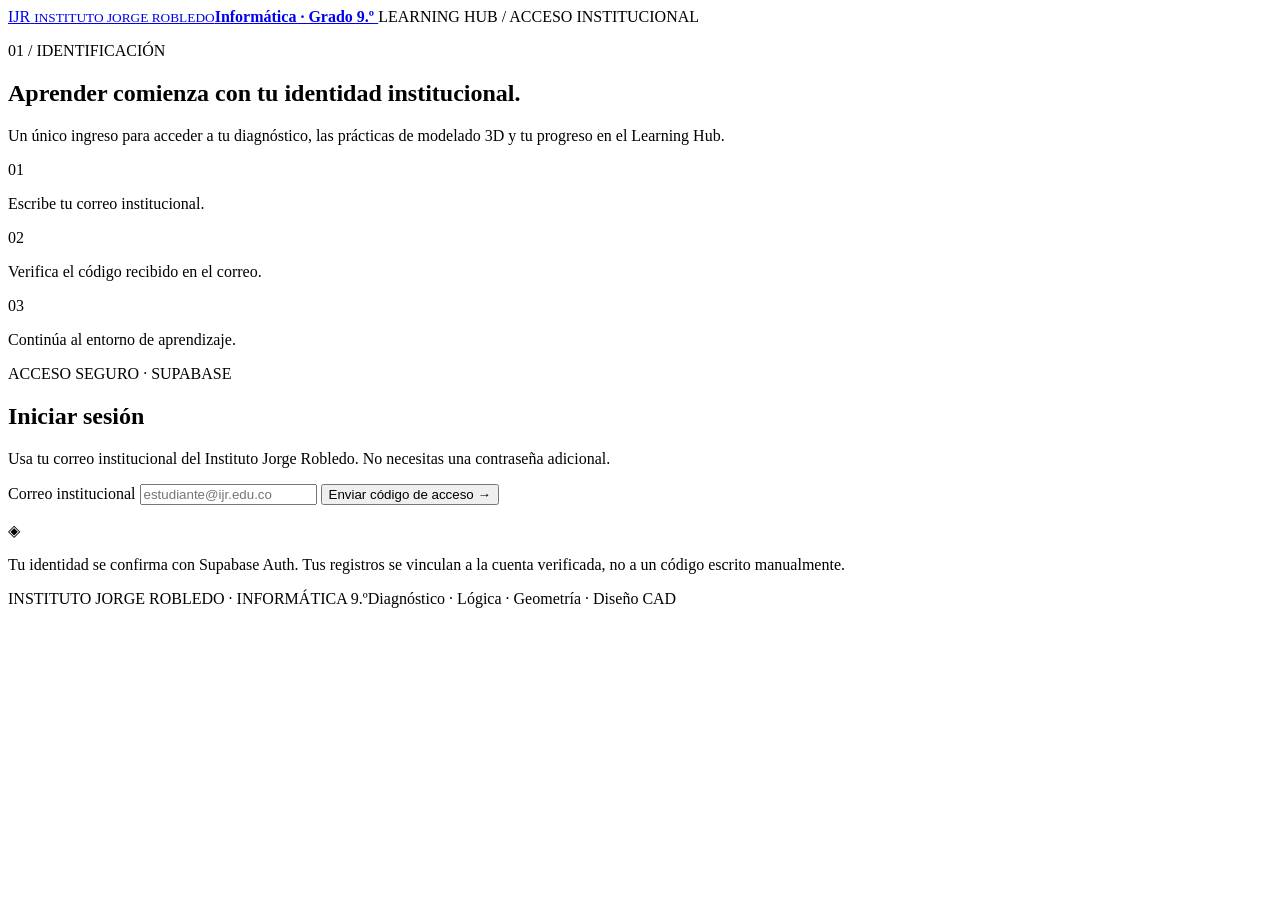
==== commit c34b1da8: "feat(cad9): unified institutional email entrance before the learning hub" ====
--- a/index.html
+++ b/index.html
@@ -1,160 +1,54 @@
-<!doctype html><html lang="es"><head><meta charset="utf-8"><meta name="viewport" content="width=device-width,initial-scale=1"><title>Informatics 9 · Learning Hub | IJR</title><meta name="description" content="Instituto Jorge Robledo Informatics 9, Theory and Assessment Learning Hub"><link rel="stylesheet" href="styles.css"><link rel="stylesheet" href="split-layout.css"><link rel="stylesheet" href="cad-polish.css"><script src="cad-curriculum.js"></script><script src="cad-progress-core.js"></script><script src="module-zero.js"></script><script src="cad-email-auth.js"></script><script src="module-zero-visuals.js"></script><link rel="stylesheet" href="module-zero.css"><link rel="stylesheet" href="module-zero-visuals.css"><script defer src="module-zero-ui.js"></script><link rel="stylesheet" href="cad-accessibility.css"><style>/* IJR Informatics adaptation — structural additions only; base visual system from Statistics 11 */
-body{background:#fff}.hub-shell{display:block}.hub-overview{margin-top:10px}.hub-overview h1{letter-spacing:-.055em}.hub-topic-card{cursor:default}.hub-topic-actions{margin-top:auto;flex-wrap:wrap}.hub-topic-actions button{flex:1}.hub-topic-card h2{letter-spacing:-.025em}.theory-hero,.workshop-hero{margin-top:6px}.hub-shell .button{white-space:normal}.lesson-explain{display:grid;grid-template-columns:1fr 1fr;gap:18px;margin-top:28px}.lesson-explain .concept-card{min-height:0}.lesson-explain .concept-card p{margin:0}.lab-zone{border:1px solid #111;padding:28px;margin-top:25px}.lab-zone textarea{width:100%;min-height:180px;background:#fbfbfa;border:1px solid #999;padding:16px;font:14px/1.65 Consolas,monospace;resize:vertical}.lab-zone iframe{width:100%;height:220px;background:white;border:1px solid #ccc}.lab-grid{display:grid;grid-template-columns:1fr 1fr;gap:15px}.quiz-option{display:block;border:1px solid #ddd;padding:15px 17px;margin:9px 0;cursor:pointer}.quiz-option:hover{border-color:#111}.quiz-option input{accent-color:#111;margin-right:9px}.answer-report{background:#f7f7f5;border-left:3px solid #111;padding:16px;margin-top:20px}.quiz-score{font-size:3rem;line-height:1;font-weight:850}.student-progress{display:grid;gap:8px}.demo-cube-stage{height:250px;display:grid;place-items:center;perspective:600px;background:#f7f7f5}.demo-cube{width:110px;height:110px;position:relative;transform-style:preserve-3d}.demo-face{position:absolute;width:110px;height:110px;border:2px solid #111;background:#eee9;display:grid;place-items:center;font-size:13px;font-weight:750}.face-1{transform:translateZ(55px)}.face-2{transform:rotateY(180deg) translateZ(55px)}.face-3{transform:rotateY(90deg) translateZ(55px)}.face-4{transform:rotateY(-90deg) translateZ(55px)}.face-5{transform:rotateX(90deg) translateZ(55px)}.face-6{transform:rotateX(-90deg) translateZ(55px)}.matrix-grid{display:grid;grid-template-columns:repeat(3,1fr);gap:8px;max-width:570px}.matrix-grid>*{border:1px solid #ddd;padding:12px;text-align:center}.matrix-grid input{width:95%;padding:8px;border:1px solid #ccc}.app-hidden{display:none!important}.crumb-link{background:none;border:0;padding:6px 0;color:#444;text-decoration:underline;text-underline-offset:4px;cursor:pointer}.topic-tools{margin-top:18px;display:flex;gap:10px;flex-wrap:wrap}.assessment-question{font-size:1.25rem;font-weight:750;margin-bottom:22px}.theory-navigation{display:flex;justify-content:space-between;gap:12px;margin-top:30px}.theory-navigation button{min-width:120px}.assessment-meta{font-size:.8rem;color:#666;margin:12px 0}@media(max-width:800px){.lesson-explain,.lab-grid{grid-template-columns:1fr}.hub-shell{padding:20px 16px}.hub-overview,.theory-hero,.workshop-hero{grid-template-columns:1fr}.global-progress-card,.theory-progress-card,.workshop-percent{border-left:0;border-top:1px solid #ddd;padding:20px 0 0}.hub-topic-grid{grid-template-columns:1fr}}</style></head><body><header class="topbar"><a href="./" class="brand" id="backHome"><span class="brand-mark">IJR</span><span><small>Instituto Jorge Robledo · Informatics 9</small><strong>3D Design Lab · Learning Hub</strong></span></a><div class="top-actions"><a class="button button-dark" href="#topicGrid" id="startRoute">Ruta CAD · 9° →</a><button class="button button-light" id="openLab">Open Interactive Lab</button><a class="button button-light app-hidden" id="teacherAccessLink" href="docente.html">Panel docente</a></div></header>
-<main id="overview" class="hub-shell"><section class="hub-overview"><div><p class="eyebrow">INFORMATICS 9 · 3D DESIGN LAB</p><h1>Study the idea.<br>Then solve the workshop.</h1><p><strong>Rhinoceros · Modelado 3D · Planos ISO E · Impresión 3D</strong></p><p>Every topic preserves the established two-stage structure: <strong>Theory</strong> and <strong>Assessment</strong>. Explore the concept, study a worked example, complete the activity and test your knowledge.</p><div class="sequence-rule"><strong>Independent learning</strong><span>Topic → Theory → Worked example → Assessment → Feedback</span><small>Comienza con el Módulo 0 y registra cada ejercicio. El perfil y los avances se sincronizan con Supabase bajo el correo institucional autenticado. El docente valida la calidad de las evidencias.</small></div></div><div class="global-progress-card"><span>Learning progress</span><strong id="globalPercent">0%</strong><div class="progress-track"><span id="globalProgressBar"></span></div><small id="globalProgressCopy">0 / 26 completed checkpoints</small></div></section><section class="topic-grid-heading"><p class="eyebrow">LEARN BY SUBJECT</p><h2>One topic · two dedicated learning stages</h2><p>Módulo 0 de diagnóstico + 26 temas secuenciales. Para desbloquear el siguiente, revisa la teoría, resuelve la pregunta y registra la evidencia de tu ejercicio.</p></section><section class="diagnostic-card" aria-labelledby="moduleZeroTitle"><div><p class="eyebrow">MÓDULO 00 · ANTES DEL CAD</p><h2 id="moduleZeroTitle">Diagnóstico de pensamiento espacial y lógico</h2><p>24 preguntas en seis competencias. Ingresa mediante tu correo institucional verificado para obtener tu perfil individual y recomendaciones.</p><span class="hub-topic-status" id="diagnosticCardStatus">DIAGNÓSTICO PENDIENTE</span></div><button class="button button-dark" id="openDiagnostic" type="button">Iniciar Módulo 0 →</button></section><section class="hub-topic-grid" id="topicGrid"></section></main>
-<main id="diagnostic" class="hub-shell app-hidden"><div class="split-breadcrumb"><button class="crumb-link" id="fromDiagnostic">← Learning Hub</button><span> / Módulo 0 · Diagnóstico</span></div><section class="theory-hero"><div class="theory-hero-copy"><p class="eyebrow">MÓDULO 00 · EVALUACIÓN DIAGNÓSTICA</p><h1>¿Cómo pensamos y diseñamos?</h1><p>Evalúa habilidades generales de diseño, lógica, geometría, orientación espacial, algoritmos e interpretación de datos. Son 24 preguntas en seis competencias. El resultado orienta el acompañamiento, sin nota mínima para desbloquear CAD.</p></div><div class="theory-progress-card"><span>Preguntas respondidas</span><strong id="diagnosticCounter">0 / 24</strong><div class="progress-track"><span id="diagnosticBar"></span></div></div></section><section class="diagnostic-workspace"><section id="diagnosticIdentity" class="diagnostic-identity"><p class="eyebrow">IDENTIFICACIÓN INSTITUCIONAL · SUPABASE AUTH</p><h2>Ingresa con tu correo institucional</h2><p>Usa exclusivamente tu correo del colegio. Enviaremos un código temporal a tu bandeja de entrada; conocer o escribir una dirección no permite abrir el perfil de otra persona.</p><label for="diagnosticEmail">Correo institucional</label><input id="diagnosticEmail" type="email" maxlength="254" autocomplete="email" placeholder="estudiante@ijr.edu.co"><button class="button button-dark" id="diagnosticSend" type="button">Enviar código de acceso</button><div id="diagnosticOtpPanel" class="app-hidden"><label for="diagnosticOtp">Código recibido por correo</label><input id="diagnosticOtp" type="text" inputmode="numeric" autocomplete="one-time-code" maxlength="8" placeholder="Código de 6 dígitos"><button class="button button-dark" id="diagnosticVerify" type="button">Verificar e ingresar</button></div><p id="diagnosticIdentityStatus" class="cad-status" role="status" aria-live="polite"></p></section><div id="diagnosticActiveStudent" class="diagnostic-active app-hidden"><span id="diagnosticStudentCode"></span><button id="diagnosticSwitch" type="button" class="crumb-link">Cerrar sesión</button></div><nav id="diagnosticNav" class="diagnostic-nav" aria-label="Ir a pregunta del diagnóstico"></nav><div id="diagnosticBody"></div><p id="diagnosticNotice" class="cad-status" role="status" aria-live="polite"></p><div class="diagnostic-actions"><button class="button button-light" id="diagnosticPrev">← Anterior</button><button class="button button-light" id="diagnosticNext">Siguiente pregunta →</button><button class="button button-dark" id="diagnosticSubmit" disabled>Finalizar diagnóstico</button><button class="button button-dark app-hidden" id="diagnosticGoCAD">Ir a la Unidad 1 →</button><button class="button button-light app-hidden" id="diagnosticExport" type="button">Exportar perfil individual (.json)</button></div></section></main><main id="theory" class="hub-shell app-hidden"><div class="split-breadcrumb"><button class="crumb-link" id="fromTheory">← Learning Hub</button><span> / Theory</span></div><section class="theory-hero"><div class="theory-hero-copy"><p id="theoryNo" class="eyebrow"></p><h1 id="theoryTitle"></h1><p id="theorySummary"></p><div class="theory-hero-actions"><button class="button button-dark" id="goWorkshop">Abrir ejercicio y evaluación →</button><button class="button button-light" id="markRead">Marcar teoría como revisada</button></div></div><div class="theory-progress-card"><span>Theory checkpoint</span><strong id="theoryPercent">0%</strong><small>Reading progress on this device</small></div></section><section class="theory-concepts"><div class="section-heading"><p class="eyebrow">CONCEPTUAL FOUNDATION</p><h2>Learn the concept</h2></div><div class="lesson-explain"><article class="concept-card"><span>01 · CONCEPT</span><h3>Understand the principle</h3><p id="theoryConcept"></p></article><article class="concept-card"><span>02 · EXAMPLE</span><h3>Worked example</h3><p id="theoryExample"></p></article><article class="concept-card"><span>03 · APPLY</span><h3>Try it yourself</h3><p id="theoryTask"></p></article><article class="concept-card"><span>04 · NEXT STEP</span><h3>Validate your understanding</h3><p>Continue to the dedicated assessment. Correct feedback is shown after each attempt.</p></article></div><div id="cadDeepDive"></div><div class="theory-navigation"><button class="button button-light" id="prevTopic">← Previous</button><button class="button button-light" id="nextTopic">Next topic →</button></div></section></main>
-<main id="workshop" class="hub-shell app-hidden"><div class="split-breadcrumb"><button class="crumb-link" id="fromWorkshop">← Learning Hub</button><span> / Assessment</span></div><section class="workshop-hero"><div><p class="eyebrow" id="workshopNo"></p><h1 id="workshopTitle"></h1><p id="workshopLead"></p><div class="workshop-hero-links"><button class="button button-light" id="reviewTheory">← Read Theory</button></div></div><div class="workshop-percent"><span>Assessment checkpoint</span><strong id="workshopPercent">0%</strong><small id="attemptLabel">Attempts on this device: 0</small></div></section><section class="resource-section"><div class="section-heading"><p class="eyebrow">ASSESSMENT · LEARNING EVIDENCE</p><h2>Knowledge checkpoint</h2><p>Responde correctamente. Después registra cómo resolviste la práctica y dónde conservas la evidencia. Ambos requisitos son obligatorios para continuar.</p></div><div class="lab-zone"><p class="assessment-question" id="questionText"></p><div id="choices"></div><div class="topic-tools"><button class="button button-dark" id="checkAnswer">Check answer</button></div><div id="assessmentResult" class="answer-report app-hidden" role="status" aria-live="polite"></div></div><div class="learning-goals-panel"><div><p class="eyebrow">APPLIED WORKSHOP</p><h2>Transfer your learning</h2></div><div><p id="workshopTask"></p><p>Registra el trabajo realizado en el formulario siguiente. El sistema comprueba que exista un registro, no la calidad real del archivo; el docente valida la evidencia por separado.</p></div>
-<section class="cad-submission" aria-labelledby="cadSubmissionTitle">
-  <div class="section-heading"><p class="eyebrow">REGISTRO DE EJERCICIO · OBLIGATORIO</p><h2 id="cadSubmissionTitle">Documenta tu práctica</h2><p>Realiza primero el ejercicio de CAD o dibujo indicado. Describe los pasos que ejecutaste e identifica dónde está tu archivo, boceto o captura. No escribas datos personales ni cargues material sensible.</p></div>
-  <label for="exerciseReport">¿Cómo resolviste el ejercicio? (mínimo 40 caracteres y 7 palabras)</label>
-  <textarea id="exerciseReport" rows="5" maxlength="1800" placeholder="Primero dibujé el perfil de 50 × 30 mm, después lo extruí 4 mm y comprobé las dimensiones..."></textarea>
-  <label for="exerciseReference">Referencia de la evidencia (archivo, captura o página del cuaderno)</label>
-  <input id="exerciseReference" type="text" maxlength="180" placeholder="Ejemplo: placa_01.3dm o cuaderno página 12">
-  <label class="cad-confirm"><input type="checkbox" id="exerciseConfirm"><span>Confirmo que realicé el ejercicio y conservo la evidencia para mostrársela al docente.</span></label>
-  <div class="topic-tools"><button type="button" class="button button-dark" id="saveExercise">Registrar ejercicio</button></div>
-  <p id="exerciseStatus" class="cad-status" role="status" aria-live="polite"></p>
-  <p id="unlockStatus" class="cad-status" aria-live="polite"></p>
-  <button type="button" class="button button-dark" id="continueNext" disabled>Siguiente unidad →</button>
-</section>
-</section></main>
-<main id="lab" class="hub-shell app-hidden"><div class="split-breadcrumb"><button class="crumb-link" id="labHome">← Learning Hub</button><span> / Interactive Lab</span></div><section class="theory-hero"><div><p class="eyebrow">INTERACTIVE EXPERIENCE</p><h1>Explore. Change.<br>Observe.</h1><p>Extra hands-on exploration space for Informatics 9.</p></div></section><section class="lab-zone" id="labContents"></section></main>
-<script>
-"use strict";
-const DATA=window.CAD_CURRICULUM;
-let key=null;
-const P=window.CADProgress;
-const D=window.IJRDiagnostic;
-let store=P.cleanState({},DATA.topics.length);
-let diagnosticComplete=false;
-let teacherAccess=false;
-window.setTeacherAccess=value=>{teacherAccess=Boolean(value);document.getElementById("teacherAccessLink").classList.toggle("app-hidden",!teacherAccess);cards()};
-let syncQueue=Promise.resolve();
-window.setDiagnosticComplete=value=>{diagnosticComplete=Boolean(value);cards()};
-window.refreshStudentProgress=async function(){
- const auth=window.IJRCADAuth, person=auth.user;
- if(!person){key=null;store=P.cleanState({},DATA.topics.length);diagnosticComplete=false;cards();return}
- key="ijr-cad9-sequential-auth-v1-"+person.id;
- let local={};try{local=JSON.parse(localStorage.getItem(key)||"{}")}catch{}
- const localState=P.cleanState(local,DATA.topics.length);
- store=localState;
- try{
-   const remoteRaw=await auth.loadProgress();
-   if(remoteRaw){
-     const remote=P.cleanState(remoteRaw,DATA.topics.length);
-     const attempts={...remote.attempts};
-     for(const [idx,num] of Object.entries(localState.attempts))attempts[idx]=Math.max(attempts[idx]||0,num);
-     store=P.cleanState({reviewed:[...remote.reviewed,...localState.reviewed],quizzes:[...remote.quizzes,...localState.quizzes],
-      exercises:{...remote.exercises,...localState.exercises},attempts},DATA.topics.length);
-     if(JSON.stringify(store)!==JSON.stringify(remote))syncQueue=syncQueue.catch(()=>{}).then(()=>auth.saveProgress(store)).catch(error=>console.warn("Sincronización pendiente:",error.message));
-   }
-   try{localStorage.setItem(key,JSON.stringify(store))}catch{}
- }catch(error){console.warn("No se pudo sincronizar el progreso CAD:",error.message)}
- cards();
-};
-const $=id=>document.getElementById(id);
-let active=0;
-function save(){
- if(!key||!window.IJRCADAuth.authenticated)return false;
- let localOk=false;try{localStorage.setItem(key,JSON.stringify(store));localOk=true}catch{}
- const snapshot=JSON.parse(JSON.stringify(store));
- syncQueue=syncQueue.catch(()=>{}).then(()=>window.IJRCADAuth.saveProgress(snapshot)).catch(error=>console.warn("Sincronización CAD pendiente:",error.message));
- return localOk;
-}
-function sanitize(v){return String(v).replace(/[&<>"']/g,c=>({"&":"&amp;","<":"&lt;",">":"&gt;",'"':"&quot;","'":"&#39;"}[c]))}
-function setView(name){for(const id of ["overview","theory","workshop","lab","diagnostic"])$(id).classList.toggle("app-hidden",id!==name);window.scrollTo(0,0)}
-function eligible(i){return teacherAccess || (window.IJRCADAuth.authenticated&&diagnosticComplete&&P.unlocked(store,i,DATA.topics.length))}
-function finished(i){return P.completed(store,i)}
-function pct(){return Math.round(P.countCompleted(store,DATA.topics.length)*100/DATA.topics.length)}
-function renderProgress(){const count=P.countCompleted(store,DATA.topics.length),p=pct();$("globalPercent").textContent=p+"%";$("globalProgressBar").style.width=p+"%";$("globalProgressCopy").textContent=count+" / "+DATA.topics.length+" prácticas registradas y evaluadas"}
-function card(index){
- const t=DATA.topics[index],done=finished(index),available=eligible(index),section=document.createElement("article");
- section.className="hub-topic-card"+(available?"":" locked");
- const percent=done?"100%":store.exercises[index]&&store.quizzes.includes(index)?"75%":store.reviewed.includes(index)?"33%":"0%";
- section.innerHTML='<div class="hub-topic-top"><span class="hub-topic-number">'+String(index+1).padStart(2,"0")+'</span><span class="hub-topic-status">'+(done?"COMPLETADO":available?"DISPONIBLE":"BLOQUEADO · COMPLETA EL ANTERIOR")+'</span></div><div><p class="eyebrow">INFORMÁTICA '+DATA.grade+' · RUTA CAD</p><h2>'+sanitize(t[0])+'</h2><p>'+sanitize(t[1])+'</p></div><div class="hub-topic-progress"><div><span>Progreso del ejercicio</span><strong>'+percent+'</strong></div><div class="progress-track"><span style="width:'+percent+'"></span></div></div><div class="hub-topic-actions"><button type="button" class="button button-light theory-action" '+(available?"":"disabled")+'>01 · Teoría</button><button type="button" class="button button-dark workshop-action" '+(available&&store.reviewed.includes(index)?"":"disabled")+'>02 · Ejercicio</button></div>';
- section.querySelector(".theory-action").onclick=()=>openTheory(index);
- section.querySelector(".workshop-action").onclick=()=>openWorkshop(index);
- return section;
-}
-function cards(){$("topicGrid").replaceChildren();DATA.topics.forEach((_,i)=>$("topicGrid").append(card(i)));renderProgress()}
-function openTheory(i){
- if(!eligible(i))return;
- active=i;const t=DATA.topics[i];
- $("theoryNo").textContent="UNIDAD "+String(i+1).padStart(2,"0")+" / "+DATA.topics.length;
- $("theoryTitle").textContent=t[0];$("theorySummary").textContent=t[1];
- $("theoryConcept").textContent=t[2];$("theoryExample").textContent=DATA.guides[i]?.example||t[2];
- $("theoryTask").textContent=t[3];
- $("theoryPercent").textContent=store.reviewed.includes(i)?"100%":"0%";
- $("markRead").textContent=store.reviewed.includes(i)?"✓ Teoría revisada":"Marcar teoría como revisada";
- $("prevTopic").disabled=i===0||!eligible(i-1);
- $("nextTopic").disabled=i===DATA.topics.length-1||(!teacherAccess&&!finished(i));
- $("goWorkshop").disabled=!teacherAccess&&!store.reviewed.includes(i);
- window.renderCADDetails?.(i);setView("theory");
-}
-function readTopic(){
- if(!eligible(active))return;
- if(!store.reviewed.includes(active))store.reviewed.push(active);
- save();openTheory(active);cards();
-}
-function showRequirements(){
- const ready=finished(active),quiz=store.quizzes.includes(active),evidence=Boolean(store.exercises[active]);
- $("workshopPercent").textContent=ready?"100%":quiz&&evidence?"75%":quiz||evidence?"50%":"0%";
- $("unlockStatus").textContent=ready?"✓ Unidad completada. La siguiente unidad ya está disponible.":(!quiz?"Pendiente: responde correctamente la pregunta. ":"Pregunta aprobada. ")+(!evidence?"Pendiente: registra tu ejercicio.":"Ejercicio registrado.");
- $("continueNext").disabled=!ready||active===DATA.topics.length-1;
- $("attemptLabel").textContent="Intentos en este dispositivo: "+(store.attempts[active]||0);
-}
-function openWorkshop(i){
- if(!eligible(i)||(!teacherAccess&&!store.reviewed.includes(i)))return;
- active=i;const t=DATA.topics[i],q=t[4];
- $("workshopNo").textContent="UNIDAD "+String(i+1).padStart(2,"0")+" · COMPROBACIÓN";
- $("workshopTitle").textContent=t[0]+" · Ejercicio";
- $("workshopLead").textContent=t[1];$("workshopTask").textContent=t[3];
- $("questionText").textContent=q[0];$("choices").replaceChildren();
- // Rotate the answer position by topic to eliminate a constant first-option shortcut.
- const order=i%2?[1,0]:[0,1];
- order.forEach(j=>{const label=document.createElement("label");label.className="quiz-option";const radio=document.createElement("input");radio.type="radio";radio.name="quizAnswer";radio.value=j;label.append(radio,document.createTextNode(q[1+j]));$("choices").append(label)});
- $("assessmentResult").classList.add("app-hidden");
- $("exerciseReport").value=store.exercises[i]?.description||"";
- $("exerciseReference").value=store.exercises[i]?.evidence||"";
- $("exerciseConfirm").checked=Boolean(store.exercises[i]);
- $("exerciseStatus").textContent=store.exercises[i]?"✓ Registro guardado en este dispositivo.":"Completa los campos una vez hayas realizado el ejercicio.";
- showRequirements();setView("workshop");
-}
-function grade(){
- if(!eligible(active))return;
- const selected=document.querySelector('input[name="quizAnswer"]:checked');
- if(!selected){$("assessmentResult").classList.remove("app-hidden");$("assessmentResult").textContent="Selecciona una respuesta antes de comprobar.";return}
- const q=DATA.topics[active][4],success=P.correctAnswer(q,Number(selected.value));
- store.attempts[active]=(store.attempts[active]||0)+1;
- if(success&&!store.quizzes.includes(active))store.quizzes.push(active);
- save();
- $("assessmentResult").classList.remove("app-hidden");
- $("assessmentResult").textContent=success?"✓ Respuesta correcta. "+q[1+q[3]]+". Registra ahora la práctica.":"Respuesta incorrecta. Revisa el ejemplo y vuelve a intentarlo.";
- showRequirements();cards();
-}
-function saveExercise(){
- if(!eligible(active))return;
- const result=P.validateReport($("exerciseReport").value,$("exerciseReference").value,$("exerciseConfirm").checked);
- if(!result.ok){$("exerciseStatus").textContent=result.message;return}
- const previous=store.exercises[active];
- store.exercises[active]={description:result.description,evidence:result.evidence,confirmed:true,submittedAt:previous?.submittedAt||new Date().toISOString()};
- const persisted=save();
- $("exerciseStatus").textContent=persisted?"✓ Registro guardado localmente. Preséntalo al docente cuando se solicite.":"Atención: no se pudo guardar en el navegador. Copia tus respuestas y habilita el almacenamiento.";
- showRequirements();cards();
-}
-function initLab(){const p=$("labContents");if(DATA.lab==="html"){p.innerHTML='<p class="eyebrow">HTML · LIVE PREVIEW</p><div class="lab-grid"><div><h3>Source code</h3><textarea id="codeEditor" spellcheck="false">&lt;h1&gt;Instituto Jorge Robledo&lt;/h1&gt;\\n&lt;p&gt;My first website&lt;/p&gt;</textarea></div><div><h3>Preview</h3><iframe sandbox="" id="preview" title="HTML output"></iframe></div></div>';const run=()=>{$("preview").srcdoc='<meta charset="utf-8">'+$("codeEditor").value};$("codeEditor").addEventListener("input",run);run()}
-else if(DATA.lab==="cad"){p.innerHTML='<p class="eyebrow">GEOMETRIC VIEWER · CAD FOUNDATION</p><h3>Rotate a solid in 3D space</h3><div class="demo-cube-stage"><div id="cube" class="demo-cube">'+["Front","Back","Right","Left","Top","Bottom"].map((v,i)=>'<div class="demo-face face-'+(i+1)+'">'+v+'</div>').join("")+'</div></div><div class="topic-tools"><label>Yaw <input type="range" id="yaw" min="-180" max="180" value="30"></label><label>Pitch <input type="range" id="pitch" min="-90" max="90" value="-20"></label></div>';const f=()=>{$("cube").style.transform='rotateX('+$("pitch").value+'deg) rotateY('+$("yaw").value+'deg)'};["yaw","pitch"].forEach(id=>$(id).addEventListener("input",f));f()}
-else{p.innerHTML='<p class="eyebrow">CLASSIFICATION · MODEL METRICS</p><h3>Confusion matrix</h3><div class="matrix-grid"><div></div><div>Predicted +</div><div>Predicted −</div><div>Actual +</div><label>TP <input type="number" id="tp" min="0" value="35"></label><label>FN <input type="number" id="fn" min="0" value="5"></label><div>Actual −</div><label>FP <input type="number" id="fp" min="0" value="8"></label><label>TN <input type="number" id="tn" min="0" value="52"></label></div><p id="resultMetrics" style="margin-top:20px"></p>';const f=()=>{const a=["tp","fn","fp","tn"].map(id=>Number($(id).value));if(a.some(x=>!Number.isSafeInteger(x)||x<0)){$("resultMetrics").textContent="Enter nonnegative integer counts.";return}const [tp,fn,fp,tn]=a;const percent=(a,b)=>b?(100*a/b).toFixed(1)+"%":"N/A";$("resultMetrics").textContent="Accuracy: "+percent(tp+tn,tp+tn+fp+fn)+" | Precision: "+percent(tp,tp+fp)+" | Recall: "+percent(tp,tp+fn)};["tp","fn","fp","tn"].forEach(id=>$(id).addEventListener("input",f));f()}}
-$("backHome").onclick=()=>setView("overview");
-$("fromTheory").onclick=()=>setView("overview");
-$("fromWorkshop").onclick=()=>setView("overview");
-$("openLab").onclick=()=>setView("lab");
-$("labHome").onclick=()=>setView("overview");
-$("markRead").onclick=readTopic;
-$("goWorkshop").onclick=()=>openWorkshop(active);
-$("reviewTheory").onclick=()=>openTheory(active);
-$("checkAnswer").onclick=grade;
-$("saveExercise").onclick=saveExercise;
-$("continueNext").onclick=()=>openTheory(active+1);
-$("prevTopic").onclick=()=>openTheory(active-1);
-$("nextTopic").onclick=()=>openTheory(active+1);
-window.refreshCADHome=cards;window.returnCADHome=()=>setView("overview");cards();initLab();setView("overview");
-</script></body></html>+<!doctype html>
+<html lang="es">
+<head>
+<meta charset="utf-8">
+<meta name="viewport" content="width=device-width, initial-scale=1">
+<meta name="description" content="Ingreso institucional al Learning Hub de Informática Noveno, Instituto Jorge Robledo.">
+<title>Acceso institucional · Informática 9.º | IJR</title>
+<link rel="stylesheet" href="login.css">
+<script src="cad-email-auth.js"></script>
+<script defer src="login.js"></script>
+</head>
+<body>
+<header class="login-header">
+ <a class="login-brand" href="./" aria-label="Inicio de sesión del Instituto Jorge Robledo">
+  <span class="login-mark">IJR</span>
+  <span><small>INSTITUTO JORGE ROBLEDO</small><strong>Informática · Grado 9.º</strong></span>
+ </a>
+ <span class="login-caption">LEARNING HUB / ACCESO INSTITUCIONAL</span>
+</header>
+<main class="login-main">
+ <section class="login-intro" aria-labelledby="introTitle">
+  <p class="login-kicker">01 / IDENTIFICACIÓN</p>
+  <h1 id="introTitle">Aprender comienza con tu identidad institucional.</h1>
+  <p class="login-lead">Un único ingreso para acceder a tu diagnóstico, las prácticas de modelado 3D y tu progreso en el Learning Hub.</p>
+  <div class="login-steps" aria-label="Proceso de acceso">
+   <div><span>01</span><p>Escribe tu correo institucional.</p></div>
+   <div><span>02</span><p>Verifica el código recibido en el correo.</p></div>
+   <div><span>03</span><p>Continúa al entorno de aprendizaje.</p></div>
+  </div>
+ </section>
+ <section class="login-card" aria-labelledby="formTitle">
+  <p class="login-kicker">ACCESO SEGURO · SUPABASE</p>
+  <h2 id="formTitle">Iniciar sesión</h2>
+  <p id="loginHelp">Usa tu correo institucional del Instituto Jorge Robledo. No necesitas una contraseña adicional.</p>
+  <form id="loginEmailForm" autocomplete="on">
+   <label for="loginEmail">Correo institucional</label>
+   <input id="loginEmail" type="email" name="email" autocomplete="email" inputmode="email" maxlength="254" placeholder="estudiante@ijr.edu.co" required>
+   <button id="loginSend" class="login-primary" type="submit">Enviar código de acceso <span aria-hidden="true">→</span></button>
+  </form>
+  <form id="loginOtpForm" class="login-otp" autocomplete="on" hidden>
+   <p id="loginOtpDescription">Enviamos un código temporal a tu correo.</p>
+   <label for="loginOtp">Código recibido</label>
+   <input id="loginOtp" type="text" name="one-time-code" inputmode="numeric" autocomplete="one-time-code" maxlength="8" pattern="[0-9]{6,8}" placeholder="••••••" required>
+   <button id="loginVerify" class="login-primary" type="submit">Verificar y entrar <span aria-hidden="true">→</span></button>
+   <button id="loginChange" class="login-secondary" type="button">Usar otro correo</button>
+  </form>
+  <div id="loginLoading" class="login-loading" role="status" hidden>Validando tu sesión institucional…</div>
+  <p id="loginMessage" class="login-message" role="status" aria-live="polite"></p>
+  <div class="login-privacy"><span aria-hidden="true">◈</span><p>Tu identidad se confirma con Supabase Auth. Tus registros se vinculan a la cuenta verificada, no a un código escrito manualmente.</p></div>
+ </section>
+</main>
+<footer class="login-footer"><span>INSTITUTO JORGE ROBLEDO · INFORMÁTICA 9.º</span><span>Diagnóstico · Lógica · Geometría · Diseño CAD</span></footer>
+</body>
+</html>
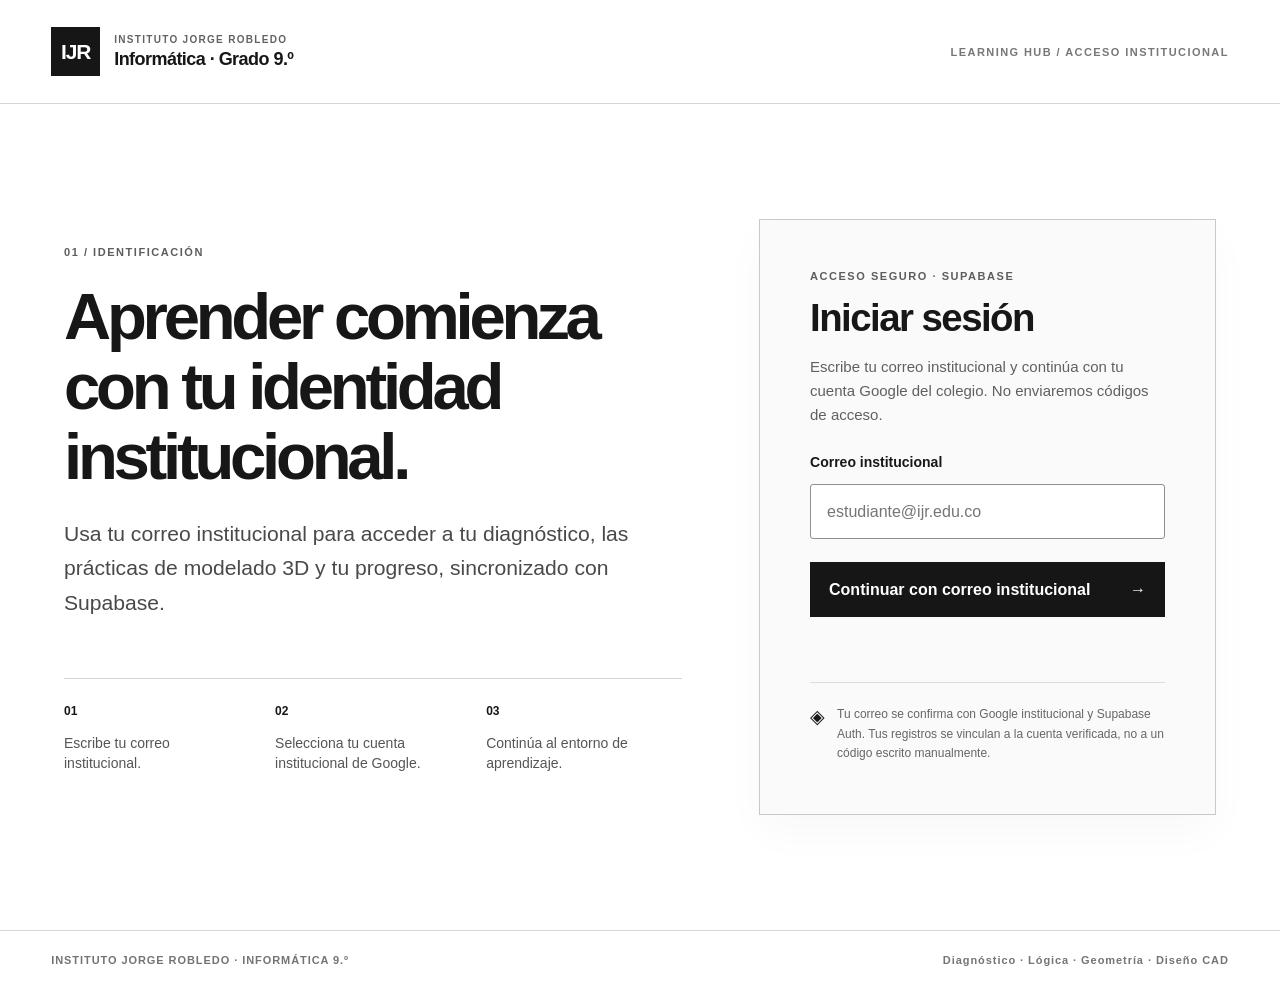
==== commit 5967c3a9: "ui(auth): remove access codes entirely from institutional entrance" ====
--- a/index.html
+++ b/index.html
@@ -21,32 +21,25 @@
  <section class="login-intro" aria-labelledby="introTitle">
   <p class="login-kicker">01 / IDENTIFICACIÓN</p>
   <h1 id="introTitle">Aprender comienza con tu identidad institucional.</h1>
-  <p class="login-lead">Un único ingreso para acceder a tu diagnóstico, las prácticas de modelado 3D y tu progreso en el Learning Hub.</p>
+  <p class="login-lead">Usa tu correo institucional para acceder a tu diagnóstico, las prácticas de modelado 3D y tu progreso, sincronizado con Supabase.</p>
   <div class="login-steps" aria-label="Proceso de acceso">
    <div><span>01</span><p>Escribe tu correo institucional.</p></div>
-   <div><span>02</span><p>Verifica el código recibido en el correo.</p></div>
+   <div><span>02</span><p>Selecciona tu cuenta institucional de Google.</p></div>
    <div><span>03</span><p>Continúa al entorno de aprendizaje.</p></div>
   </div>
  </section>
  <section class="login-card" aria-labelledby="formTitle">
   <p class="login-kicker">ACCESO SEGURO · SUPABASE</p>
   <h2 id="formTitle">Iniciar sesión</h2>
-  <p id="loginHelp">Usa tu correo institucional del Instituto Jorge Robledo. No necesitas una contraseña adicional.</p>
+  <p id="loginHelp">Escribe tu correo institucional y continúa con tu cuenta Google del colegio. No enviaremos códigos de acceso.</p>
   <form id="loginEmailForm" autocomplete="on">
    <label for="loginEmail">Correo institucional</label>
    <input id="loginEmail" type="email" name="email" autocomplete="email" inputmode="email" maxlength="254" placeholder="estudiante@ijr.edu.co" required>
-   <button id="loginSend" class="login-primary" type="submit">Enviar código de acceso <span aria-hidden="true">→</span></button>
-  </form>
-  <form id="loginOtpForm" class="login-otp" autocomplete="on" hidden>
-   <p id="loginOtpDescription">Enviamos un código temporal a tu correo.</p>
-   <label for="loginOtp">Código recibido</label>
-   <input id="loginOtp" type="text" name="one-time-code" inputmode="numeric" autocomplete="one-time-code" maxlength="8" pattern="[0-9]{6,8}" placeholder="••••••" required>
-   <button id="loginVerify" class="login-primary" type="submit">Verificar y entrar <span aria-hidden="true">→</span></button>
-   <button id="loginChange" class="login-secondary" type="button">Usar otro correo</button>
+   <button id="loginSend" class="login-primary" type="submit">Continuar con correo institucional <span aria-hidden="true">→</span></button>
   </form>
   <div id="loginLoading" class="login-loading" role="status" hidden>Validando tu sesión institucional…</div>
   <p id="loginMessage" class="login-message" role="status" aria-live="polite"></p>
-  <div class="login-privacy"><span aria-hidden="true">◈</span><p>Tu identidad se confirma con Supabase Auth. Tus registros se vinculan a la cuenta verificada, no a un código escrito manualmente.</p></div>
+  <div class="login-privacy"><span aria-hidden="true">◈</span><p>Tu correo se confirma con Google institucional y Supabase Auth. Tus registros se vinculan a la cuenta verificada, no a un código escrito manualmente.</p></div>
  </section>
 </main>
 <footer class="login-footer"><span>INSTITUTO JORGE ROBLEDO · INFORMÁTICA 9.º</span><span>Diagnóstico · Lógica · Geometría · Diseño CAD</span></footer>
--- a/login.css
+++ b/login.css
@@ -0,0 +1,9 @@
+:root{color-scheme:light;--ink:#171717;--muted:#626262;--line:#d6d6d4;--paper:#fff;--soft:#f4f4f2}*{box-sizing:border-box}html{min-height:100%;font-family:Inter,"Segoe UI",Arial,sans-serif}body{margin:0;background:var(--paper);color:var(--ink);min-height:100vh;display:flex;flex-direction:column}button,input{font:inherit}button{cursor:pointer}button:disabled{opacity:.56;cursor:wait}[hidden]{display:none!important}
+.login-header{max-width:1500px;width:100%;padding:27px clamp(22px,4vw,65px);display:flex;justify-content:space-between;gap:24px;align-items:center;margin:auto;border-bottom:1px solid var(--line)}
+.login-brand{display:flex;gap:14px;align-items:center;color:inherit;text-decoration:none}.login-mark{display:grid;place-items:center;background:#161616;color:#fff;font-weight:850;letter-spacing:-.055em;width:49px;height:49px;font-size:21px}.login-brand>span:last-child{display:grid;gap:4px}.login-brand small{font-size:10px;letter-spacing:.13em;color:var(--muted);font-weight:750}.login-brand strong{font-size:18px;letter-spacing:-.03em}.login-caption{font-size:11px;letter-spacing:.13em;font-weight:800;color:#777}
+.login-main{width:100%;max-width:1500px;margin:auto;display:grid;grid-template-columns:minmax(0,1.15fr) minmax(340px,.85fr);align-items:center;gap:clamp(30px,6vw,110px);padding:clamp(55px,9vw,135px) clamp(22px,5vw,75px);flex:1}
+.login-intro{align-self:center}.login-kicker{font-weight:800;letter-spacing:.14em;font-size:11px;color:#5d5d5d;margin:0 0 24px}.login-intro h1{font-size:clamp(39px,5.1vw,77px);line-height:1.07;letter-spacing:-.065em;font-weight:830;max-width:810px;margin:0 0 25px}.login-lead{font-size:clamp(17px,1.65vw,22px);line-height:1.63;max-width:610px;color:#494949;margin:0}.login-steps{display:flex;gap:15px;margin-top:58px;padding-top:22px;border-top:1px solid #d5d5d5}.login-steps>div{flex:1;min-width:0}.login-steps span{font-weight:800;font-size:12px}.login-steps p{line-height:1.45;font-size:14px;color:#555;max-width:165px}
+.login-card{border:1px solid #c9c9c9;padding:clamp(25px,4vw,50px);background:#fafafa;box-shadow:0 18px 40px #00000007}.login-card .login-kicker{margin-bottom:14px}.login-card h2{font-size:clamp(29px,3vw,43px);letter-spacing:-.04em;margin:0 0 12px}.login-card>p:not(.login-kicker):not(.login-message){color:#606060;line-height:1.6;font-size:15px;margin-bottom:27px}.login-card form{display:grid;gap:14px}.login-card label{font-weight:750;font-size:14px}.login-card input{border:1px solid #8f8f8f;border-radius:3px;background:#fff;padding:17px 16px;width:100%;font-size:16px;min-height:55px;color:#111}.login-card input:focus-visible{outline:3px solid #999;outline-offset:3px}.login-primary{width:100%;min-height:55px;background:#161616;color:#fff;border:1px solid #161616;display:flex;justify-content:space-between;align-items:center;gap:13px;padding:15px 18px;font-weight:740;margin-top:9px}.login-primary:hover:not(:disabled){background:#363636}.login-primary:focus-visible,.login-secondary:focus-visible{outline:3px solid #777;outline-offset:3px}.login-secondary{border:0;background:none;text-decoration:underline;text-underline-offset:4px;padding:9px 0;justify-self:start;font-weight:700}.login-otp{padding-top:10px}.login-otp p{font-size:14px;line-height:1.5;color:#555}.login-message{min-height:22px;margin:15px 0 0;color:#555;font-size:14px;line-height:1.5}.login-message[data-type="error"]{color:#991b1b}.login-message[data-type="success"]{color:#19643a}.login-loading{font-size:13px;color:#333;margin:9px 0}.login-privacy{display:flex;gap:12px;align-items:flex-start;border-top:1px solid #ddd;margin-top:28px;padding-top:22px}.login-privacy span{font-size:19px}.login-privacy p{font-size:12px;line-height:1.62;color:#666;margin:0}.login-footer{max-width:1500px;width:100%;margin:auto;padding:23px clamp(22px,4vw,65px);border-top:1px solid var(--line);display:flex;justify-content:space-between;gap:18px;color:#747474;font-size:11px;font-weight:740;letter-spacing:.085em}
+@media(max-width:900px){.login-main{grid-template-columns:1fr;gap:45px;padding-top:55px}.login-steps{margin-top:35px}.login-intro h1{max-width:650px}.login-card{max-width:650px;width:100%;margin:0 auto}.login-caption{display:none}}
+@media(max-width:550px){.login-main{padding:32px 18px 65px;gap:32px}.login-intro h1{font-size:42px}.login-steps{gap:9px}.login-steps p{font-size:12px}.login-card{padding:26px 20px}.login-footer{flex-direction:column}.login-header{padding:19px 18px}}
+@media(prefers-reduced-motion:reduce){*,*::before,*::after{scroll-behavior:auto!important;animation:none!important;transition:none!important}}
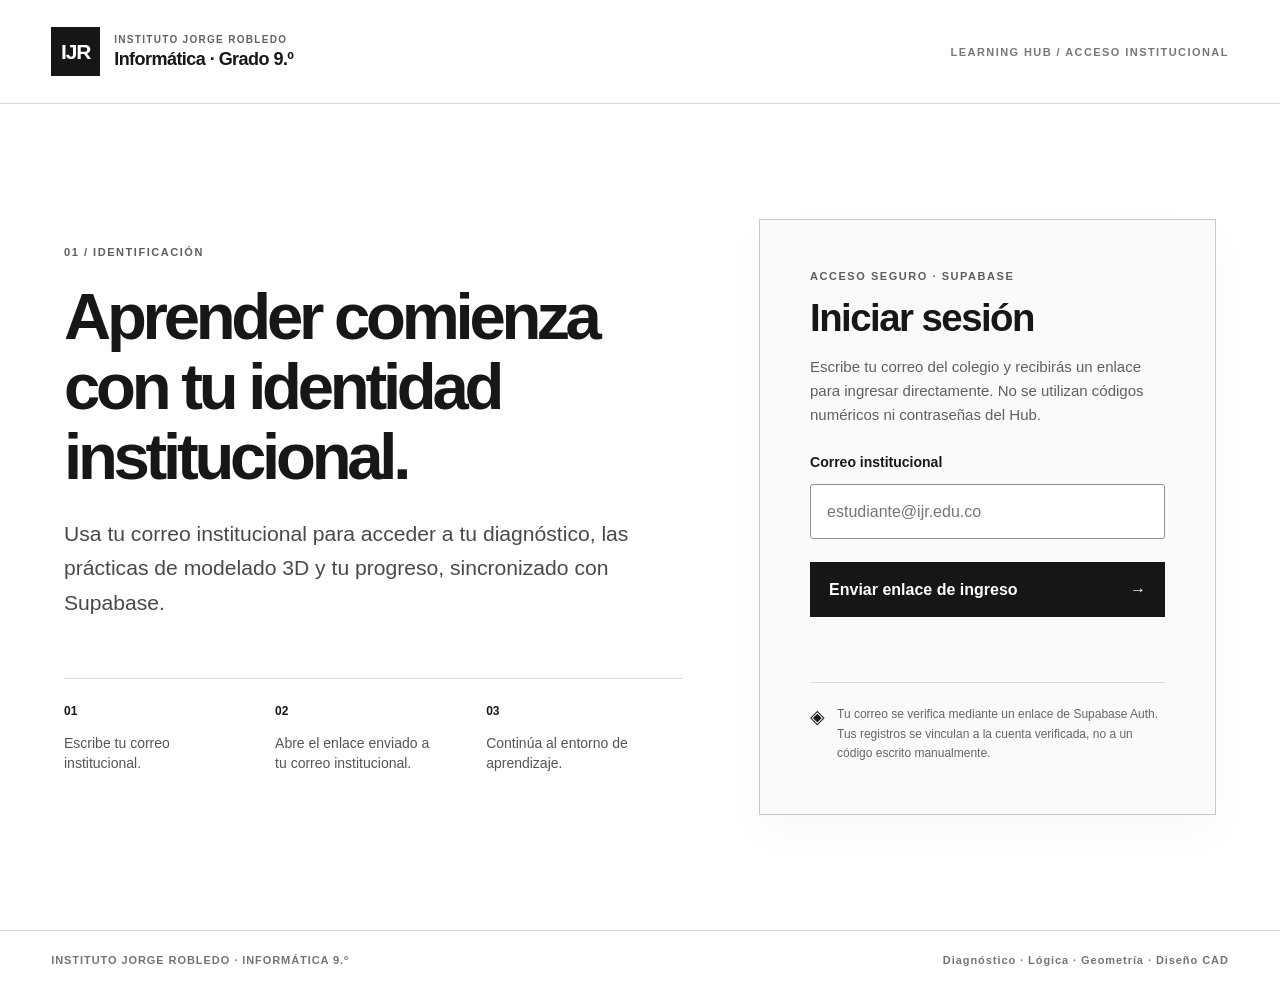
==== commit b24477e2: "ui(auth): show email-link confirmation instead of disabled Google sign-in and no OTP controls" ====
--- a/index.html
+++ b/index.html
@@ -24,22 +24,23 @@
   <p class="login-lead">Usa tu correo institucional para acceder a tu diagnóstico, las prácticas de modelado 3D y tu progreso, sincronizado con Supabase.</p>
   <div class="login-steps" aria-label="Proceso de acceso">
    <div><span>01</span><p>Escribe tu correo institucional.</p></div>
-   <div><span>02</span><p>Selecciona tu cuenta institucional de Google.</p></div>
+   <div><span>02</span><p>Abre el enlace enviado a tu correo institucional.</p></div>
    <div><span>03</span><p>Continúa al entorno de aprendizaje.</p></div>
   </div>
  </section>
  <section class="login-card" aria-labelledby="formTitle">
   <p class="login-kicker">ACCESO SEGURO · SUPABASE</p>
   <h2 id="formTitle">Iniciar sesión</h2>
-  <p id="loginHelp">Escribe tu correo institucional y continúa con tu cuenta Google del colegio. No enviaremos códigos de acceso.</p>
+  <p id="loginHelp">Escribe tu correo del colegio y recibirás un enlace para ingresar directamente. No se utilizan códigos numéricos ni contraseñas del Hub.</p>
   <form id="loginEmailForm" autocomplete="on">
    <label for="loginEmail">Correo institucional</label>
    <input id="loginEmail" type="email" name="email" autocomplete="email" inputmode="email" maxlength="254" placeholder="estudiante@ijr.edu.co" required>
-   <button id="loginSend" class="login-primary" type="submit">Continuar con correo institucional <span aria-hidden="true">→</span></button>
+   <button id="loginSend" class="login-primary" type="submit">Enviar enlace de ingreso <span aria-hidden="true">→</span></button>
   </form>
+  <section id="loginLinkSent" class="login-link-sent" aria-label="Revisa tu correo" hidden><div class="login-sent-icon" aria-hidden="true">✉</div><h3>Revisa tu correo institucional</h3><p>Enviamos un enlace de ingreso a <strong id="loginLinkEmail"></strong>. Ábrelo en este navegador para continuar. También puedes revisar la carpeta de correo no deseado.</p><button type="button" class="login-secondary" id="loginChangeEmail">Utilizar otro correo</button></section>
   <div id="loginLoading" class="login-loading" role="status" hidden>Validando tu sesión institucional…</div>
   <p id="loginMessage" class="login-message" role="status" aria-live="polite"></p>
-  <div class="login-privacy"><span aria-hidden="true">◈</span><p>Tu correo se confirma con Google institucional y Supabase Auth. Tus registros se vinculan a la cuenta verificada, no a un código escrito manualmente.</p></div>
+  <div class="login-privacy"><span aria-hidden="true">◈</span><p>Tu correo se verifica mediante un enlace de Supabase Auth. Tus registros se vinculan a la cuenta verificada, no a un código escrito manualmente.</p></div>
  </section>
 </main>
 <footer class="login-footer"><span>INSTITUTO JORGE ROBLEDO · INFORMÁTICA 9.º</span><span>Diagnóstico · Lógica · Geometría · Diseño CAD</span></footer>
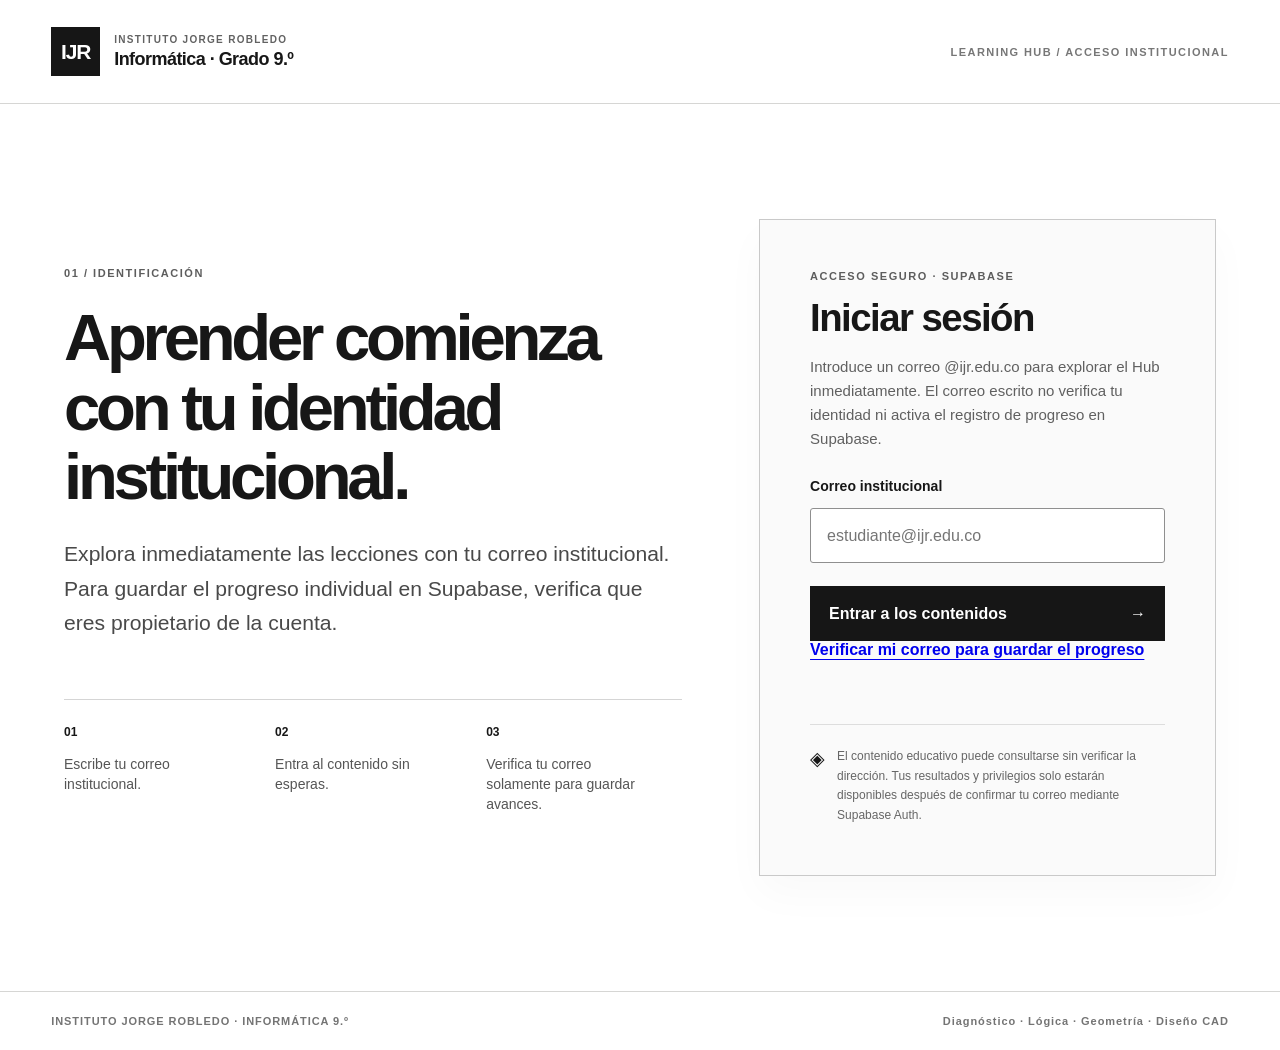
==== commit becb4777: "ui(login): clearly distinguish instant public curriculum preview from identity-verified Supabase pro" ====
--- a/index.html
+++ b/index.html
@@ -21,26 +21,27 @@
  <section class="login-intro" aria-labelledby="introTitle">
   <p class="login-kicker">01 / IDENTIFICACIÓN</p>
   <h1 id="introTitle">Aprender comienza con tu identidad institucional.</h1>
-  <p class="login-lead">Usa tu correo institucional para acceder a tu diagnóstico, las prácticas de modelado 3D y tu progreso, sincronizado con Supabase.</p>
+  <p class="login-lead">Explora inmediatamente las lecciones con tu correo institucional. Para guardar el progreso individual en Supabase, verifica que eres propietario de la cuenta.</p>
   <div class="login-steps" aria-label="Proceso de acceso">
    <div><span>01</span><p>Escribe tu correo institucional.</p></div>
-   <div><span>02</span><p>Abre el enlace enviado a tu correo institucional.</p></div>
-   <div><span>03</span><p>Continúa al entorno de aprendizaje.</p></div>
+   <div><span>02</span><p>Entra al contenido sin esperas.</p></div>
+   <div><span>03</span><p>Verifica tu correo solamente para guardar avances.</p></div>
   </div>
  </section>
  <section class="login-card" aria-labelledby="formTitle">
   <p class="login-kicker">ACCESO SEGURO · SUPABASE</p>
   <h2 id="formTitle">Iniciar sesión</h2>
-  <p id="loginHelp">Escribe tu correo del colegio y recibirás un enlace para ingresar directamente. No se utilizan códigos numéricos ni contraseñas del Hub.</p>
+  <p id="loginHelp">Introduce un correo @ijr.edu.co para explorar el Hub inmediatamente. El correo escrito no verifica tu identidad ni activa el registro de progreso en Supabase.</p>
   <form id="loginEmailForm" autocomplete="on">
    <label for="loginEmail">Correo institucional</label>
    <input id="loginEmail" type="email" name="email" autocomplete="email" inputmode="email" maxlength="254" placeholder="estudiante@ijr.edu.co" required>
-   <button id="loginSend" class="login-primary" type="submit">Enviar enlace de ingreso <span aria-hidden="true">→</span></button>
+   <button id="loginSend" class="login-primary" type="submit">Entrar a los contenidos <span aria-hidden="true">→</span></button>
   </form>
+  <a id="loginVerifyLink" class="login-secondary login-verify-link" href="./?verify=1">Verificar mi correo para guardar el progreso</a>
   <section id="loginLinkSent" class="login-link-sent" aria-label="Revisa tu correo" hidden><div class="login-sent-icon" aria-hidden="true">✉</div><h3>Revisa tu correo institucional</h3><p>Enviamos un enlace de ingreso a <strong id="loginLinkEmail"></strong>. Ábrelo en este navegador para continuar. También puedes revisar la carpeta de correo no deseado.</p><button type="button" class="login-secondary" id="loginChangeEmail">Utilizar otro correo</button></section>
   <div id="loginLoading" class="login-loading" role="status" hidden>Validando tu sesión institucional…</div>
   <p id="loginMessage" class="login-message" role="status" aria-live="polite"></p>
-  <div class="login-privacy"><span aria-hidden="true">◈</span><p>Tu correo se verifica mediante un enlace de Supabase Auth. Tus registros se vinculan a la cuenta verificada, no a un código escrito manualmente.</p></div>
+  <div class="login-privacy"><span aria-hidden="true">◈</span><p>El contenido educativo puede consultarse sin verificar la dirección. Tus resultados y privilegios solo estarán disponibles después de confirmar tu correo mediante Supabase Auth.</p></div>
  </section>
 </main>
 <footer class="login-footer"><span>INSTITUTO JORGE ROBLEDO · INFORMÁTICA 9.º</span><span>Diagnóstico · Lógica · Geometría · Diseño CAD</span></footer>
--- a/login.css
+++ b/login.css
@@ -6,4 +6,9 @@
 .login-card{border:1px solid #c9c9c9;padding:clamp(25px,4vw,50px);background:#fafafa;box-shadow:0 18px 40px #00000007}.login-card .login-kicker{margin-bottom:14px}.login-card h2{font-size:clamp(29px,3vw,43px);letter-spacing:-.04em;margin:0 0 12px}.login-card>p:not(.login-kicker):not(.login-message){color:#606060;line-height:1.6;font-size:15px;margin-bottom:27px}.login-card form{display:grid;gap:14px}.login-card label{font-weight:750;font-size:14px}.login-card input{border:1px solid #8f8f8f;border-radius:3px;background:#fff;padding:17px 16px;width:100%;font-size:16px;min-height:55px;color:#111}.login-card input:focus-visible{outline:3px solid #999;outline-offset:3px}.login-primary{width:100%;min-height:55px;background:#161616;color:#fff;border:1px solid #161616;display:flex;justify-content:space-between;align-items:center;gap:13px;padding:15px 18px;font-weight:740;margin-top:9px}.login-primary:hover:not(:disabled){background:#363636}.login-primary:focus-visible,.login-secondary:focus-visible{outline:3px solid #777;outline-offset:3px}.login-secondary{border:0;background:none;text-decoration:underline;text-underline-offset:4px;padding:9px 0;justify-self:start;font-weight:700}.login-otp{padding-top:10px}.login-otp p{font-size:14px;line-height:1.5;color:#555}.login-message{min-height:22px;margin:15px 0 0;color:#555;font-size:14px;line-height:1.5}.login-message[data-type="error"]{color:#991b1b}.login-message[data-type="success"]{color:#19643a}.login-loading{font-size:13px;color:#333;margin:9px 0}.login-privacy{display:flex;gap:12px;align-items:flex-start;border-top:1px solid #ddd;margin-top:28px;padding-top:22px}.login-privacy span{font-size:19px}.login-privacy p{font-size:12px;line-height:1.62;color:#666;margin:0}.login-footer{max-width:1500px;width:100%;margin:auto;padding:23px clamp(22px,4vw,65px);border-top:1px solid var(--line);display:flex;justify-content:space-between;gap:18px;color:#747474;font-size:11px;font-weight:740;letter-spacing:.085em}
 @media(max-width:900px){.login-main{grid-template-columns:1fr;gap:45px;padding-top:55px}.login-steps{margin-top:35px}.login-intro h1{max-width:650px}.login-card{max-width:650px;width:100%;margin:0 auto}.login-caption{display:none}}
 @media(max-width:550px){.login-main{padding:32px 18px 65px;gap:32px}.login-intro h1{font-size:42px}.login-steps{gap:9px}.login-steps p{font-size:12px}.login-card{padding:26px 20px}.login-footer{flex-direction:column}.login-header{padding:19px 18px}}
-@media(prefers-reduced-motion:reduce){*,*::before,*::after{scroll-behavior:auto!important;animation:none!important;transition:none!important}}+@media(prefers-reduced-motion:reduce){*,*::before,*::after{scroll-behavior:auto!important;animation:none!important;transition:none!important}}
+.login-link-sent{display:grid;gap:12px;margin-top:20px;padding:24px;background:#fff;border:1px solid #b9b9b9}
+.login-link-sent h3{font-size:21px;letter-spacing:-.03em;margin:0}
+.login-link-sent p{line-height:1.65;font-size:14px;color:#484848;margin:0;overflow-wrap:anywhere}
+.login-link-sent .login-sent-icon{font-size:31px;line-height:1}
+.login-link-sent .login-secondary{margin-top:3px}
